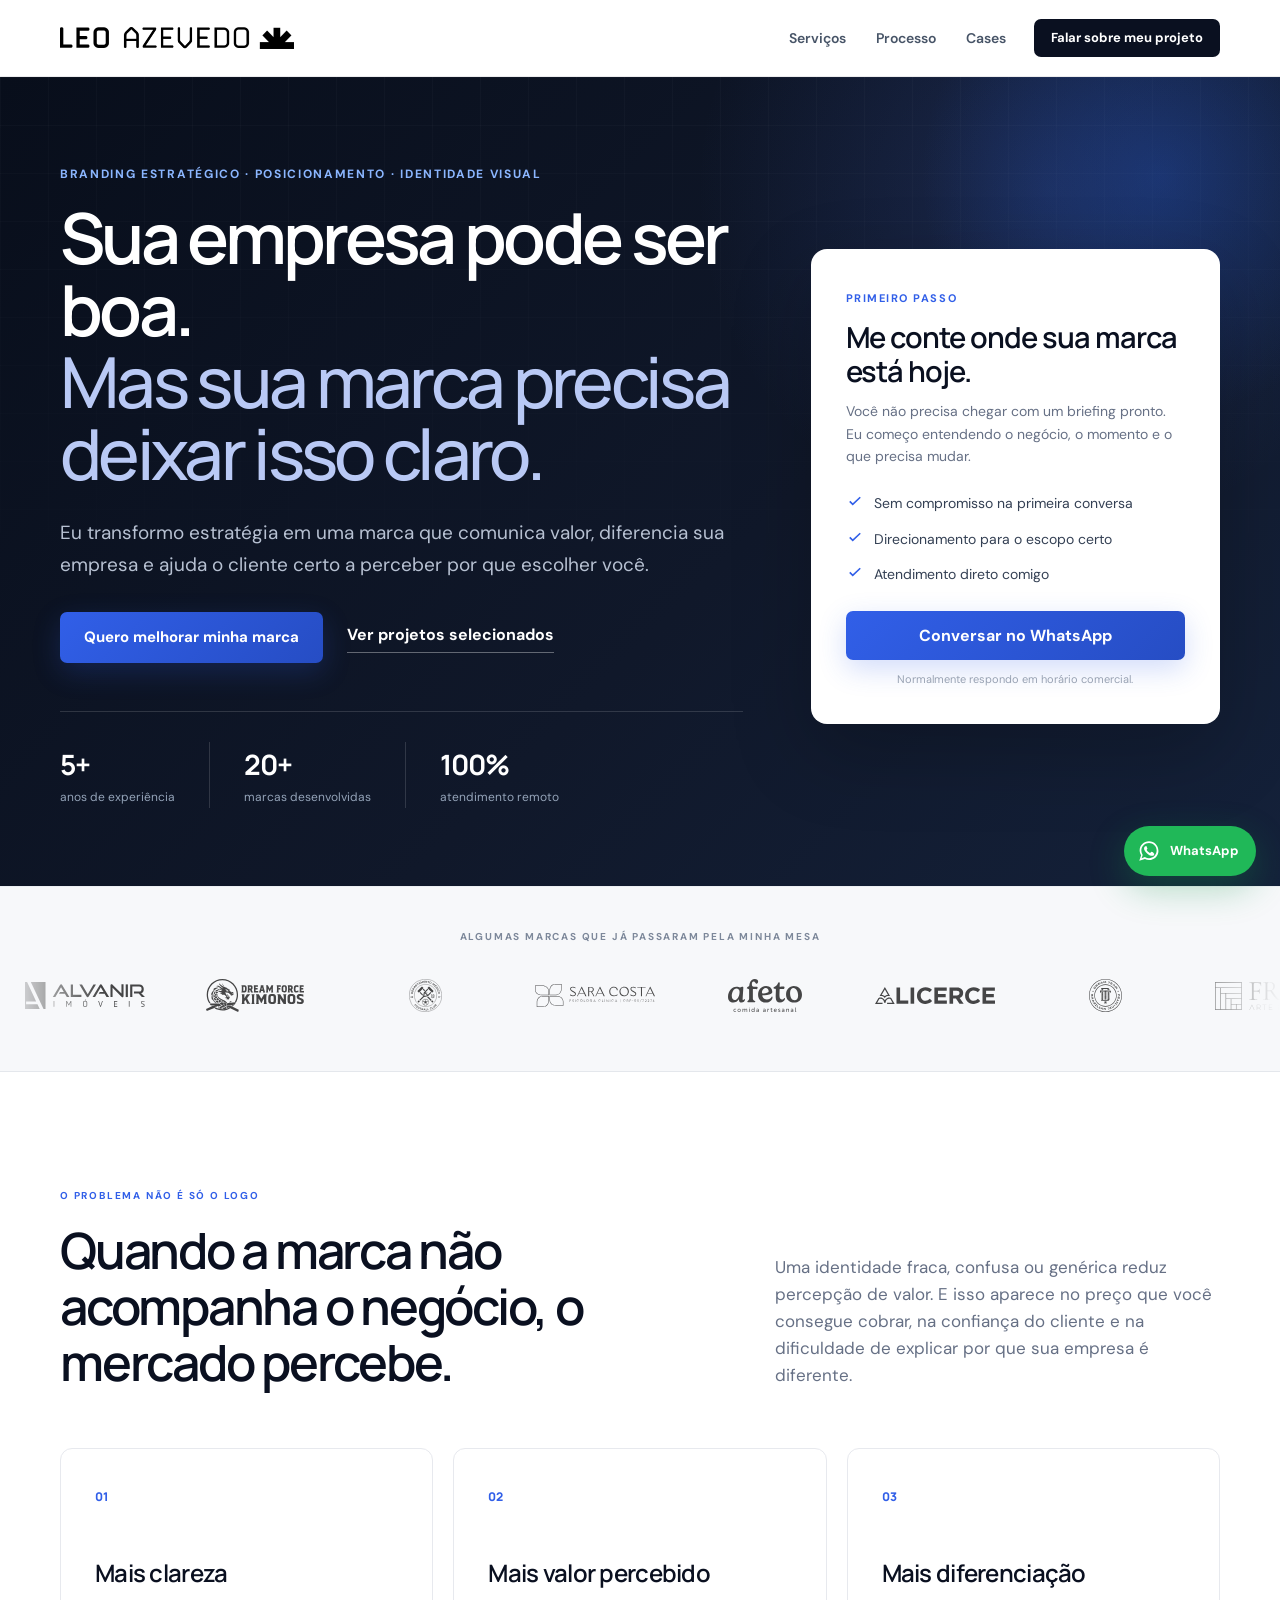
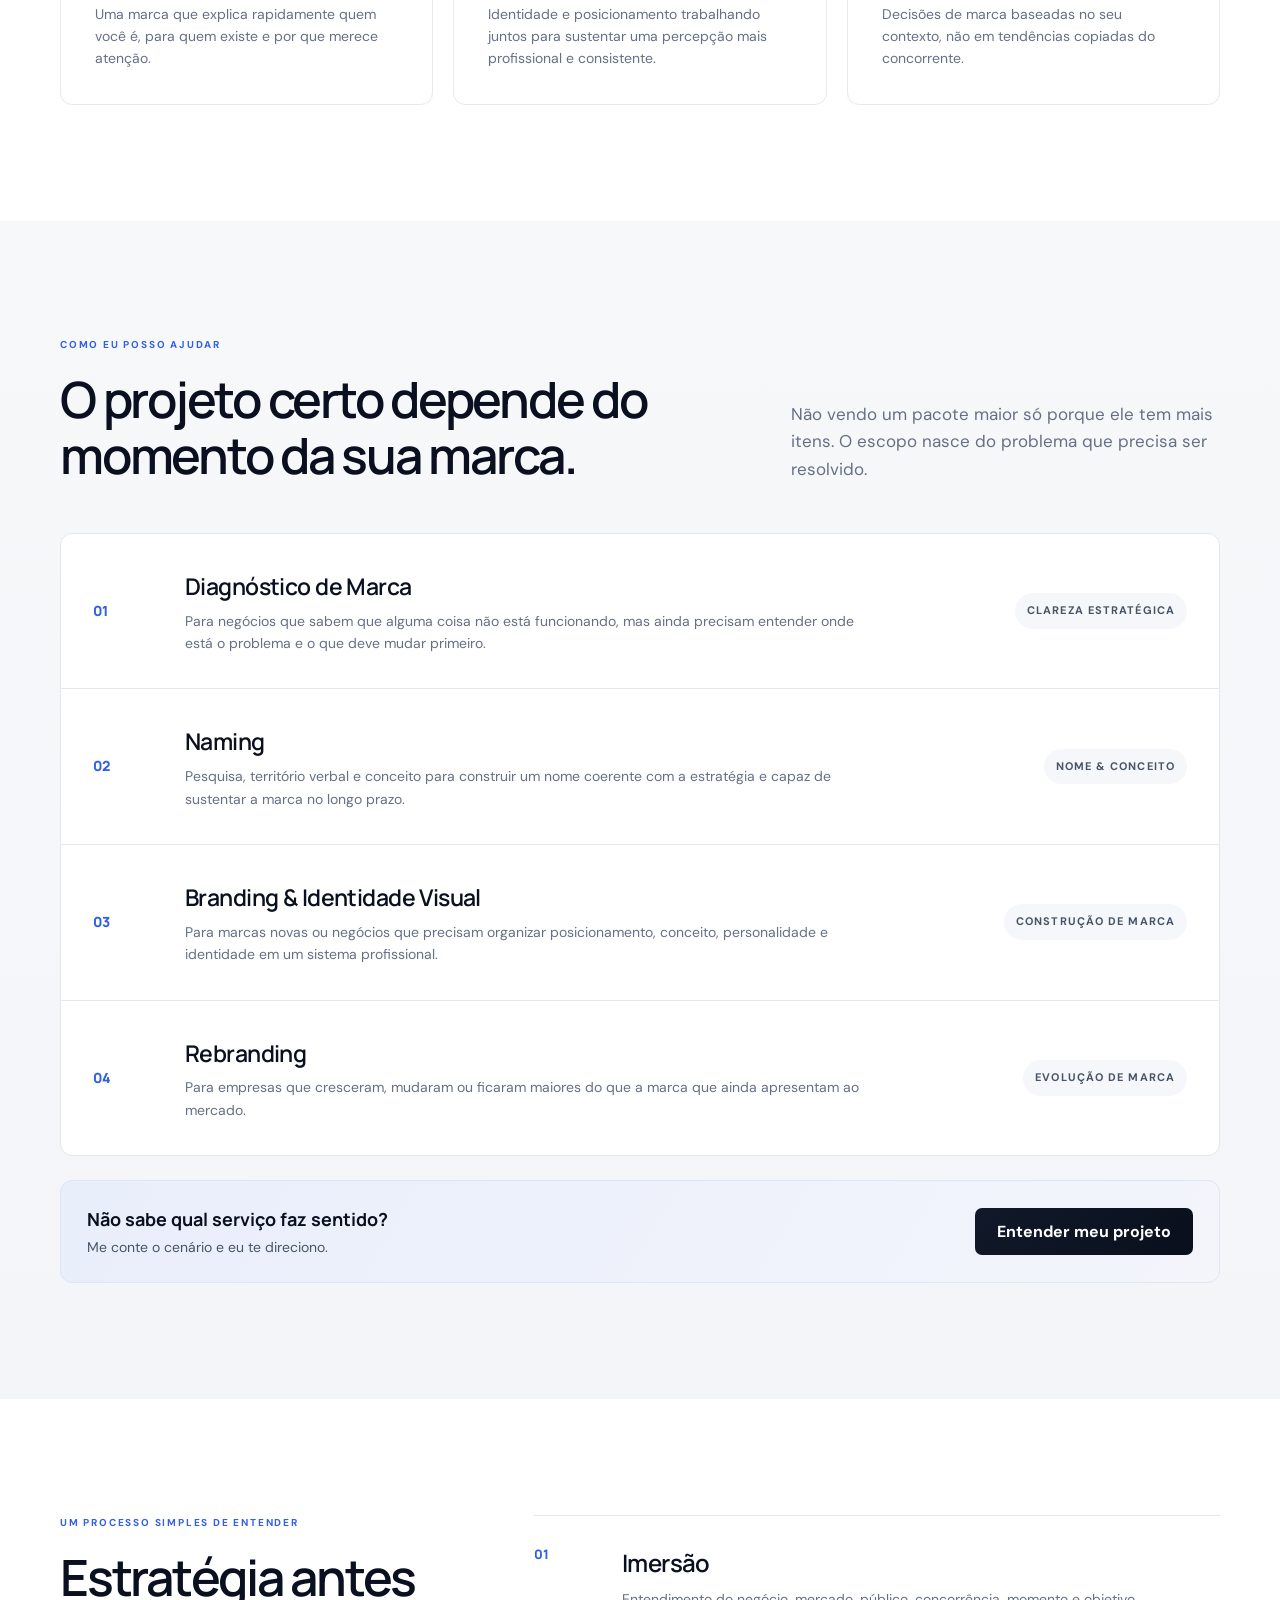
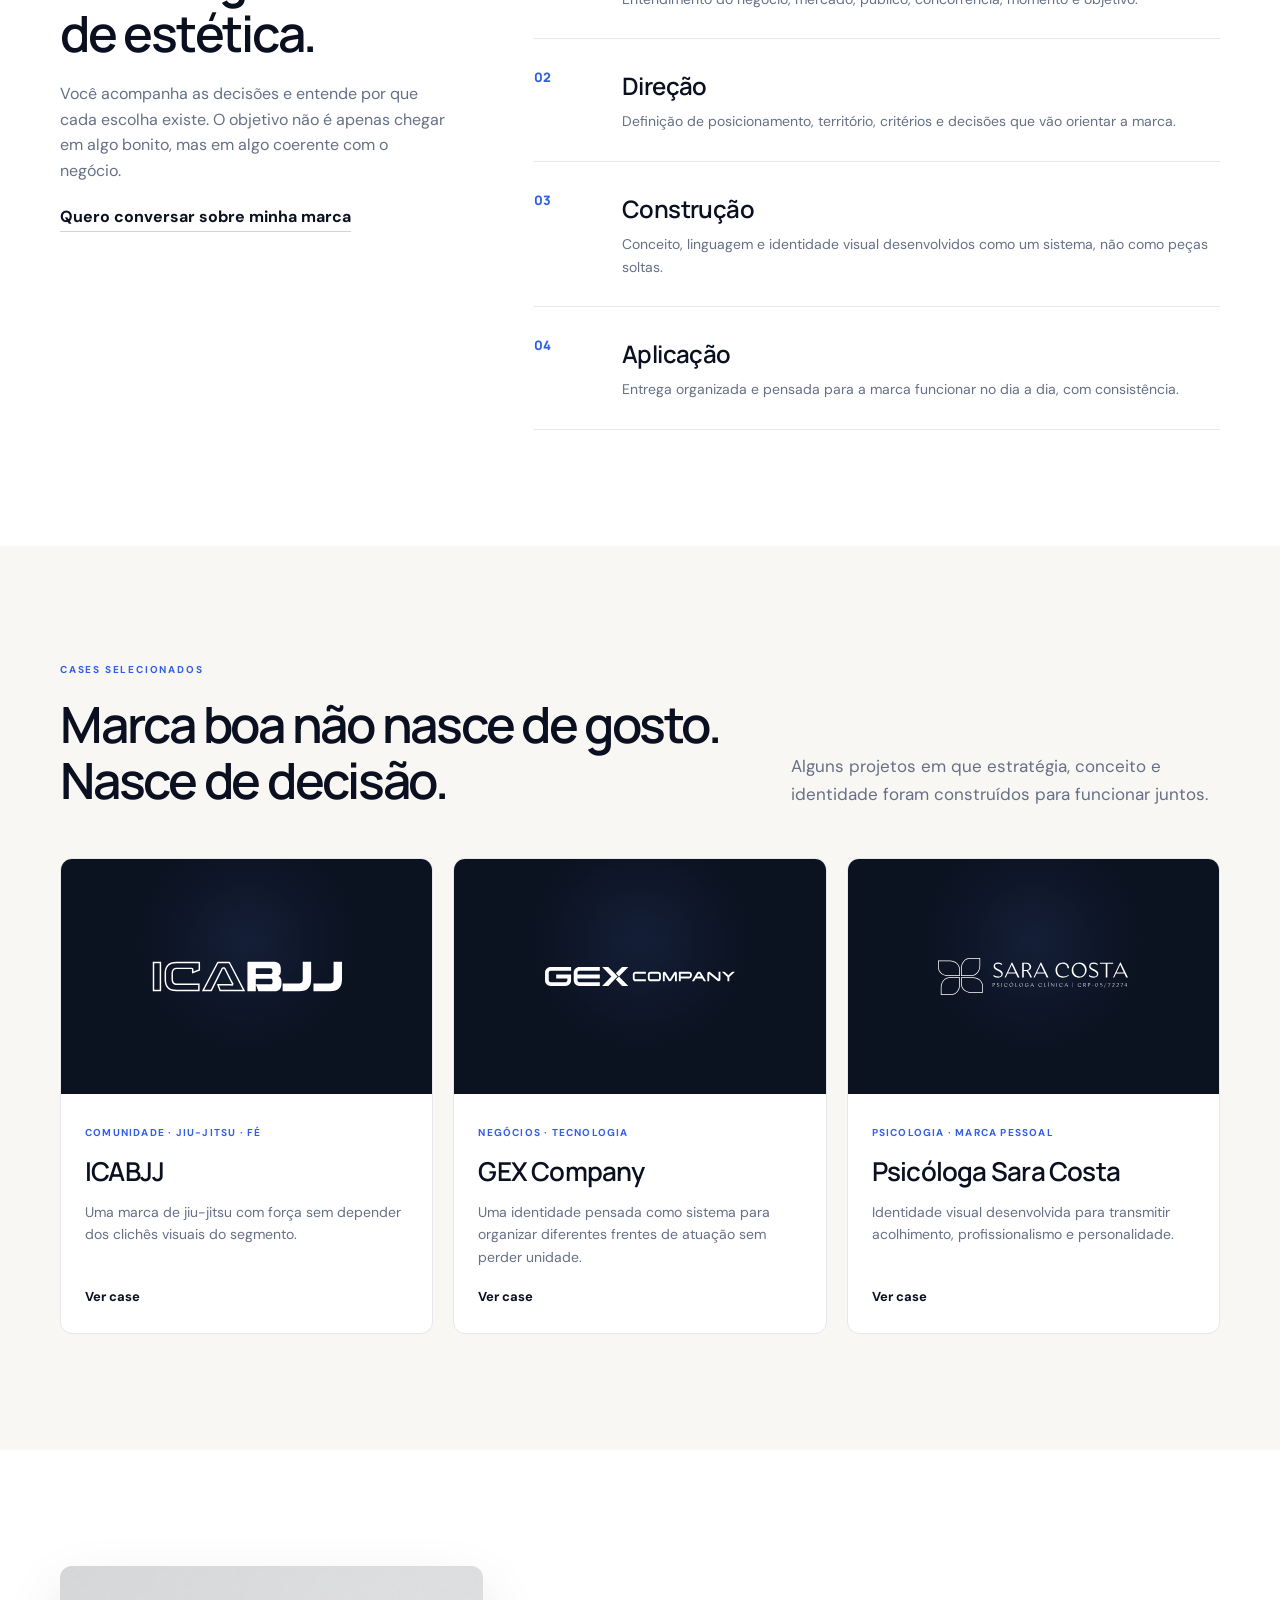
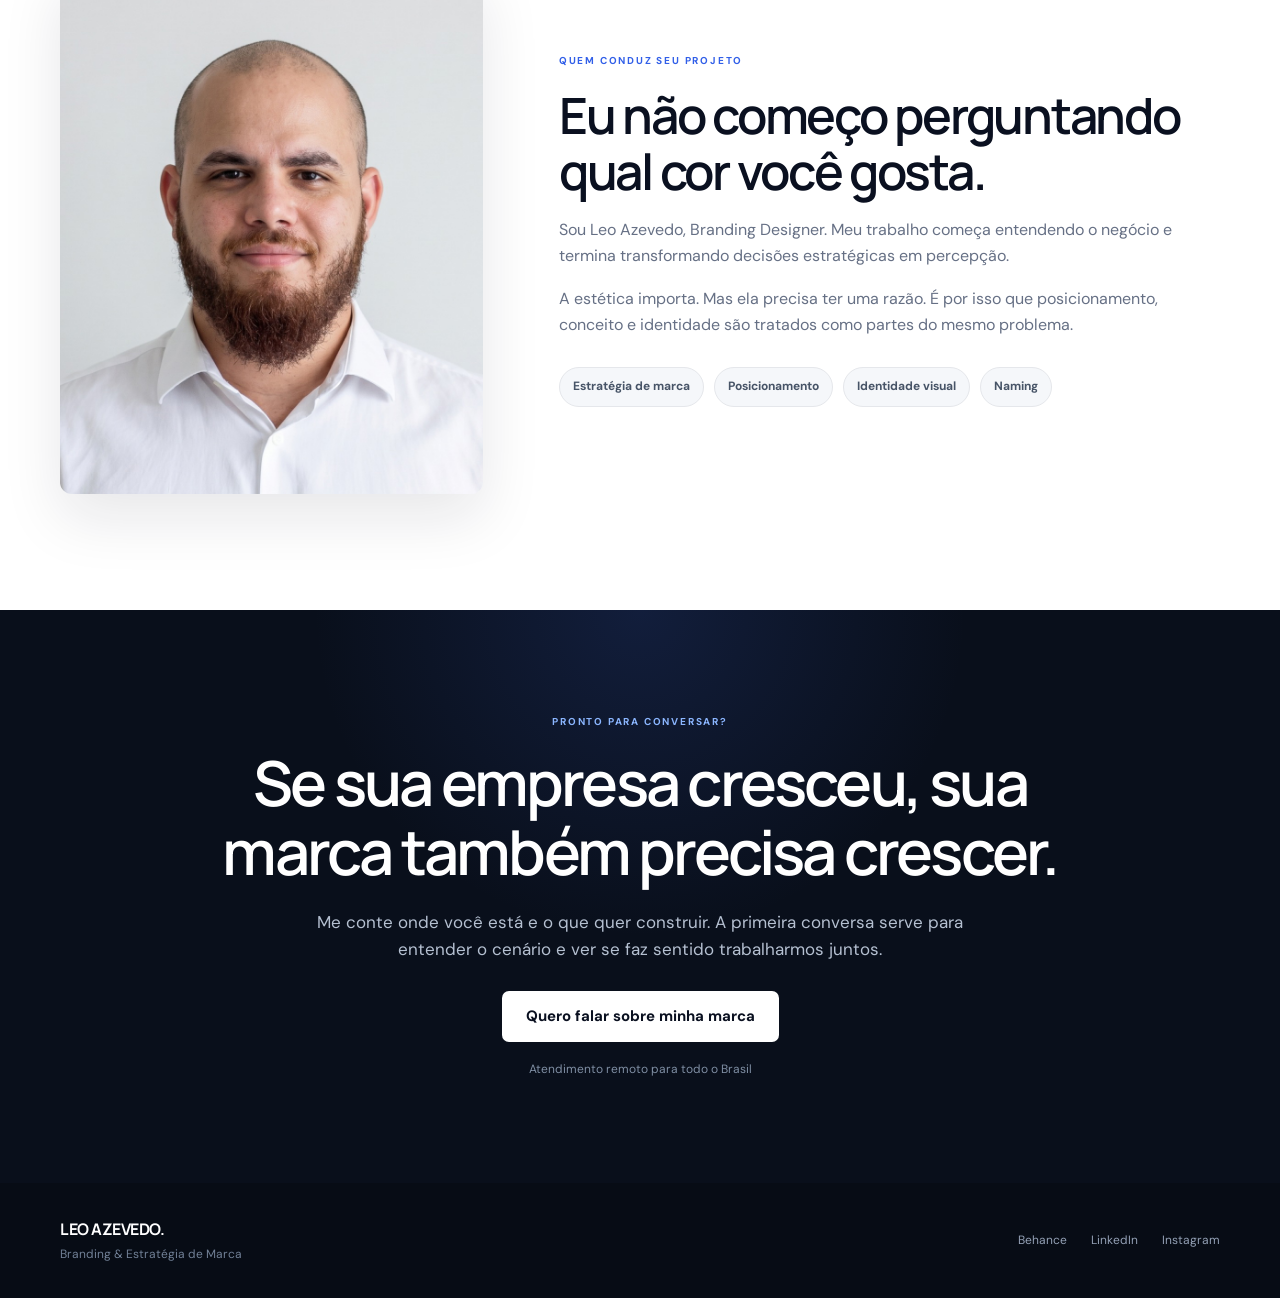
==== index.html @ f532d257 "Fix favicon markup and clean homepage head" ====
<!DOCTYPE html>
<html lang="pt-BR">
<head>
  <meta charset="UTF-8">
  <meta name="viewport" content="width=device-width,initial-scale=1">
  <title>Leo Azevedo | Branding &amp; Estratégia</title>
  <meta name="description" content="Estratégia de marca, posicionamento e identidade visual para negócios que precisam ser percebidos com mais clareza, valor e profissionalismo.">
  <meta name="robots" content="index,follow">
  <meta name="theme-color" content="#0b1220">
  <link rel="icon" type="image/png" href="/images/simbolo-leoazevedo.png">
  <link rel="apple-touch-icon" href="/images/simbolo-leoazevedo.png">
  <link rel="canonical" href="https://leoazevedo.design/">
  <meta property="og:title" content="Leo Azevedo | Branding estratégico">
  <meta property="og:description" content="Transforme posicionamento em uma marca clara, profissional e difícil de ignorar.">
  <meta property="og:url" content="https://leoazevedo.design/">
  <meta property="og:type" content="website">
  <meta property="og:locale" content="pt_BR">
  <meta property="og:image" content="https://leoazevedo.design/images/og-image.jpg">
  <meta name="twitter:card" content="summary_large_image">
  <link rel="preconnect" href="https://fonts.googleapis.com">
  <link rel="preconnect" href="https://fonts.gstatic.com" crossorigin>
  <link href="https://fonts.googleapis.com/css2?family=DM+Sans:wght@400;500;600;700&family=Manrope:wght@500;600;700;800&display=swap" rel="stylesheet">
  <link rel="stylesheet" href="/styles.css">
  <script type="application/ld+json">
  {"@context":"https://schema.org","@type":"Person","name":"Leo Azevedo","jobTitle":"Branding Designer","url":"https://leoazevedo.design","sameAs":["https://www.behance.net/leoodsgn","https://www.linkedin.com/in/leonardoazevedobarbosa/","https://instagram.com/leo.zvd"]}
  </script>
</head>
<body>
  <header class="site-header">
    <div class="container header-inner">
      <a class="brand-logo" href="#top" aria-label="Leo Azevedo, início"><img src="/images/logo-leoazevedo.png" alt="Leo Azevedo"></a>
      <nav aria-label="Navegação principal">
        <a href="#servicos">Serviços</a>
        <a href="#processo">Processo</a>
        <a href="#cases">Cases</a>
      </nav>
      <a class="btn btn-small js-whatsapp" href="#" data-cta="header">Falar sobre meu projeto</a>
    </div>
  </header>

  <main id="top">
    <section class="hero">
      <div class="container hero-grid">
        <div class="hero-copy">
          <div class="eyebrow">Branding estratégico · Posicionamento · Identidade visual</div>
          <h1>Sua empresa pode ser boa.<br><span>Mas sua marca precisa deixar isso claro.</span></h1>
          <p class="hero-lead">Eu transformo estratégia em uma marca que comunica valor, diferencia sua empresa e ajuda o cliente certo a perceber por que escolher você.</p>
          <div class="hero-actions">
            <a class="btn btn-primary btn-large js-whatsapp" href="#" data-cta="hero">Quero melhorar minha marca</a>
            <a class="text-link" href="#cases">Ver projetos selecionados</a>
          </div>
          <div class="hero-trust">
            <div><strong>5+</strong><span>anos de experiência</span></div>
            <div><strong>20+</strong><span>marcas desenvolvidas</span></div>
            <div><strong>100%</strong><span>atendimento remoto</span></div>
          </div>
        </div>

        <aside class="hero-card" aria-label="Como funciona o primeiro contato">
          <span class="hero-card-label">Primeiro passo</span>
          <h2>Me conte onde sua marca está hoje.</h2>
          <p>Você não precisa chegar com um briefing pronto. Eu começo entendendo o negócio, o momento e o que precisa mudar.</p>
          <ul class="check-list">
            <li><svg viewBox="0 0 24 24"><path d="M5 12.5l4 4L19 7"/></svg>Sem compromisso na primeira conversa</li>
            <li><svg viewBox="0 0 24 24"><path d="M5 12.5l4 4L19 7"/></svg>Direcionamento para o escopo certo</li>
            <li><svg viewBox="0 0 24 24"><path d="M5 12.5l4 4L19 7"/></svg>Atendimento direto comigo</li>
          </ul>
          <a class="btn btn-primary btn-block js-whatsapp" href="#" data-cta="hero-card">Conversar no WhatsApp</a>
          <small>Normalmente respondo em horário comercial.</small>
        </aside>
      </div>
    </section>

    <section class="brand-proof" aria-label="Marcas desenvolvidas">
      <div class="container">
        <p class="section-kicker center">Algumas marcas que já passaram pela minha mesa</p>
      </div>
      <div class="brand-marquee">
        <div class="brand-track"><div class="brand-item"><img src="/images/alvanir.svg" alt="Alvanir" loading="lazy"></div><div class="brand-item"><img src="/images/dfk.svg" alt="DFK" loading="lazy"></div><div class="brand-item"><img src="/images/dmfc.svg" alt="DMFC" loading="lazy"></div><div class="brand-item"><img src="/images/sara.svg" alt="Sara" loading="lazy"></div><div class="brand-item"><img src="/images/afeto.svg" alt="Afeto" loading="lazy"></div><div class="brand-item"><img src="/images/alicerce.svg" alt="Alicerce" loading="lazy"></div><div class="brand-item"><img src="/images/dtbjj.svg" alt="Dream Team BJJ" loading="lazy"></div><div class="brand-item"><img src="/images/frame.svg" alt="Frame" loading="lazy"></div><div class="brand-item"><img src="/images/gex.svg" alt="GEX" loading="lazy"></div><div class="brand-item"><img src="/images/ica25anos.svg" alt="ICA 25 anos" loading="lazy"></div><div class="brand-item"><img src="/images/icabjj.svg" alt="ICABJJ" loading="lazy"></div><div class="brand-item"><img src="/images/mce.svg" alt="MCE" loading="lazy"></div><div class="brand-item"><img src="/images/paceframe.svg" alt="Paceframe" loading="lazy"></div><div class="brand-item"><img src="/images/alvanir.svg" alt="Alvanir" loading="lazy"></div><div class="brand-item"><img src="/images/dfk.svg" alt="DFK" loading="lazy"></div><div class="brand-item"><img src="/images/dmfc.svg" alt="DMFC" loading="lazy"></div><div class="brand-item"><img src="/images/sara.svg" alt="Sara" loading="lazy"></div><div class="brand-item"><img src="/images/afeto.svg" alt="Afeto" loading="lazy"></div><div class="brand-item"><img src="/images/alicerce.svg" alt="Alicerce" loading="lazy"></div><div class="brand-item"><img src="/images/dtbjj.svg" alt="Dream Team BJJ" loading="lazy"></div><div class="brand-item"><img src="/images/frame.svg" alt="Frame" loading="lazy"></div><div class="brand-item"><img src="/images/gex.svg" alt="GEX" loading="lazy"></div><div class="brand-item"><img src="/images/ica25anos.svg" alt="ICA 25 anos" loading="lazy"></div><div class="brand-item"><img src="/images/icabjj.svg" alt="ICABJJ" loading="lazy"></div><div class="brand-item"><img src="/images/mce.svg" alt="MCE" loading="lazy"></div><div class="brand-item"><img src="/images/paceframe.svg" alt="Paceframe" loading="lazy"></div></div>
      </div>
    </section>

    <section class="section problem">
      <div class="container split-heading">
        <div>
          <span class="section-kicker">O problema não é só o logo</span>
          <h2>Quando a marca não acompanha o negócio, o mercado percebe.</h2>
        </div>
        <p>Uma identidade fraca, confusa ou genérica reduz percepção de valor. E isso aparece no preço que você consegue cobrar, na confiança do cliente e na dificuldade de explicar por que sua empresa é diferente.</p>
      </div>

      <div class="container benefit-grid">
        <article class="benefit-card">
          <span>01</span>
          <h3>Mais clareza</h3>
          <p>Uma marca que explica rapidamente quem você é, para quem existe e por que merece atenção.</p>
        </article>
        <article class="benefit-card">
          <span>02</span>
          <h3>Mais valor percebido</h3>
          <p>Identidade e posicionamento trabalhando juntos para sustentar uma percepção mais profissional e consistente.</p>
        </article>
        <article class="benefit-card">
          <span>03</span>
          <h3>Mais diferenciação</h3>
          <p>Decisões de marca baseadas no seu contexto, não em tendências copiadas do concorrente.</p>
        </article>
      </div>
    </section>

    <section class="section services" id="servicos">
      <div class="container">
        <span class="section-kicker">Como eu posso ajudar</span>
        <div class="section-heading-row">
          <h2>O projeto certo depende do momento da sua marca.</h2>
          <p>Não vendo um pacote maior só porque ele tem mais itens. O escopo nasce do problema que precisa ser resolvido.</p>
        </div>

        <div class="service-list">
          <article class="service">
            <div class="service-number">01</div>
            <div>
              <h3>Diagnóstico de Marca</h3>
              <p>Para negócios que sabem que alguma coisa não está funcionando, mas ainda precisam entender onde está o problema e o que deve mudar primeiro.</p>
            </div>
            <span class="service-tag">Clareza estratégica</span>
          </article>
          <article class="service">
            <div class="service-number">02</div>
            <div>
              <h3>Naming</h3>
              <p>Pesquisa, território verbal e conceito para construir um nome coerente com a estratégia e capaz de sustentar a marca no longo prazo.</p>
            </div>
            <span class="service-tag">Nome & conceito</span>
          </article>
          <article class="service">
            <div class="service-number">03</div>
            <div>
              <h3>Branding & Identidade Visual</h3>
              <p>Para marcas novas ou negócios que precisam organizar posicionamento, conceito, personalidade e identidade em um sistema profissional.</p>
            </div>
            <span class="service-tag">Construção de marca</span>
          </article>
          <article class="service">
            <div class="service-number">04</div>
            <div>
              <h3>Rebranding</h3>
              <p>Para empresas que cresceram, mudaram ou ficaram maiores do que a marca que ainda apresentam ao mercado.</p>
            </div>
            <span class="service-tag">Evolução de marca</span>
          </article>
        </div>

        <div class="inline-cta">
          <div><strong>Não sabe qual serviço faz sentido?</strong><span>Me conte o cenário e eu te direciono.</span></div>
          <a class="btn btn-dark js-whatsapp" href="#" data-cta="services">Entender meu projeto</a>
        </div>
      </div>
    </section>

    <section class="section process" id="processo">
      <div class="container process-layout">
        <div class="process-sticky">
          <span class="section-kicker">Um processo simples de entender</span>
          <h2>Estratégia antes de estética.</h2>
          <p>Você acompanha as decisões e entende por que cada escolha existe. O objetivo não é apenas chegar em algo bonito, mas em algo coerente com o negócio.</p>
          <a class="text-link dark-link js-whatsapp" href="#" data-cta="process">Quero conversar sobre minha marca</a>
        </div>
        <div class="steps">
          <article><span>01</span><div><h3>Imersão</h3><p>Entendimento do negócio, mercado, público, concorrência, momento e objetivo.</p></div></article>
          <article><span>02</span><div><h3>Direção</h3><p>Definição de posicionamento, território, critérios e decisões que vão orientar a marca.</p></div></article>
          <article><span>03</span><div><h3>Construção</h3><p>Conceito, linguagem e identidade visual desenvolvidos como um sistema, não como peças soltas.</p></div></article>
          <article><span>04</span><div><h3>Aplicação</h3><p>Entrega organizada e pensada para a marca funcionar no dia a dia, com consistência.</p></div></article>
        </div>
      </div>
    </section>

    <section class="section cases" id="cases">
      <div class="container">
        <span class="section-kicker">Cases selecionados</span>
        <div class="section-heading-row">
          <h2>Marca boa não nasce de gosto. Nasce de decisão.</h2>
          <p>Alguns projetos em que estratégia, conceito e identidade foram construídos para funcionar juntos.</p>
        </div>

        <div class="case-grid">
          <a href="https://www.behance.net/gallery/231082947/ICABJJ-Conceito-e-Identidade-Visual" target="_blank" rel="noopener noreferrer" class="case-card">
            <div class="case-visual"><img src="/images/icabjj.svg" alt="ICABJJ"></div>
            <div class="case-copy"><span>Comunidade · Jiu-jitsu · Fé</span><h3>ICABJJ</h3><p>Uma marca de jiu-jitsu com força sem depender dos clichês visuais do segmento.</p><strong>Ver case</strong></div>
          </a>
          <a href="https://www.behance.net/leoodsgn" target="_blank" rel="noopener noreferrer" class="case-card">
            <div class="case-visual"><img src="/images/gex.svg" alt="GEX Company"></div>
            <div class="case-copy"><span>Negócios · Tecnologia</span><h3>GEX Company</h3><p>Uma identidade pensada como sistema para organizar diferentes frentes de atuação sem perder unidade.</p><strong>Ver case</strong></div>
          </a>
          <a href="https://www.behance.net/gallery/175103223/Identidade-Visual-Psicologa-Sara-Costa" target="_blank" rel="noopener noreferrer" class="case-card">
            <div class="case-visual"><img src="/images/sara.svg" alt="Psicóloga Sara Costa"></div>
            <div class="case-copy"><span>Psicologia · Marca Pessoal</span><h3>Psicóloga Sara Costa</h3><p>Identidade visual desenvolvida para transmitir acolhimento, profissionalismo e personalidade.</p><strong>Ver case</strong></div>
          </a>
        </div>
      </div>
    </section>

    <section class="section about">
      <div class="container about-grid">
        <div class="about-photo"><img src="/images/perfil.jpg" alt="Leo Azevedo, Branding Designer" loading="lazy"></div>
        <div class="about-copy">
          <span class="section-kicker">Quem conduz seu projeto</span>
          <h2>Eu não começo perguntando qual cor você gosta.</h2>
          <p>Sou Leo Azevedo, Branding Designer. Meu trabalho começa entendendo o negócio e termina transformando decisões estratégicas em percepção.</p>
          <p>A estética importa. Mas ela precisa ter uma razão. É por isso que posicionamento, conceito e identidade são tratados como partes do mesmo problema.</p>
          <div class="about-points">
            <span>Estratégia de marca</span><span>Posicionamento</span><span>Identidade visual</span><span>Naming</span>
          </div>
        </div>
      </div>
    </section>

    <section class="final-cta" id="contato">
      <div class="container final-cta-inner">
        <span class="section-kicker light">Pronto para conversar?</span>
        <h2>Se sua empresa cresceu, sua marca também precisa crescer.</h2>
        <p>Me conte onde você está e o que quer construir. A primeira conversa serve para entender o cenário e ver se faz sentido trabalharmos juntos.</p>
        <a class="btn btn-white btn-large js-whatsapp" href="#" data-cta="final">Quero falar sobre minha marca</a>
        <div class="final-note">Atendimento remoto para todo o Brasil</div>
      </div>
    </section>
  </main>

  <a class="floating-whatsapp js-whatsapp" href="#" data-cta="floating" aria-label="Falar com Leo Azevedo no WhatsApp">
    <svg viewBox="0 0 32 32" aria-hidden="true"><path d="M16 3C9.1 3 3.5 8.4 3.5 15.1c0 2.4.7 4.7 2 6.6L3 29l7.6-2.4c1.7.9 3.6 1.4 5.5 1.4 6.9 0 12.5-5.4 12.5-12.1C28.5 8.4 22.9 3 16 3zm0 22.7c-1.8 0-3.5-.5-5-1.4l-.4-.2-4.5 1.4 1.5-4.3-.3-.4c-1-1.6-1.5-3.5-1.5-5.4C5.8 9.8 10.4 5.3 16 5.3c5.6 0 10.2 4.5 10.2 10.1 0 5.7-4.6 10.3-10.2 10.3zm5.6-7.7c-.3-.2-1.8-.9-2.1-1-.3-.1-.5-.2-.7.2-.2.3-.8 1-1 1.2-.2.2-.4.2-.7.1-1.8-.9-3-1.6-4.2-3.7-.3-.6.3-.6.9-1.9.1-.2.1-.4 0-.6-.1-.2-.7-1.7-1-2.3-.3-.6-.5-.5-.7-.5h-.6c-.2 0-.6.1-.9.4-.3.3-1.2 1.2-1.2 2.9 0 1.7 1.2 3.3 1.4 3.5.2.2 2.4 3.7 5.8 5.2 2.2.9 3.1 1 4.2.8.7-.1 1.8-.7 2-1.4.3-.7.3-1.3.2-1.4-.2-.3-.5-.4-.8-.5z"/></svg>
    <span>WhatsApp</span>
  </a>

  <div class="mobile-cta">
    <a class="btn btn-primary btn-block js-whatsapp" href="#" data-cta="mobile-sticky">Falar sobre meu projeto</a>
  </div>

  <footer>
    <div class="container footer-inner">
      <div><strong>LEO AZEVEDO.</strong><span>Branding & Estratégia de Marca</span></div>
      <div class="footer-links">
        <a href="https://www.behance.net/leoodsgn" target="_blank" rel="noopener noreferrer">Behance</a>
        <a href="https://www.linkedin.com/in/leonardoazevedobarbosa/" target="_blank" rel="noopener noreferrer">LinkedIn</a>
        <a href="https://instagram.com/leo.zvd" target="_blank" rel="noopener noreferrer">Instagram</a>
      </div>
    </div>
  </footer>

  <script src="/main.js" defer></script>
  <script>window.va=window.va||function(){(window.vaq=window.vaq||[]).push(arguments)}</script>
  <script defer src="/_vercel/insights/script.js"></script>
  <script defer src="/_vercel/speed-insights/script.js"></script>
</body>
</html>
---- styles.css ----
:root{
  --ink:#0b1220;--ink-2:#172033;--text:#1b2436;--muted:#667085;--line:#e5e7eb;
  --surface:#ffffff;--soft:#f6f8fb;--blue:#2563eb;--blue-dark:#1d4ed8;--cyan:#dbeafe;
  --green:#20b858;--cream:#fbfaf7;--radius:18px;--shadow:0 18px 60px rgba(11,18,32,.10);
  --sans:'DM Sans',Arial,sans-serif;--display:'Manrope',Arial,sans-serif
}
*{box-sizing:border-box;margin:0;padding:0}
html{scroll-behavior:smooth;scroll-padding-top:92px}
body{font-family:var(--sans);color:var(--text);background:var(--surface);font-size:16px;line-height:1.6;-webkit-font-smoothing:antialiased}
img{max-width:100%;display:block}
a{color:inherit}
.container{width:min(1160px,calc(100% - 40px));margin:auto}
.site-header{position:sticky;top:0;z-index:100;background:rgba(255,255,255,.92);backdrop-filter:blur(14px);border-bottom:1px solid rgba(229,231,235,.85)}
.header-inner{height:76px;display:flex;align-items:center;justify-content:space-between;gap:28px}
.wordmark{font-family:var(--display);font-weight:800;letter-spacing:-.035em;text-decoration:none;color:var(--ink);font-size:18px}
.wordmark span{color:var(--blue)}
nav{display:flex;gap:30px;margin-left:auto}
nav a{font-size:14px;font-weight:600;text-decoration:none;color:#475467}
nav a:hover{color:var(--ink)}
.btn{display:inline-flex;align-items:center;justify-content:center;border:0;border-radius:10px;text-decoration:none;font-family:var(--sans);font-weight:700;line-height:1.1;transition:transform .2s,background .2s,box-shadow .2s}
.btn:hover{transform:translateY(-1px)}
.btn-small{padding:12px 17px;background:var(--ink);color:white;font-size:13px}
.btn-primary{background:var(--blue);color:white;box-shadow:0 8px 24px rgba(37,99,235,.22)}
.btn-primary:hover{background:var(--blue-dark);box-shadow:0 10px 30px rgba(37,99,235,.3)}
.btn-dark{background:var(--ink);color:white;padding:15px 22px}
.btn-white{background:white;color:var(--ink)}
.btn-large{padding:17px 24px;font-size:15px}
.btn-block{width:100%;padding:16px 20px}
.hero{background:linear-gradient(130deg,#0b1220 0%,#111c32 72%,#102850 100%);color:white;padding:88px 0 78px;overflow:hidden;position:relative}
.hero:after{content:'';position:absolute;right:-140px;top:-160px;width:520px;height:520px;border-radius:50%;background:radial-gradient(circle,rgba(37,99,235,.28),transparent 65%);pointer-events:none}
.hero-grid{display:grid;grid-template-columns:minmax(0,1.25fr) minmax(320px,.75fr);gap:68px;align-items:center;position:relative;z-index:1}
.eyebrow,.section-kicker{display:block;font-size:12px;font-weight:700;letter-spacing:.14em;text-transform:uppercase;color:var(--blue);margin-bottom:18px}
.hero .eyebrow{color:#8bb6ff}
.hero h1{font-family:var(--display);font-size:clamp(46px,5.5vw,72px);line-height:1.02;letter-spacing:-.045em;max-width:780px}
.hero h1 span{color:#a9c7ff}
.hero-lead{font-size:19px;line-height:1.65;color:#cbd5e1;max-width:680px;margin:28px 0 32px}
.hero-actions{display:flex;align-items:center;gap:24px;flex-wrap:wrap}
.text-link{font-weight:700;text-decoration:none;border-bottom:1px solid rgba(255,255,255,.35);padding-bottom:4px}
.text-link:hover{border-color:currentColor}
.hero-trust{display:flex;gap:0;margin-top:48px;padding-top:30px;border-top:1px solid rgba(255,255,255,.14);max-width:700px}
.hero-trust div{padding-right:34px;margin-right:34px;border-right:1px solid rgba(255,255,255,.14)}
.hero-trust div:last-child{border:0;margin:0;padding:0}
.hero-trust strong{display:block;font-family:var(--display);font-size:28px;letter-spacing:-.04em}
.hero-trust span{display:block;font-size:12px;color:#94a3b8;margin-top:2px}
.hero-card{background:white;color:var(--text);border-radius:22px;padding:34px;box-shadow:0 28px 70px rgba(0,0,0,.24)}
.hero-card-label{font-size:11px;text-transform:uppercase;letter-spacing:.14em;color:var(--blue);font-weight:700}
.hero-card h2{font-family:var(--display);font-size:29px;line-height:1.15;letter-spacing:-.035em;color:var(--ink);margin:12px 0 12px}
.hero-card>p{font-size:14px;color:var(--muted)}
.check-list{list-style:none;margin:25px 0}
.check-list li{display:flex;gap:10px;align-items:flex-start;font-size:14px;margin:13px 0;color:#344054}
.check-list svg{width:18px;height:18px;flex:0 0 18px;fill:none;stroke:var(--blue);stroke-width:2.2}
.hero-card small{display:block;text-align:center;color:#98a2b3;font-size:11px;margin-top:11px}
.brand-proof{padding:38px 0 44px;border-bottom:1px solid var(--line);background:white;overflow:hidden}
.center{text-align:center;color:#98a2b3;margin-bottom:24px}
.brand-marquee{overflow:hidden;-webkit-mask-image:linear-gradient(to right,transparent,#000 8%,#000 92%,transparent);mask-image:linear-gradient(to right,transparent,#000 8%,#000 92%,transparent)}
.brand-track{display:flex;align-items:center;width:max-content;animation:marquee 46s linear infinite}
.brand-marquee:hover .brand-track{animation-play-state:paused}
.brand-item{width:170px;height:54px;display:flex;align-items:center;justify-content:center;padding:9px 25px;flex:0 0 auto}
.brand-item img{max-width:120px;max-height:33px;filter:grayscale(1);opacity:.55}
@keyframes marquee{to{transform:translateX(-50%)}}
.section{padding:104px 0}
.split-heading{display:grid;grid-template-columns:1fr .7fr;gap:80px;align-items:end}
h2{font-family:var(--display);font-size:clamp(35px,4vw,50px);line-height:1.12;letter-spacing:-.04em;color:var(--ink)}
.split-heading>p,.section-heading-row>p{color:var(--muted);font-size:17px}
.benefit-grid{display:grid;grid-template-columns:repeat(3,1fr);gap:20px;margin-top:58px}
.benefit-card{border:1px solid var(--line);border-radius:var(--radius);padding:30px;background:white}
.benefit-card>span{font-family:var(--display);font-size:12px;color:var(--blue);font-weight:800}
.benefit-card h3{font-family:var(--display);font-size:24px;color:var(--ink);margin:46px 0 10px;letter-spacing:-.03em}
.benefit-card p{font-size:14px;color:var(--muted)}
.services{background:var(--soft)}
.section-heading-row{display:grid;grid-template-columns:1fr .65fr;gap:70px;align-items:end;margin-bottom:50px}
.service-list{background:white;border:1px solid var(--line);border-radius:var(--radius);overflow:hidden}
.service{display:grid;grid-template-columns:64px 1fr auto;gap:28px;align-items:center;padding:30px 32px;border-bottom:1px solid var(--line)}
.service:last-child{border:0}
.service-number{font-family:var(--display);font-size:14px;font-weight:800;color:var(--blue)}
.service h3{font-family:var(--display);font-size:23px;letter-spacing:-.025em;color:var(--ink);margin-bottom:5px}
.service p{font-size:14px;color:var(--muted);max-width:690px}
.service-tag{font-size:11px;font-weight:700;text-transform:uppercase;letter-spacing:.1em;color:#475467;background:var(--soft);border-radius:999px;padding:9px 12px;white-space:nowrap}
.inline-cta{margin-top:24px;border-radius:var(--radius);padding:24px 26px;background:#dce8ff;display:flex;align-items:center;justify-content:space-between;gap:24px}
.inline-cta strong{display:block;font-family:var(--display);font-size:18px;color:var(--ink)}
.inline-cta span{display:block;color:#475467;font-size:14px;margin-top:2px}
.process{background:white}
.process-layout{display:grid;grid-template-columns:.72fr 1.28fr;gap:88px;align-items:start}
.process-sticky{position:sticky;top:116px}
.process-sticky>p{color:var(--muted);font-size:16px;margin:20px 0}
.dark-link{color:var(--ink);border-color:#cbd5e1}
.steps{border-top:1px solid var(--line)}
.steps article{display:grid;grid-template-columns:64px 1fr;gap:24px;padding:28px 0;border-bottom:1px solid var(--line)}
.steps article>span{font-family:var(--display);font-size:13px;color:var(--blue);font-weight:800}
.steps h3{font-family:var(--display);font-size:24px;color:var(--ink);letter-spacing:-.025em}
.steps p{color:var(--muted);font-size:14px;margin-top:5px}
.cases{background:var(--cream)}
.case-grid{display:grid;grid-template-columns:repeat(3,1fr);gap:20px}
.case-card{border:1px solid var(--line);background:white;border-radius:var(--radius);overflow:hidden;text-decoration:none;transition:transform .25s,box-shadow .25s}
.case-card:hover{transform:translateY(-4px);box-shadow:var(--shadow)}
.case-visual{height:235px;background:var(--ink);display:flex;align-items:center;justify-content:center;padding:44px}
.case-visual img{max-width:190px;max-height:80px;filter:brightness(0) invert(1)}
.case-copy{padding:24px}
.case-copy>span{font-size:10px;text-transform:uppercase;letter-spacing:.12em;color:var(--blue);font-weight:700}
.case-copy h3{font-family:var(--display);font-size:26px;color:var(--ink);margin:8px 0;letter-spacing:-.03em}
.case-copy p{font-size:14px;color:var(--muted);min-height:68px}
.case-copy strong{display:inline-block;margin-top:18px;font-size:13px;color:var(--ink)}
.about{background:white}
.about-grid{display:grid;grid-template-columns:.78fr 1.22fr;gap:76px;align-items:center}
.about-photo{border-radius:22px;overflow:hidden;aspect-ratio:4/5;background:var(--soft)}
.about-photo img{width:100%;height:100%;object-fit:cover;object-position:center top}
.about-copy>p{color:var(--muted);font-size:16px;margin-top:18px;max-width:650px}
.about-points{display:flex;gap:10px;flex-wrap:wrap;margin-top:30px}
.about-points span{font-size:12px;font-weight:700;color:#475467;background:var(--soft);border:1px solid var(--line);border-radius:999px;padding:9px 13px}
.final-cta{background:var(--ink);color:white;text-align:center;padding:104px 0}
.final-cta-inner{max-width:850px}
.light{color:#8bb6ff}
.final-cta h2{color:white;font-size:clamp(40px,5vw,62px)}
.final-cta p{max-width:680px;margin:22px auto 28px;color:#b5c0d1;font-size:17px}
.final-note{font-size:12px;color:#7f8ea3;margin-top:18px}
.floating-whatsapp{position:fixed;right:24px;bottom:24px;z-index:110;display:flex;align-items:center;gap:9px;background:var(--green);color:white;border-radius:999px;padding:13px 17px 13px 13px;text-decoration:none;box-shadow:0 12px 36px rgba(20,150,75,.32);font-weight:700;font-size:13px}
.floating-whatsapp svg{width:24px;height:24px;fill:white}
.mobile-cta{display:none}
footer{background:#080d17;color:white;padding:34px 0}
.footer-inner{display:flex;align-items:center;justify-content:space-between;gap:30px}
.footer-inner strong{display:block;font-family:var(--display);letter-spacing:-.03em}
.footer-inner span{display:block;color:#718096;font-size:12px;margin-top:2px}
.footer-links{display:flex;gap:24px}
.footer-links a{font-size:12px;color:#93a0b5;text-decoration:none}
.footer-links a:hover{color:white}
a:focus-visible{outline:3px solid #60a5fa;outline-offset:4px}
@media(max-width:960px){
  .header-inner nav{display:none}
  .hero{padding:70px 0}
  .hero-grid{grid-template-columns:1fr;gap:42px}
  .hero-copy{max-width:780px}
  .hero-card{max-width:620px}
  .split-heading,.section-heading-row,.process-layout,.about-grid{grid-template-columns:1fr;gap:30px}
  .process-sticky{position:static}
  .benefit-grid,.case-grid{grid-template-columns:1fr 1fr}
  .case-card:last-child{grid-column:1/-1}
  .case-copy p{min-height:0}
}
@media(max-width:640px){
  html{scroll-padding-top:72px}
  .container{width:min(100% - 28px,1160px)}
  .header-inner{height:66px}
  .header-inner>.btn{display:none}
  .wordmark{font-size:17px}
  .hero{padding:54px 0 46px}
  .hero h1{font-size:clamp(40px,12vw,55px)}
  .hero-lead{font-size:17px;margin:22px 0 26px}
  .hero-actions{align-items:flex-start;flex-direction:column;gap:16px}
  .hero-actions .btn{width:100%}
  .hero-trust{display:grid;grid-template-columns:repeat(3,1fr);margin-top:35px;padding-top:24px}
  .hero-trust div{padding:0 10px;margin:0;border-right:1px solid rgba(255,255,255,.14)}
  .hero-trust div:first-child{padding-left:0}
  .hero-trust div:last-child{padding-right:0}
  .hero-trust strong{font-size:23px}
  .hero-trust span{font-size:10px}
  .hero-card{padding:26px;border-radius:17px}
  .hero-card h2{font-size:25px}
  .brand-proof{padding:31px 0 36px}
  .brand-item{width:145px}
  .section{padding:72px 0}
  .split-heading>p,.section-heading-row>p{font-size:15px}
  h2{font-size:36px}
  .benefit-grid,.case-grid{grid-template-columns:1fr;gap:14px;margin-top:38px}
  .case-card:last-child{grid-column:auto}
  .benefit-card h3{margin-top:32px}
  .service{grid-template-columns:38px 1fr;gap:13px;padding:24px 20px}
  .service-tag{grid-column:2;font-size:10px;width:max-content}
  .inline-cta{align-items:flex-start;flex-direction:column}
  .inline-cta .btn{width:100%}
  .steps article{grid-template-columns:42px 1fr}
  .case-visual{height:190px}
  .about-grid{gap:34px}
  .about-photo{max-width:390px}
  .final-cta{padding:76px 0 105px}
  .floating-whatsapp{right:14px;bottom:78px;width:52px;height:52px;padding:0;justify-content:center}
  .floating-whatsapp span{display:none}
  .mobile-cta{display:block;position:fixed;left:0;right:0;bottom:0;z-index:109;background:white;padding:10px 14px calc(10px + env(safe-area-inset-bottom));border-top:1px solid var(--line);box-shadow:0 -8px 25px rgba(11,18,32,.07)}
  footer{padding-bottom:95px}
  .footer-inner{align-items:flex-start;flex-direction:column}
}
@media(prefers-reduced-motion:reduce){
  html{scroll-behavior:auto}
  .brand-track{animation:none}
  *,*:before,*:after{transition-duration:.01ms!important;animation-duration:.01ms!important;animation-iteration-count:1!important}
}
/* Case pages */
.project-page{background:var(--cream)}
.project-hero{padding:82px 0 58px;background:#fff;border-bottom:1px solid var(--line)}
.project-back{display:inline-flex;gap:8px;font-size:13px;font-weight:700;color:var(--muted);text-decoration:none;margin-bottom:38px}
.project-hero-grid{display:grid;grid-template-columns:1.05fr .95fr;gap:70px;align-items:end}
.project-eyebrow{font-size:12px;font-weight:700;text-transform:uppercase;letter-spacing:.14em;color:var(--blue);margin-bottom:16px}
.project-title{font-family:var(--display);font-size:clamp(52px,7vw,84px);line-height:.95;letter-spacing:-.05em;color:var(--ink)}
.project-lead{font-size:18px;color:var(--muted);max-width:560px;line-height:1.7}
.project-meta{display:grid;grid-template-columns:repeat(3,1fr);gap:1px;background:var(--line);border-bottom:1px solid var(--line)}
.project-meta>div{background:#fff;padding:24px 30px}
.project-meta span{display:block;font-size:10px;letter-spacing:.12em;text-transform:uppercase;color:#98a2b3;font-weight:700}
.project-meta strong{display:block;font-family:var(--display);font-size:19px;color:var(--ink);margin-top:4px}
.project-stage{min-height:420px;background:var(--ink);display:flex;align-items:center;justify-content:center;padding:70px 30px}
.project-stage img{max-width:min(420px,70vw);max-height:170px;filter:brightness(0) invert(1)}
.project-section{padding:88px 0;background:#fff;border-bottom:1px solid var(--line)}
.project-section.soft{background:var(--soft)}
.project-section-grid{display:grid;grid-template-columns:.62fr 1.38fr;gap:80px;align-items:start}
.project-section h2{font-size:clamp(34px,4vw,48px)}
.project-body{max-width:720px}.project-body>p{font-size:17px;line-height:1.8;color:var(--muted)}
.project-principles{display:grid;grid-template-columns:repeat(3,1fr);gap:14px;margin-top:34px}
.project-principle{background:#fff;border:1px solid var(--line);border-radius:14px;padding:22px}
.project-principle strong{display:block;font-family:var(--display);font-size:19px;color:var(--ink);margin-bottom:6px}
.project-principle span{font-size:13px;color:var(--muted);line-height:1.6}
.project-cta{background:var(--ink);color:#fff;padding:82px 0}
.project-cta-grid{display:flex;align-items:center;justify-content:space-between;gap:50px}
.project-cta h2{color:#fff;max-width:700px}.project-cta p{color:#a8b3c6;max-width:580px;margin-top:14px}
.project-next{padding:30px 0;background:#fff;border-bottom:1px solid var(--line)}
.project-next-inner{display:flex;align-items:center;justify-content:space-between;gap:20px}
.project-next span{font-size:11px;text-transform:uppercase;letter-spacing:.12em;color:#98a2b3;font-weight:700}
.project-next a{text-decoration:none;font-family:var(--display);font-size:22px;font-weight:700;color:var(--ink)}
@media(max-width:800px){
.project-hero{padding:58px 0 42px}.project-hero-grid,.project-section-grid{grid-template-columns:1fr;gap:28px}
.project-meta{grid-template-columns:1fr}.project-stage{min-height:290px;padding:50px 24px}.project-section{padding:64px 0}
.project-principles{grid-template-columns:1fr}.project-cta{padding:64px 0 100px}.project-cta-grid{align-items:flex-start;flex-direction:column;gap:28px}
.project-next-inner{align-items:flex-start;flex-direction:column}
}
/* Elegant tech refinement */
:root{
  --ink:#0a1020;
  --ink-2:#151d31;
  --soft:#f5f7fa;
  --blue:#315fe8;
  --blue-dark:#2449bc;
  --cream:#f8f7f3;
  --radius:14px;
}
.brand-logo{display:flex;align-items:center;text-decoration:none}
.brand-logo img{height:22px;width:auto;display:block;filter:brightness(0)}
.site-header{background:rgba(255,255,255,.88);border-bottom-color:rgba(15,23,42,.08)}
.hero{background:
radial-gradient(circle at 82% 14%,rgba(67,101,205,.22),transparent 28%),
linear-gradient(135deg,#080e1b 0%,#10182a 58%,#14213a 100%)}
.hero:before{content:'';position:absolute;inset:0;background-image:linear-gradient(rgba(255,255,255,.025) 1px,transparent 1px),linear-gradient(90deg,rgba(255,255,255,.025) 1px,transparent 1px);background-size:48px 48px;mask-image:linear-gradient(to bottom,#000,transparent 75%);pointer-events:none}
.hero h1{font-weight:600;letter-spacing:-.052em}
.hero h1 span{font-weight:500;color:#b9c9f5}
.hero-lead{font-weight:400;color:#b7c1d2}
.hero-card{border:1px solid rgba(255,255,255,.18);box-shadow:0 28px 80px rgba(0,0,0,.22);border-radius:16px}
.btn{border-radius:7px}
.btn-primary{background:linear-gradient(135deg,#315fe8,#264dc4);box-shadow:0 9px 28px rgba(49,95,232,.22)}
.btn-dark{background:linear-gradient(135deg,#11192a,#090f1c)}
.brand-proof{padding-top:42px;padding-bottom:48px}
.brand-item img{opacity:.62}
.section{padding-top:116px;padding-bottom:116px}
.section-kicker{letter-spacing:.18em;font-size:10px}
h2{font-weight:600;letter-spacing:-.045em}
.benefit-card{border-color:#e7e9ee;border-radius:12px;padding:34px}
.benefit-card h3{font-weight:600}
.services{background:linear-gradient(180deg,#f7f8fa,#f3f5f8)}
.service-list{border-radius:12px}
.service{padding-top:34px;padding-bottom:34px}
.service h3{font-weight:600}
.inline-cta{background:linear-gradient(120deg,#e9eefb,#f3f5fb);border:1px solid #dfe5f3;border-radius:12px}
.process{position:relative}

.steps h3{font-weight:600}
.cases{background:#f8f7f4}
.case-card{border-radius:12px}
.case-visual{background:
radial-gradient(circle at 50% 35%,rgba(73,105,196,.14),transparent 45%),
#0b1220}
.case-copy h3{font-weight:600}
.about-photo{border-radius:12px;box-shadow:0 24px 60px rgba(15,23,42,.10)}
.about-copy h2{font-weight:600}
.final-cta{background:
radial-gradient(circle at 50% 0,rgba(54,89,190,.20),transparent 38%),
#090f1b}
.final-cta h2{font-weight:600}
footer{background:#070c15}
.project-title{font-weight:600}
.project-stage{background:radial-gradient(circle at center,rgba(66,96,184,.16),transparent 35%),#0a1020}
@media(max-width:640px){
 .brand-logo img{height:19px}
 .section{padding-top:78px;padding-bottom:78px}
 
 .hero h1{font-weight:600}
}
/* Contrast and logo fix */
.brand-logo{
  display:flex;
  align-items:center;
  text-decoration:none;
  background:transparent;
  border-radius:0;
  overflow:visible;
}
.brand-logo img{
  height:22px;
  width:auto;
  display:block;
  filter:none;
  mix-blend-mode:normal;
}
.brand-proof{
  background:#f7f8fa;
  border-top:1px solid #eceff3;
  border-bottom:1px solid #e4e7ec;
}
.brand-proof .section-kicker{
  color:#7d889a;
}
.brand-item img{
  filter:brightness(0) saturate(100%);
  opacity:.72;
}
.brand-item img:hover{
  opacity:.95;
}
@media(max-width:640px){
  .brand-logo img{height:19px}
}
/* More visual Behance cases */
.visual-case-grid{
  display:grid;
  grid-template-columns:repeat(2,minmax(0,1fr));
  gap:18px;
}
.visual-case{
  display:flex;
  flex-direction:column;
  text-decoration:none;
  background:#fff;
  border:1px solid var(--line);
  border-radius:12px;
  overflow:hidden;
  transition:transform .25s ease,box-shadow .25s ease,border-color .25s ease;
}
.visual-case:hover{
  transform:translateY(-4px);
  box-shadow:0 22px 60px rgba(15,23,42,.12);
  border-color:#d6dbe4;
}
.visual-case--wide{grid-column:span 2}
.visual-case-image{
  position:relative;
  overflow:hidden;
  background:#e9edf3;
  aspect-ratio:16/10;
}
.visual-case--wide .visual-case-image{aspect-ratio:16/7}
.visual-case-image img{
  width:100%;
  height:100%;
  object-fit:cover;
  object-position:center;
  transition:transform .55s ease;
}
.visual-case:hover .visual-case-image img{transform:scale(1.025)}
.visual-case-info{
  display:flex;
  align-items:flex-end;
  justify-content:space-between;
  gap:24px;
  padding:23px 24px 25px;
}
.visual-case-info span{
  display:block;
  font-size:10px;
  font-weight:700;
  letter-spacing:.12em;
  text-transform:uppercase;
  color:var(--blue);
  margin-bottom:5px;
}
.visual-case-info h3{
  font-family:var(--display);
  font-size:25px;
  line-height:1.15;
  letter-spacing:-.035em;
  color:var(--ink);
  font-weight:600;
}
.visual-case-info strong{
  font-size:12px;
  white-space:nowrap;
  color:#475467;
}
.cases-footer-cta{
  display:flex;
  justify-content:center;
  margin-top:34px;
}
@media(max-width:720px){
  .visual-case-grid{grid-template-columns:1fr}
  .visual-case--wide{grid-column:auto}
  .visual-case-image,.visual-case--wide .visual-case-image{aspect-ratio:4/3}
  .visual-case-info{align-items:flex-start;flex-direction:column;gap:10px}
}
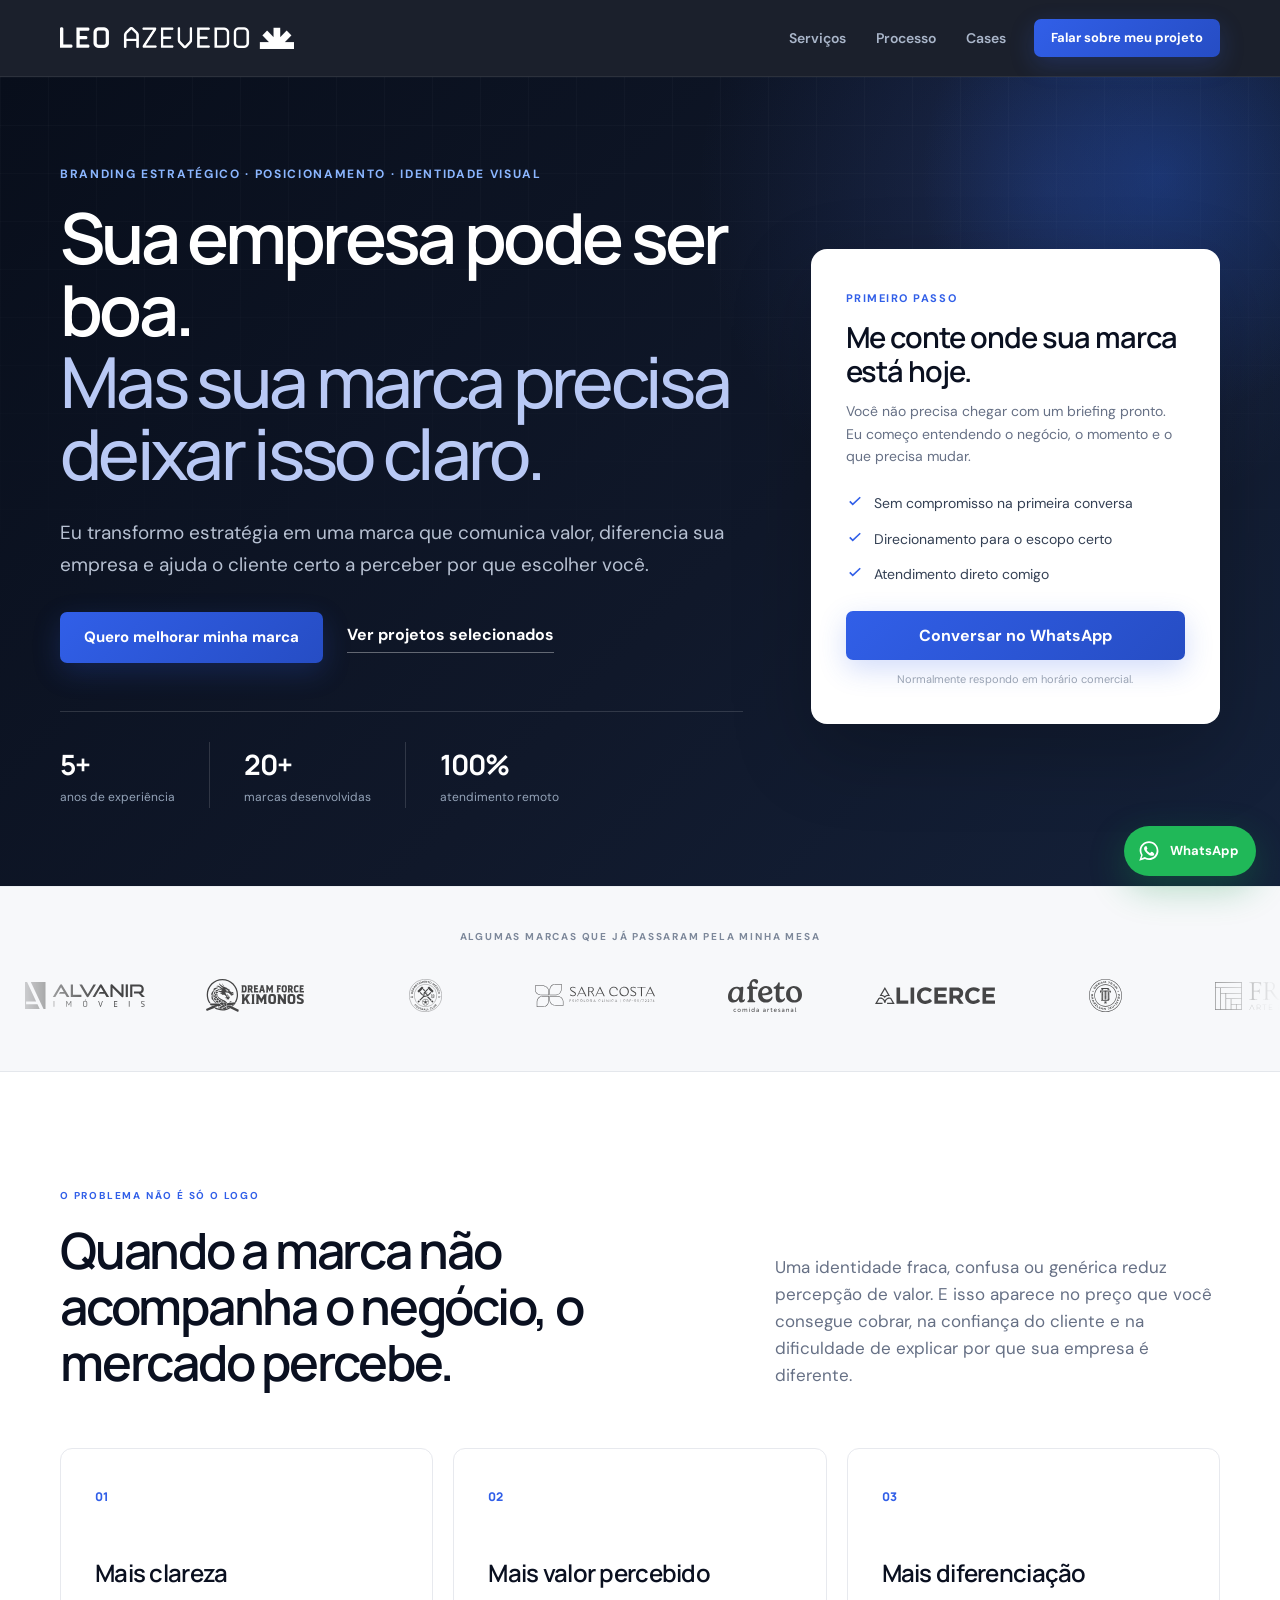
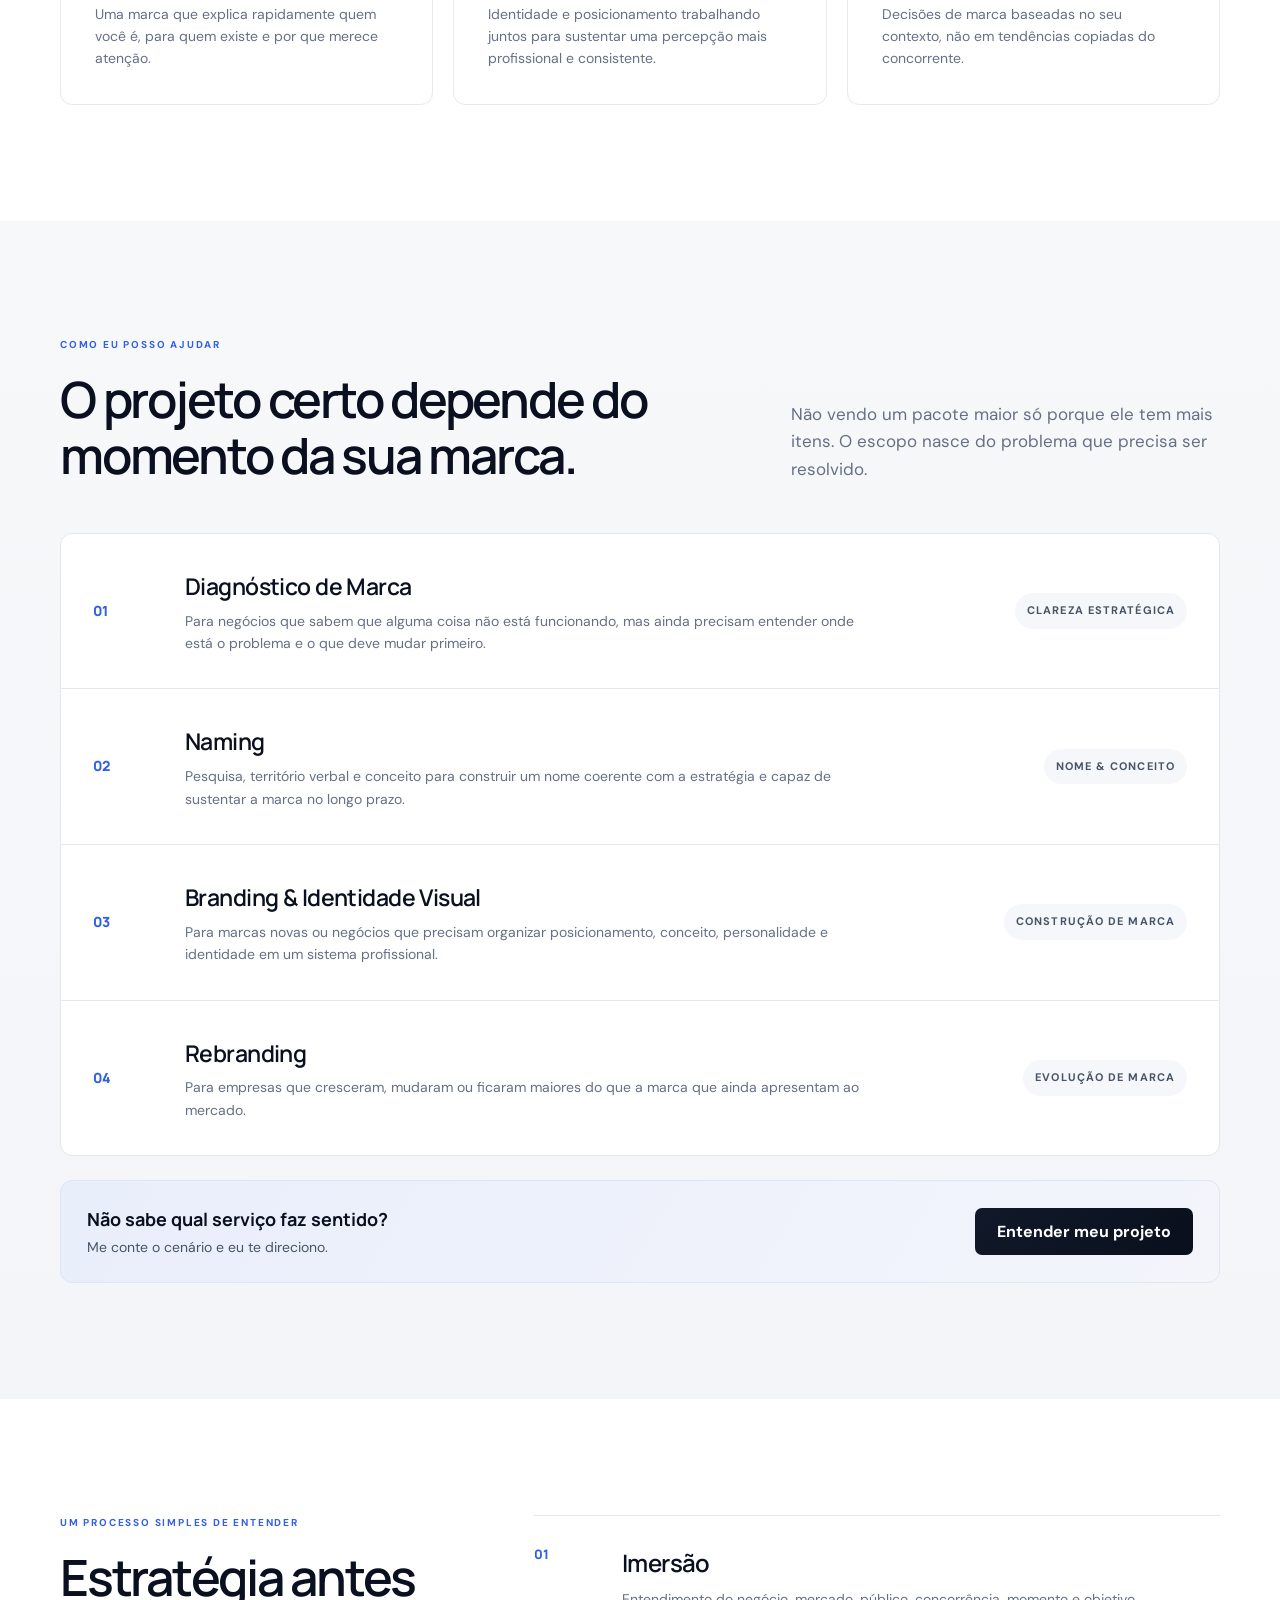
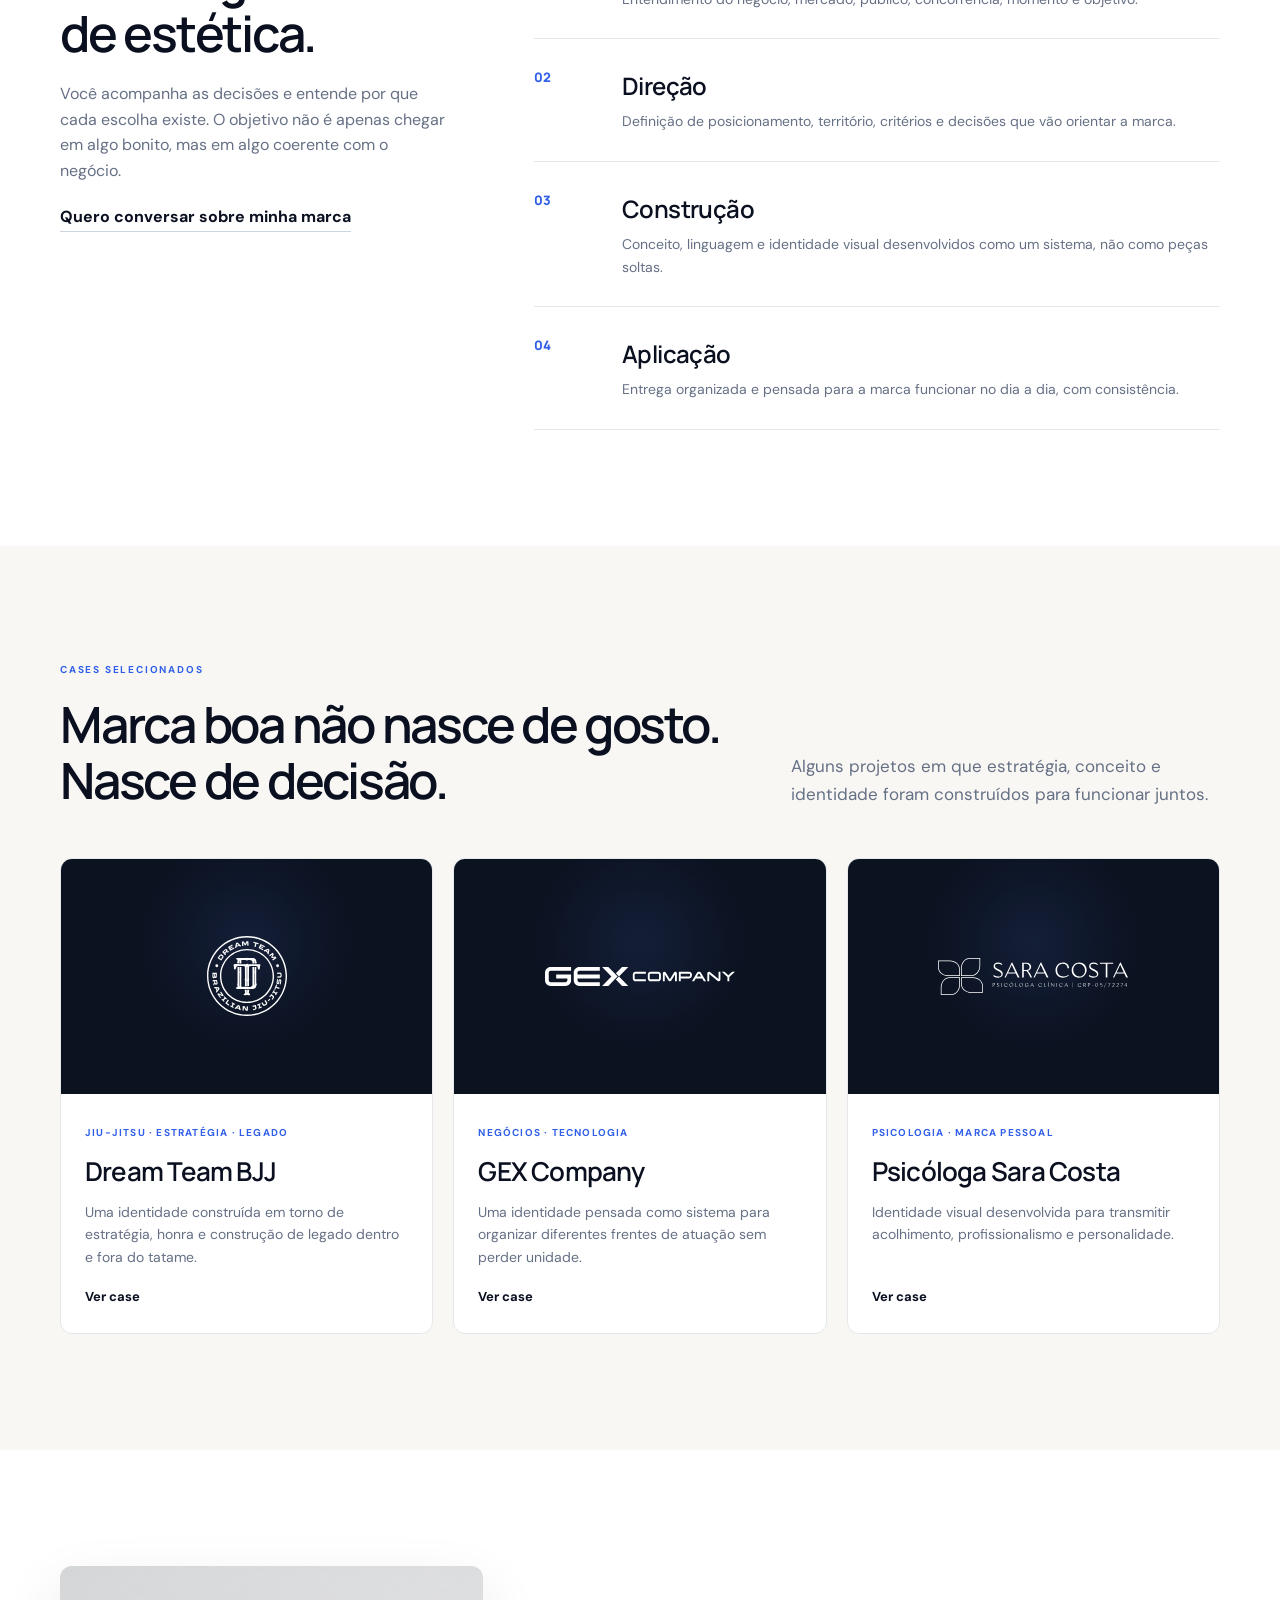
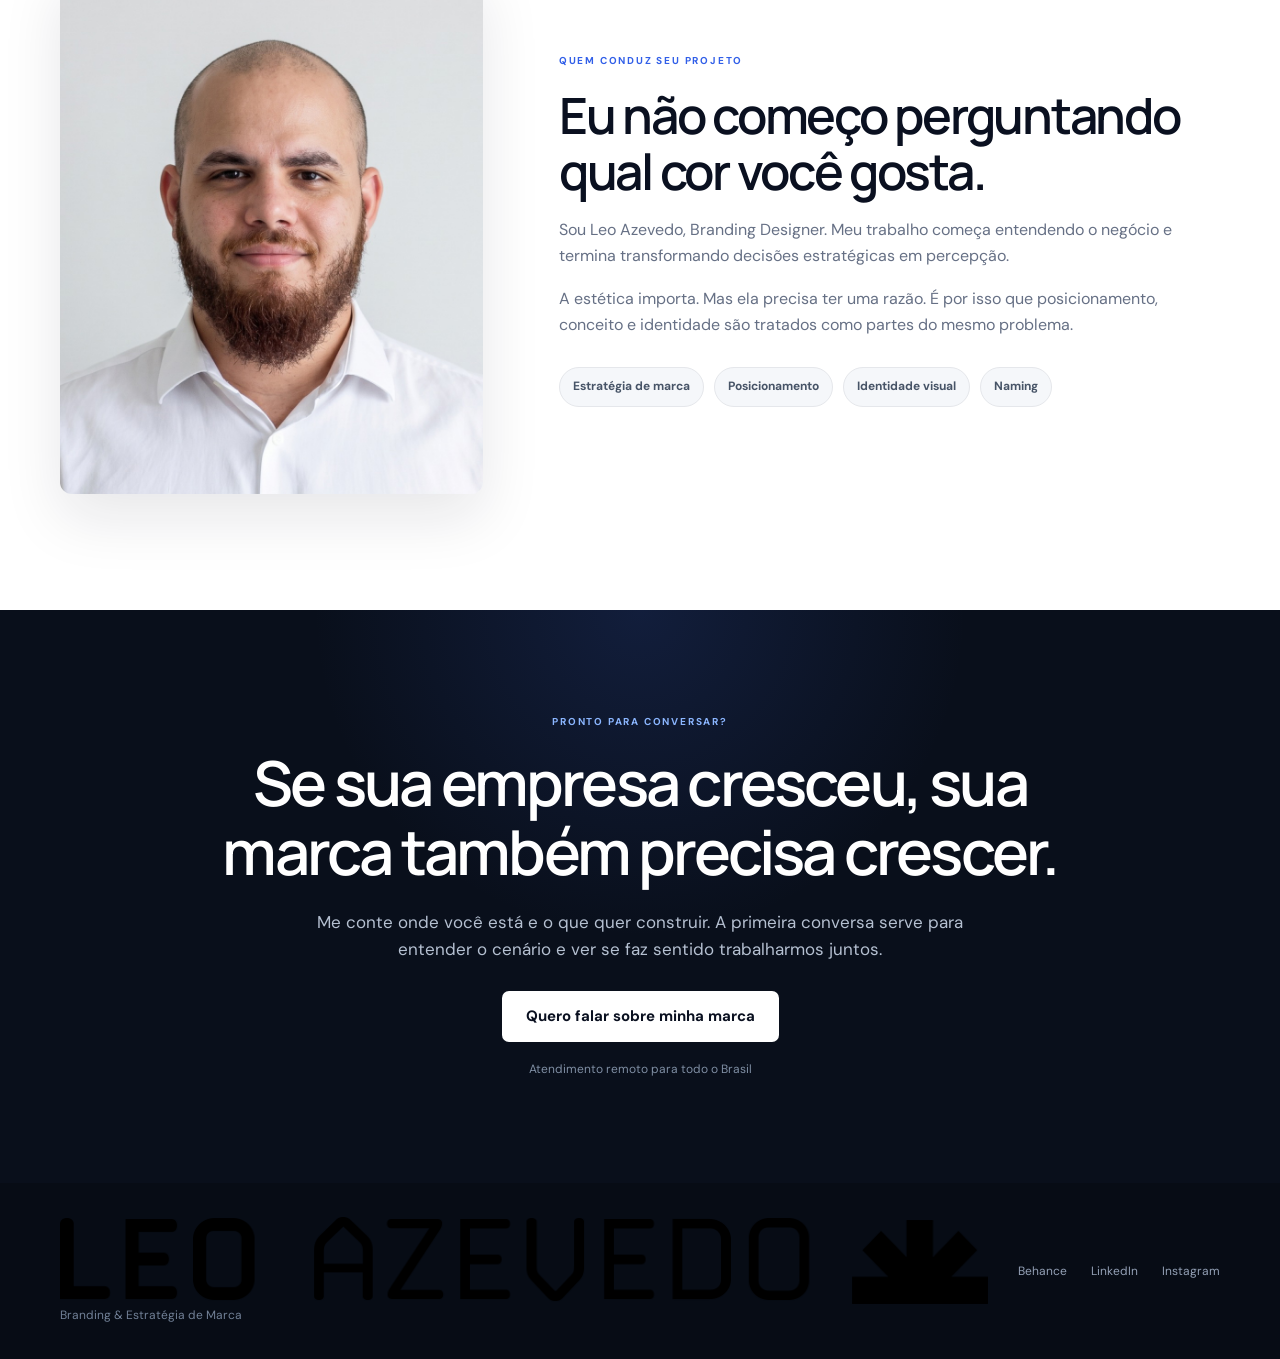
==== commit 3e746042: "Use logo in footer and feature Dream Team BJJ case" ====
--- a/index.html
+++ b/index.html
@@ -7,8 +7,7 @@
   <meta name="description" content="Estratégia de marca, posicionamento e identidade visual para negócios que precisam ser percebidos com mais clareza, valor e profissionalismo.">
   <meta name="robots" content="index,follow">
   <meta name="theme-color" content="#0b1220">
-  <link rel="icon" type="image/png" href="/images/simbolo-leoazevedo.png">
-  <link rel="apple-touch-icon" href="/images/simbolo-leoazevedo.png">
+  <link rel="icon" type="image/png" href="/images/simbolo-leoazevedo.png?v=2">
   <link rel="canonical" href="https://leoazevedo.design/">
   <meta property="og:title" content="Leo Azevedo | Branding estratégico">
   <meta property="og:description" content="Transforme posicionamento em uma marca clara, profissional e difícil de ignorar.">
@@ -184,9 +183,9 @@
         </div>
 
         <div class="case-grid">
-          <a href="https://www.behance.net/gallery/231082947/ICABJJ-Conceito-e-Identidade-Visual" target="_blank" rel="noopener noreferrer" class="case-card">
-            <div class="case-visual"><img src="/images/icabjj.svg" alt="ICABJJ"></div>
-            <div class="case-copy"><span>Comunidade · Jiu-jitsu · Fé</span><h3>ICABJJ</h3><p>Uma marca de jiu-jitsu com força sem depender dos clichês visuais do segmento.</p><strong>Ver case</strong></div>
+          <a href="https://www.behance.net/leoodsgn" target="_blank" rel="noopener noreferrer" class="case-card">
+            <div class="case-visual"><img src="/images/dtbjj.svg" alt="Dream Team BJJ"></div>
+            <div class="case-copy"><span>Jiu-jitsu · Estratégia · Legado</span><h3>Dream Team BJJ</h3><p>Uma identidade construída em torno de estratégia, honra e construção de legado dentro e fora do tatame.</p><strong>Ver case</strong></div>
           </a>
           <a href="https://www.behance.net/leoodsgn" target="_blank" rel="noopener noreferrer" class="case-card">
             <div class="case-visual"><img src="/images/gex.svg" alt="GEX Company"></div>
@@ -237,7 +236,7 @@
 
   <footer>
     <div class="container footer-inner">
-      <div><strong>LEO AZEVEDO.</strong><span>Branding & Estratégia de Marca</span></div>
+      <div class="footer-brand"><img src="/images/logo-leoazevedo.png" alt="Leo Azevedo"><span>Branding & Estratégia de Marca</span></div>
       <div class="footer-links">
         <a href="https://www.behance.net/leoodsgn" target="_blank" rel="noopener noreferrer">Behance</a>
         <a href="https://www.linkedin.com/in/leonardoazevedobarbosa/" target="_blank" rel="noopener noreferrer">LinkedIn</a>
--- a/styles.css
+++ b/styles.css
@@ -313,80 +313,34 @@
 @media(max-width:640px){
   .brand-logo img{height:19px}
 }
-/* More visual Behance cases */
-.visual-case-grid{
-  display:grid;
-  grid-template-columns:repeat(2,minmax(0,1fr));
-  gap:18px;
-}
-.visual-case{
-  display:flex;
-  flex-direction:column;
-  text-decoration:none;
-  background:#fff;
-  border:1px solid var(--line);
-  border-radius:12px;
-  overflow:hidden;
-  transition:transform .25s ease,box-shadow .25s ease,border-color .25s ease;
-}
-.visual-case:hover{
-  transform:translateY(-4px);
-  box-shadow:0 22px 60px rgba(15,23,42,.12);
-  border-color:#d6dbe4;
-}
-.visual-case--wide{grid-column:span 2}
-.visual-case-image{
-  position:relative;
-  overflow:hidden;
-  background:#e9edf3;
-  aspect-ratio:16/10;
-}
-.visual-case--wide .visual-case-image{aspect-ratio:16/7}
-.visual-case-image img{
-  width:100%;
-  height:100%;
-  object-fit:cover;
-  object-position:center;
-  transition:transform .55s ease;
-}
-.visual-case:hover .visual-case-image img{transform:scale(1.025)}
-.visual-case-info{
-  display:flex;
-  align-items:flex-end;
-  justify-content:space-between;
-  gap:24px;
-  padding:23px 24px 25px;
-}
-.visual-case-info span{
-  display:block;
-  font-size:10px;
-  font-weight:700;
-  letter-spacing:.12em;
-  text-transform:uppercase;
-  color:var(--blue);
-  margin-bottom:5px;
-}
-.visual-case-info h3{
-  font-family:var(--display);
-  font-size:25px;
-  line-height:1.15;
-  letter-spacing:-.035em;
-  color:var(--ink);
-  font-weight:600;
-}
-.visual-case-info strong{
-  font-size:12px;
-  white-space:nowrap;
-  color:#475467;
-}
-.cases-footer-cta{
-  display:flex;
-  justify-content:center;
-  margin-top:34px;
-}
-@media(max-width:720px){
-  .visual-case-grid{grid-template-columns:1fr}
-  .visual-case--wide{grid-column:auto}
-  .visual-case-image,.visual-case--wide .visual-case-image{aspect-ratio:4/3}
-  .visual-case-info{align-items:flex-start;flex-direction:column;gap:10px}
+
+/* Integrate header with hero */
+.site-header{
+  background:rgba(8,14,27,.92);
+  border-bottom:1px solid rgba(255,255,255,.08);
+  box-shadow:none;
+  -webkit-backdrop-filter:blur(16px);
+  backdrop-filter:blur(16px);
+}
+.site-header .brand-logo img{
+  filter:invert(1);
+}
+.site-header nav a{
+  color:#aab6ca;
+}
+.site-header nav a:hover{
+  color:#fff;
+}
+.site-header .btn-small{
+  background:linear-gradient(135deg,#315fe8,#264dc4);
+  color:#fff;
+  box-shadow:0 8px 24px rgba(49,95,232,.22);
+}
+.site-header .btn-small:hover{
+  background:linear-gradient(135deg,#3a69f0,#2b54d0);
+}
+@media(max-width:640px){
+  .site-header{
+    background:rgba(8,14,27,.96);
+  }
 }
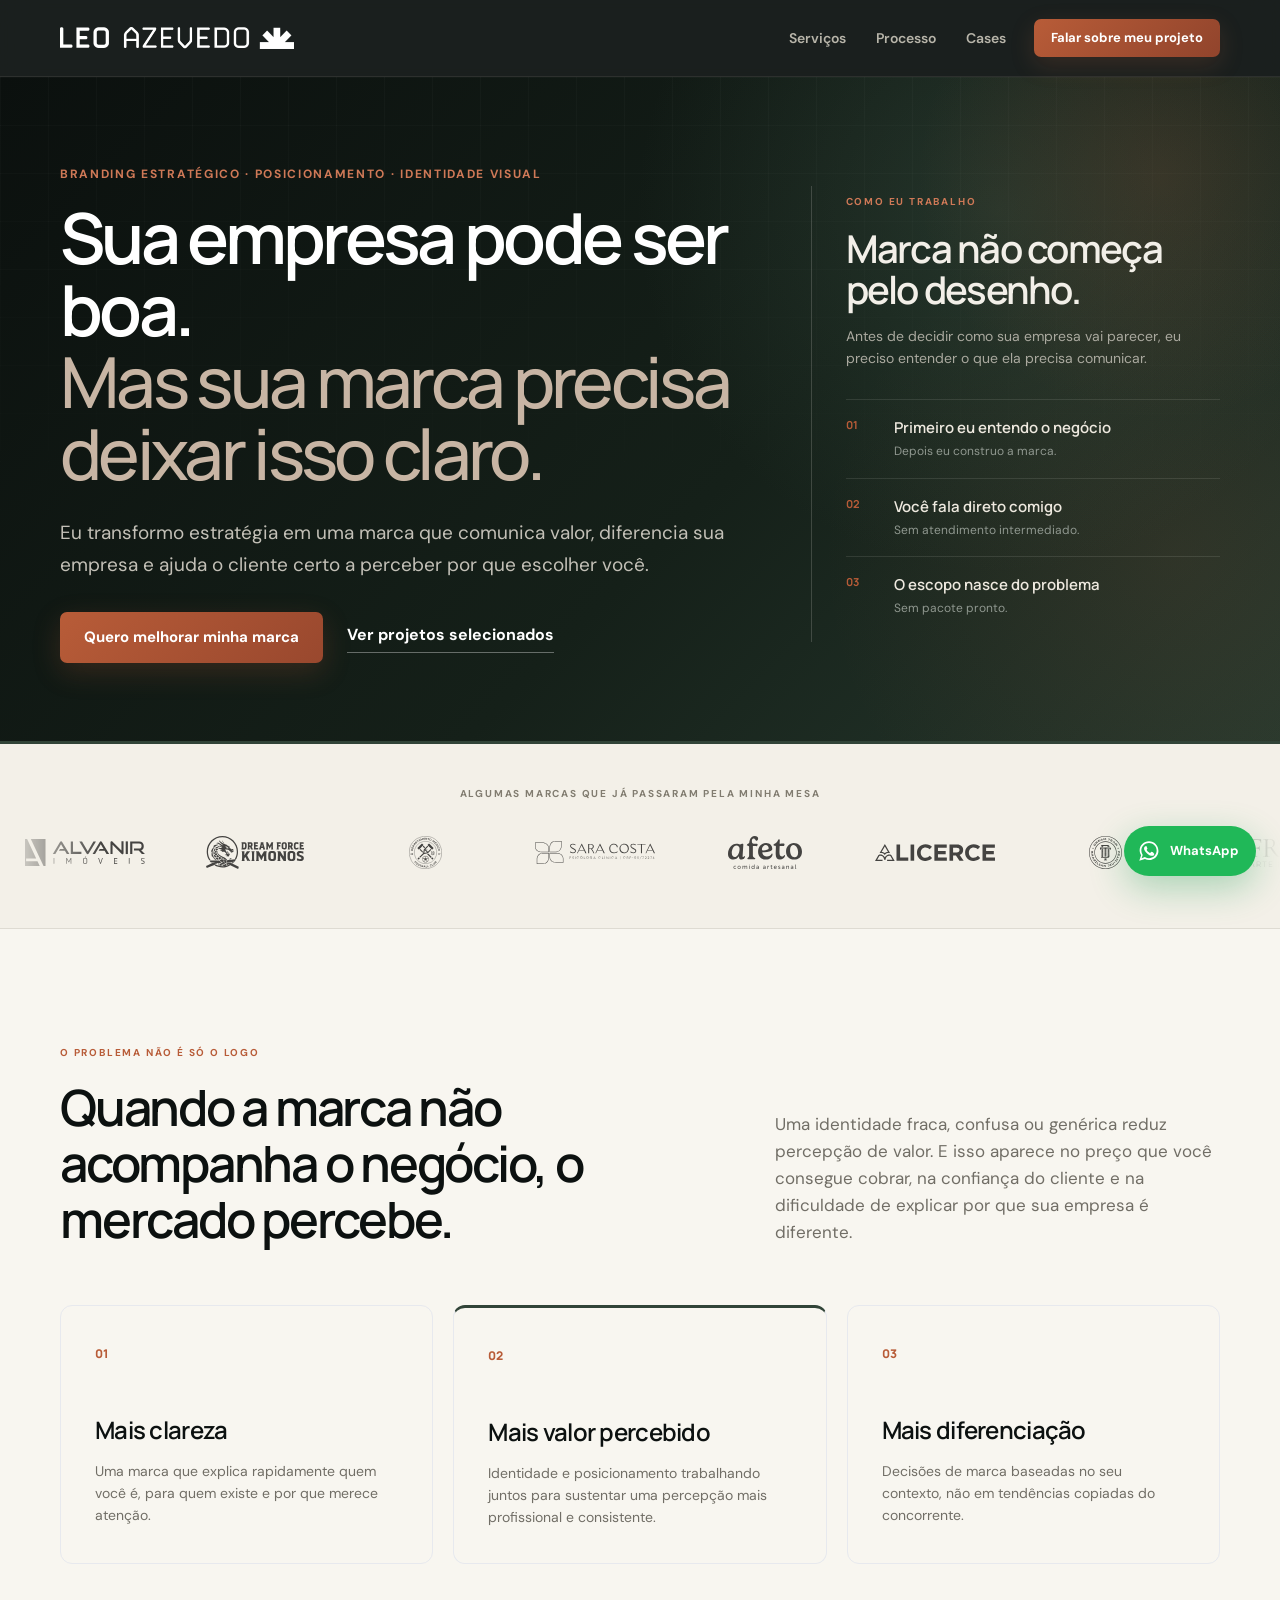
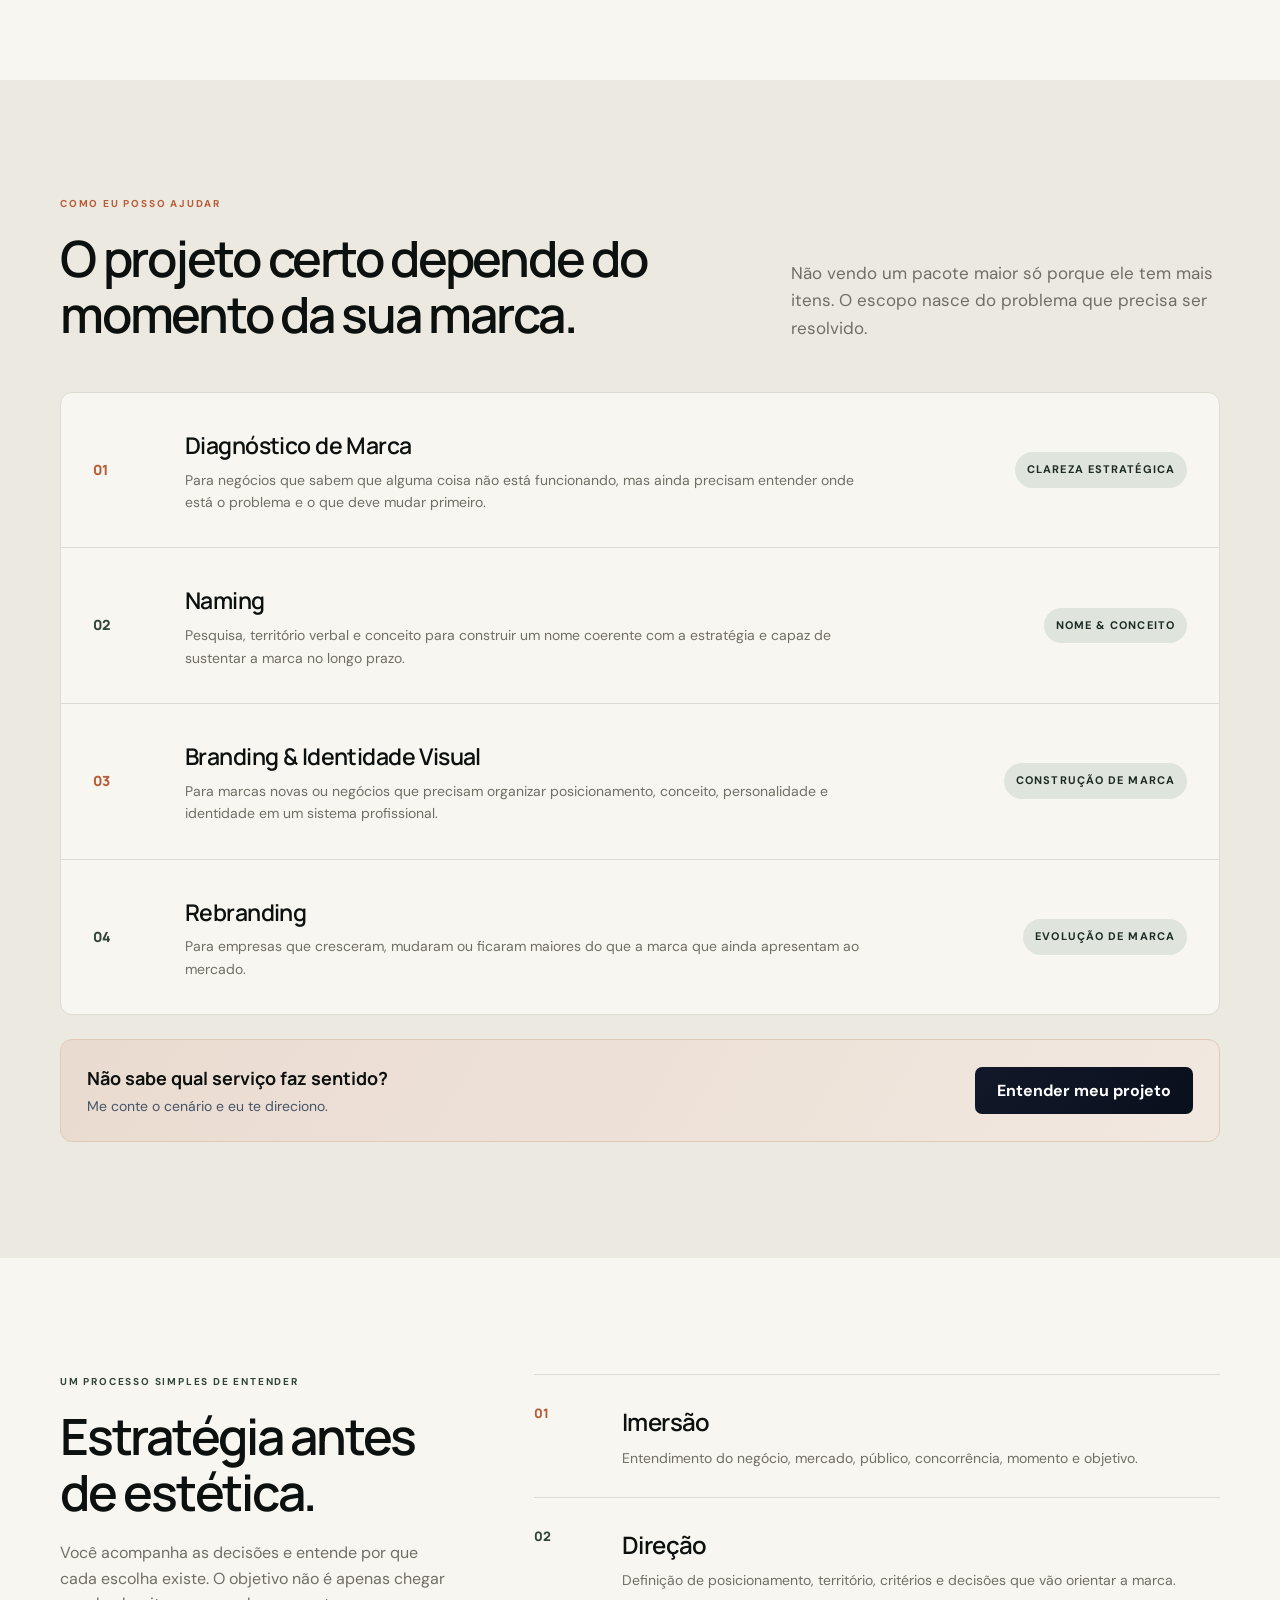
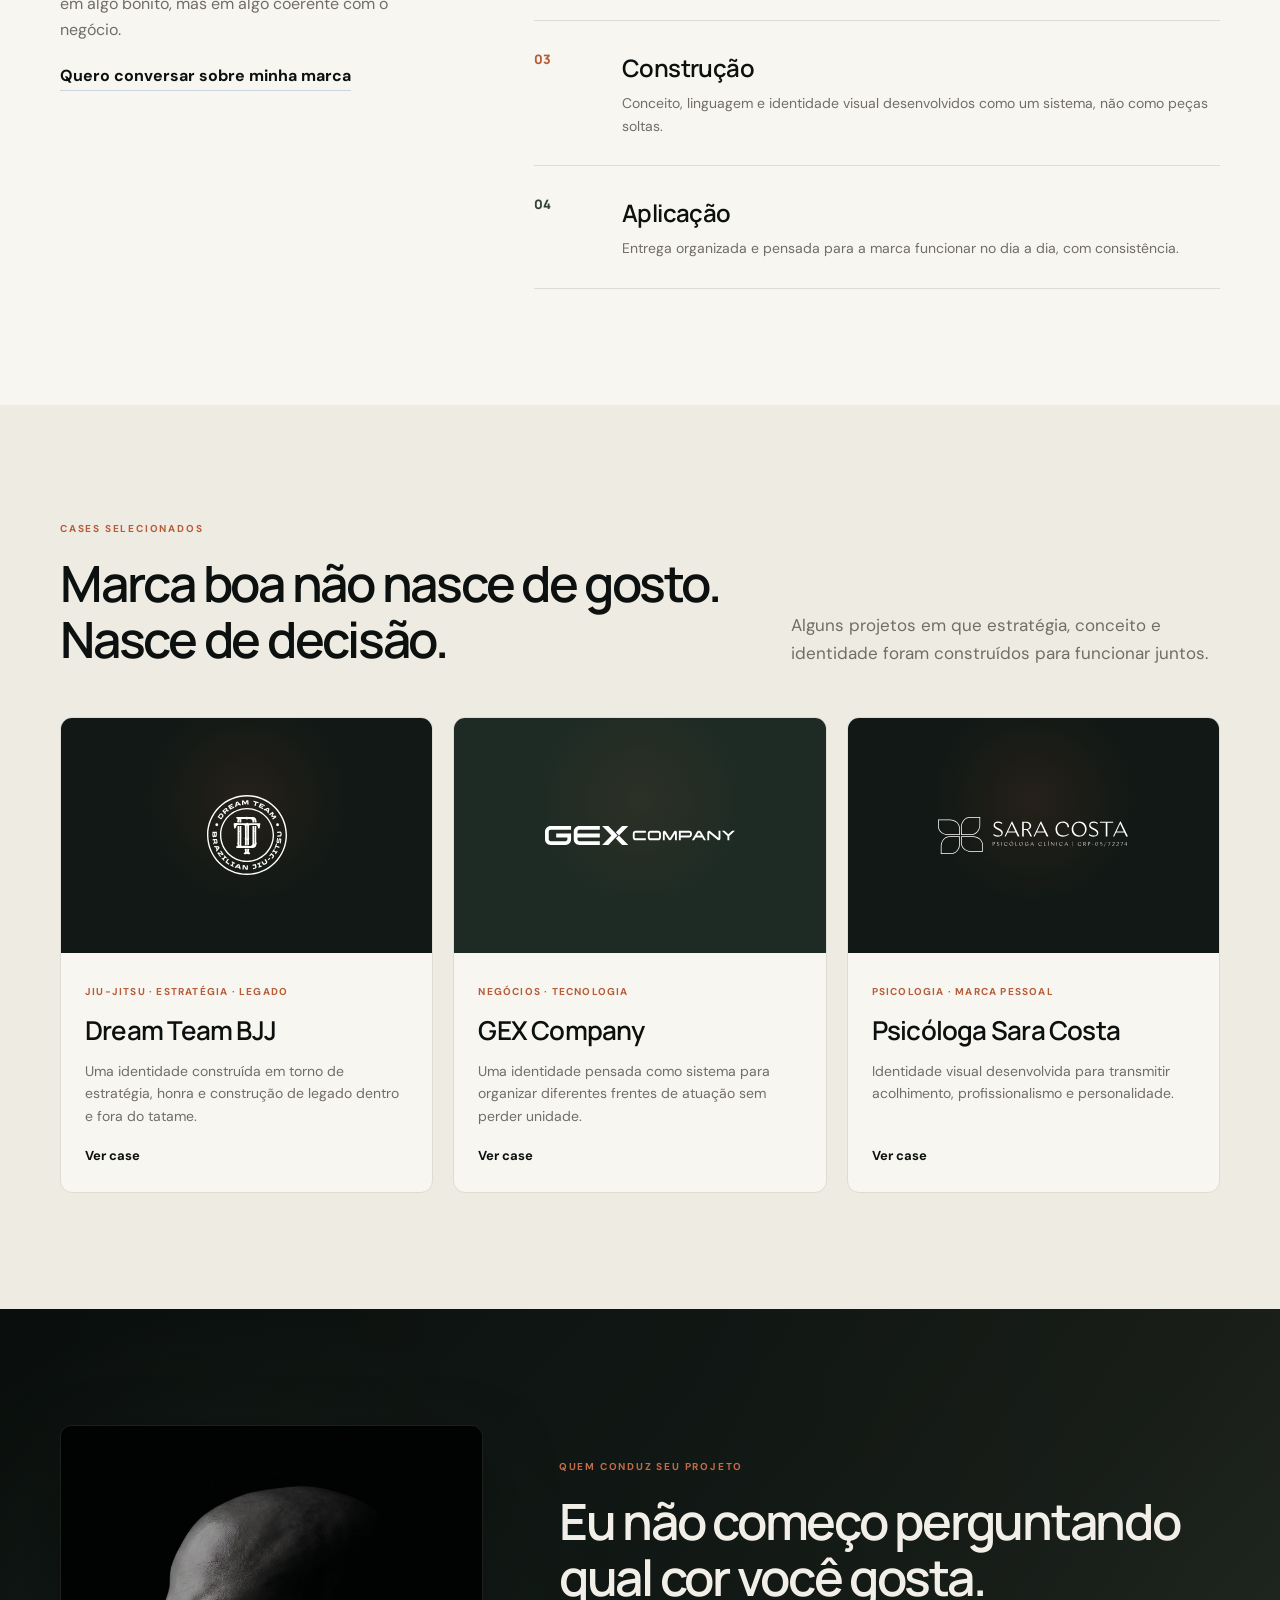
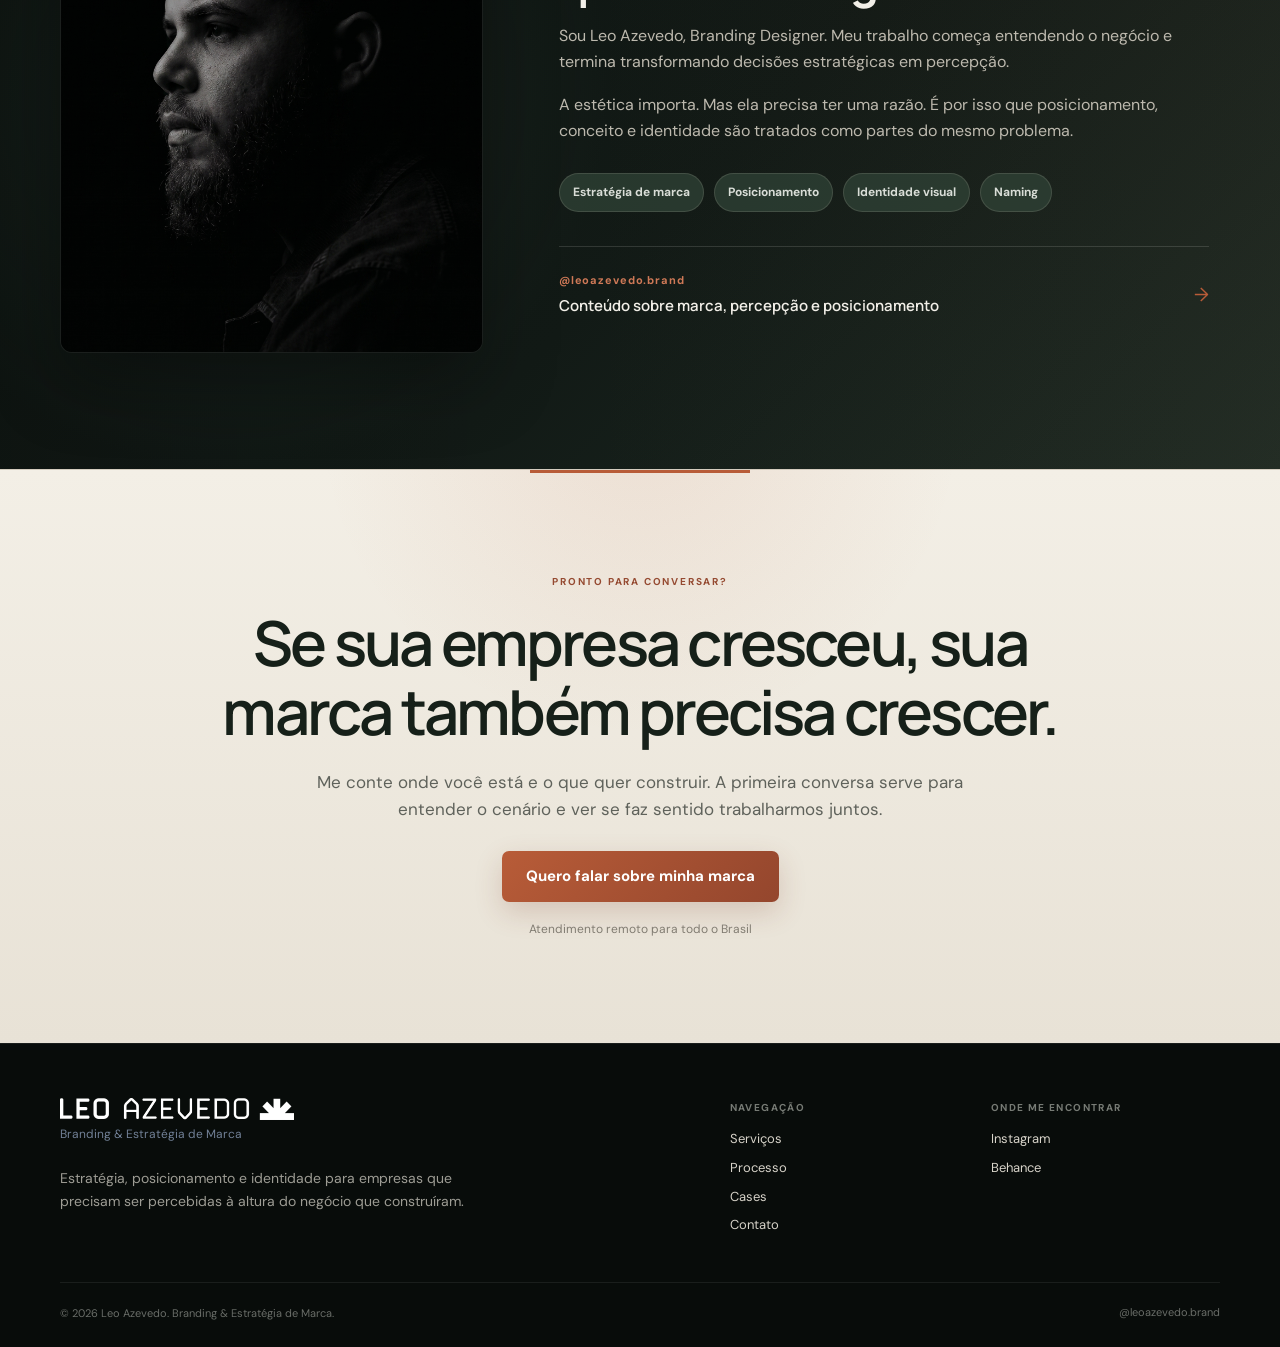
==== commit 7e5c629a: "Refine hero, Instagram presence and footer" ====
--- a/index.html
+++ b/index.html
@@ -20,8 +20,43 @@
   <link rel="preconnect" href="https://fonts.gstatic.com" crossorigin>
   <link href="https://fonts.googleapis.com/css2?family=DM+Sans:wght@400;500;600;700&family=Manrope:wght@500;600;700;800&display=swap" rel="stylesheet">
   <link rel="stylesheet" href="/styles.css">
+  <style>
+    .hero-principles{position:relative;padding:8px 0 8px 34px;border-left:1px solid rgba(242,239,232,.18);color:#f2efe8}
+    .hero-principles-label{display:block;margin-bottom:18px;font-size:10px;font-weight:700;letter-spacing:.18em;text-transform:uppercase;color:#cf7957}
+    .hero-principles h2{max-width:390px;margin:0 0 14px;font-size:clamp(28px,3vw,39px);line-height:1.08;color:#f2efe8}
+    .hero-principles>p{max-width:390px;margin-bottom:30px;color:#aaa99f;font-size:14px}
+    .hero-principle{display:grid;grid-template-columns:34px 1fr;gap:14px;padding:16px 0;border-top:1px solid rgba(242,239,232,.11)}
+    .hero-principle>span{font-family:var(--display);font-size:11px;font-weight:700;color:#b85c38}
+    .hero-principle strong{display:block;font-family:var(--display);font-size:15px;font-weight:600;color:#eee9df}
+    .hero-principle small{display:block;margin-top:2px;font-size:12px;color:#8f978f}
+    .instagram-bridge{display:flex;align-items:center;justify-content:space-between;gap:24px;max-width:650px;margin-top:34px;padding-top:25px;border-top:1px solid rgba(242,239,232,.14);text-decoration:none}
+    .instagram-bridge span{display:block;margin:0 0 3px;color:#cf7957;font-size:11px;font-weight:700;letter-spacing:.08em}
+    .instagram-bridge strong{font-family:var(--display);font-size:15px;font-weight:600;color:#f2efe8}
+    .instagram-bridge b{font-size:19px;font-weight:400;color:#b85c38;transition:transform .2s}
+    .instagram-bridge:hover b{transform:translateX(4px)}
+    footer{padding:54px 0 24px!important;border-top:1px solid rgba(242,239,232,.08)}
+    .footer-inner{display:block!important}
+    .footer-top{display:grid;grid-template-columns:1.1fr .9fr;gap:70px;padding-bottom:38px}
+    .footer-brand img{height:22px!important}
+    .footer-brand>p{max-width:430px;margin-top:18px;color:#9d9c94;font-size:14px;line-height:1.65}
+    .footer-nav{display:grid;grid-template-columns:1fr 1fr;gap:32px}
+    .footer-column>span{display:block;margin-bottom:13px;color:#777b75!important;font-size:10px!important;font-weight:700;letter-spacing:.14em;text-transform:uppercase}
+    .footer-column a{display:block;width:max-content;margin:8px 0;color:#d7d3c9;font-size:13px;text-decoration:none}
+    .footer-column a:hover{color:#d47a4a}
+    .footer-bottom{display:flex;align-items:center;justify-content:space-between;gap:24px;padding-top:20px;border-top:1px solid rgba(242,239,232,.08)}
+    .footer-bottom span,.footer-bottom a{color:#696d68;font-size:11px;text-decoration:none}
+    .footer-bottom a:hover{color:#d47a4a}
+    @media(max-width:960px){.hero-principles{max-width:620px}.footer-top{grid-template-columns:1fr;gap:36px}}
+    @media(max-width:640px){
+      .hero-principles{padding:4px 0 0;border-left:0;border-top:1px solid rgba(242,239,232,.15);padding-top:28px}
+      .instagram-bridge{align-items:flex-start}
+      .footer-nav{grid-template-columns:1fr 1fr}
+      .footer-bottom{align-items:flex-start;flex-direction:column;gap:8px}
+      footer{padding-top:44px!important}
+    }
+  </style>
   <script type="application/ld+json">
-  {"@context":"https://schema.org","@type":"Person","name":"Leo Azevedo","jobTitle":"Branding Designer","url":"https://leoazevedo.design","sameAs":["https://www.behance.net/leoodsgn","https://www.linkedin.com/in/leonardoazevedobarbosa/","https://instagram.com/leo.zvd"]}
+  {"@context":"https://schema.org","@type":"Person","name":"Leo Azevedo","jobTitle":"Branding Designer","url":"https://leoazevedo.design","sameAs":["https://www.behance.net/leoodsgn","https://instagram.com/leoazevedo.brand"]}
   </script>
 </head>
 <body>
@@ -48,24 +83,15 @@
             <a class="btn btn-primary btn-large js-whatsapp" href="#" data-cta="hero">Quero melhorar minha marca</a>
             <a class="text-link" href="#cases">Ver projetos selecionados</a>
           </div>
-          <div class="hero-trust">
-            <div><strong>5+</strong><span>anos de experiência</span></div>
-            <div><strong>20+</strong><span>marcas desenvolvidas</span></div>
-            <div><strong>100%</strong><span>atendimento remoto</span></div>
-          </div>
-        </div>
-
-        <aside class="hero-card" aria-label="Como funciona o primeiro contato">
-          <span class="hero-card-label">Primeiro passo</span>
-          <h2>Me conte onde sua marca está hoje.</h2>
-          <p>Você não precisa chegar com um briefing pronto. Eu começo entendendo o negócio, o momento e o que precisa mudar.</p>
-          <ul class="check-list">
-            <li><svg viewBox="0 0 24 24"><path d="M5 12.5l4 4L19 7"/></svg>Sem compromisso na primeira conversa</li>
-            <li><svg viewBox="0 0 24 24"><path d="M5 12.5l4 4L19 7"/></svg>Direcionamento para o escopo certo</li>
-            <li><svg viewBox="0 0 24 24"><path d="M5 12.5l4 4L19 7"/></svg>Atendimento direto comigo</li>
-          </ul>
-          <a class="btn btn-primary btn-block js-whatsapp" href="#" data-cta="hero-card">Conversar no WhatsApp</a>
-          <small>Normalmente respondo em horário comercial.</small>
+        </div>
+
+        <aside class="hero-principles" aria-label="Como eu trabalho">
+          <span class="hero-principles-label">Como eu trabalho</span>
+          <h2>Marca não começa pelo desenho.</h2>
+          <p>Antes de decidir como sua empresa vai parecer, eu preciso entender o que ela precisa comunicar.</p>
+          <div class="hero-principle"><span>01</span><div><strong>Primeiro eu entendo o negócio</strong><small>Depois eu construo a marca.</small></div></div>
+          <div class="hero-principle"><span>02</span><div><strong>Você fala direto comigo</strong><small>Sem atendimento intermediado.</small></div></div>
+          <div class="hero-principle"><span>03</span><div><strong>O escopo nasce do problema</strong><small>Sem pacote pronto.</small></div></div>
         </aside>
       </div>
     </section>
@@ -210,6 +236,9 @@
           <div class="about-points">
             <span>Estratégia de marca</span><span>Posicionamento</span><span>Identidade visual</span><span>Naming</span>
           </div>
+          <a class="instagram-bridge" href="https://instagram.com/leoazevedo.brand" target="_blank" rel="noopener noreferrer" aria-label="Acompanhar Leo Azevedo no Instagram">
+            <div><span>@leoazevedo.brand</span><strong>Conteúdo sobre marca, percepção e posicionamento</strong></div><b>→</b>
+          </a>
         </div>
       </div>
     </section>
@@ -236,11 +265,30 @@
 
   <footer>
     <div class="container footer-inner">
-      <div class="footer-brand"><img src="/images/logo-leoazevedo.png" alt="Leo Azevedo"><span>Branding & Estratégia de Marca</span></div>
-      <div class="footer-links">
-        <a href="https://www.behance.net/leoodsgn" target="_blank" rel="noopener noreferrer">Behance</a>
-        <a href="https://www.linkedin.com/in/leonardoazevedobarbosa/" target="_blank" rel="noopener noreferrer">LinkedIn</a>
-        <a href="https://instagram.com/leo.zvd" target="_blank" rel="noopener noreferrer">Instagram</a>
+      <div class="footer-top">
+        <div class="footer-brand">
+          <img src="/images/logo-leoazevedo.png" alt="Leo Azevedo">
+          <span>Branding & Estratégia de Marca</span>
+          <p>Estratégia, posicionamento e identidade para empresas que precisam ser percebidas à altura do negócio que construíram.</p>
+        </div>
+        <div class="footer-nav">
+          <div class="footer-column">
+            <span>Navegação</span>
+            <a href="#servicos">Serviços</a>
+            <a href="#processo">Processo</a>
+            <a href="#cases">Cases</a>
+            <a href="#contato">Contato</a>
+          </div>
+          <div class="footer-column">
+            <span>Onde me encontrar</span>
+            <a href="https://instagram.com/leoazevedo.brand" target="_blank" rel="noopener noreferrer">Instagram</a>
+            <a href="https://www.behance.net/leoodsgn" target="_blank" rel="noopener noreferrer">Behance</a>
+          </div>
+        </div>
+      </div>
+      <div class="footer-bottom">
+        <span>© 2026 Leo Azevedo. Branding & Estratégia de Marca.</span>
+        <a href="https://instagram.com/leoazevedo.brand" target="_blank" rel="noopener noreferrer">@leoazevedo.brand</a>
       </div>
     </div>
   </footer>
--- a/styles.css
+++ b/styles.css
@@ -343,4 +343,125 @@
   .site-header{
     background:rgba(8,14,27,.96);
   }
-}+}
+.footer-brand{display:flex;flex-direction:column;align-items:flex-start;gap:5px}
+.footer-brand img{height:20px;width:auto;filter:invert(1);display:block}
+.footer-brand span{display:block;color:#718096;font-size:12px;margin-top:0}
+@media(max-width:640px){.footer-brand img{height:18px}}
+
+/* Heritage tech palette: charcoal, forest and burnt copper */
+:root{
+  --ink:#0c1110;
+  --ink-2:#18201c;
+  --text:#202521;
+  --muted:#716e66;
+  --line:#dedbd2;
+  --surface:#f8f6f0;
+  --soft:#efede6;
+  --blue:#b85c38;
+  --blue-dark:#96462c;
+  --cyan:#ead9cc;
+  --cream:#f3f0e8;
+  --shadow:0 18px 60px rgba(25,31,27,.11);
+}
+body{background:var(--surface)}
+.site-header{
+  background:rgba(12,17,16,.94);
+  border-bottom-color:rgba(218,208,190,.10);
+}
+.site-header nav a{color:#b8b5aa}
+.site-header nav a:hover{color:#f6f2e8}
+.site-header .btn-small{
+  background:linear-gradient(135deg,#b85c38,#91442c);
+  box-shadow:0 8px 24px rgba(184,92,56,.18);
+}
+.site-header .btn-small:hover{background:linear-gradient(135deg,#c66843,#a14d31)}
+.hero{
+  background:
+    radial-gradient(circle at 82% 18%,rgba(86,105,78,.20),transparent 30%),
+    linear-gradient(135deg,#0b100e 0%,#131b17 58%,#202a23 100%);
+}
+.hero:after{
+  background:radial-gradient(circle,rgba(184,92,56,.16),transparent 66%);
+}
+.hero h1 span{color:#c8b5a4}
+.hero .eyebrow{color:#cf7957}
+.hero-lead{color:#c3c0b7}
+.hero-card{background:#f5f1e8}
+.hero-card-label{color:#b85c38}
+.check-list svg{stroke:#b85c38}
+.btn-primary{
+  background:linear-gradient(135deg,#b85c38,#99482e);
+  box-shadow:0 9px 28px rgba(184,92,56,.22);
+}
+.btn-primary:hover{
+  background:linear-gradient(135deg,#c46743,#a14c31);
+  box-shadow:0 11px 30px rgba(184,92,56,.27);
+}
+.brand-proof{background:#f3f0e8;border-color:#dedbd2}
+.brand-proof .section-kicker,.center{color:#817c70}
+.services{background:#ece9e1}
+.service-list,.benefit-card,.case-card{background:#f8f6f0}
+.inline-cta{
+  background:linear-gradient(120deg,#eadbd0,#f1e8df);
+  border-color:#dfc9b9;
+}
+.process{background:#f8f6f0}
+.cases{background:#eeebe3}
+.case-visual{
+  background:
+    radial-gradient(circle at 50% 35%,rgba(184,92,56,.12),transparent 44%),
+    #111815;
+}
+.about{background:#f8f6f0}
+.about-points span{background:#ece9e1}
+.final-cta{
+  background:
+    radial-gradient(circle at 50% 0,rgba(184,92,56,.14),transparent 38%),
+    #0b100e;
+}
+.light{color:#cf7957}
+.final-cta p{color:#bbb8af}
+.final-note{color:#77786f}
+footer{background:#080c0a}
+a:focus-visible{outline-color:#c66b48}
+.mobile-cta{background:#f8f6f0}
+
+/* Forest green accents layered into the heritage palette */
+:root{
+  --forest:#314438;
+  --forest-deep:#1d2b24;
+  --forest-soft:#dfe4dc;
+}
+.hero{
+  background:
+    radial-gradient(circle at 78% 20%,rgba(73,101,83,.30),transparent 32%),
+    radial-gradient(circle at 92% 72%,rgba(184,92,56,.10),transparent 28%),
+    linear-gradient(135deg,#0b100e 0%,#152019 58%,#26382d 100%);
+}
+.hero-trust strong{color:#e7e2d6}
+.hero-trust span{color:#9da99f}
+.hero-card{border:1px solid rgba(49,68,56,.12)}
+.brand-proof{border-top:3px solid var(--forest)}
+.benefit-card:nth-child(2){border-top:3px solid var(--forest)}
+.service:nth-child(even) .service-number{color:var(--forest)}
+.service-tag{background:var(--forest-soft);color:var(--forest-deep)}
+.process .section-kicker{color:var(--forest)}
+.steps article:nth-child(even)>span{color:var(--forest)}
+.case-card:nth-child(2) .case-visual{
+  background:
+    radial-gradient(circle at 50% 35%,rgba(184,92,56,.10),transparent 44%),
+    #1d2b24;
+}
+.about-points span{
+  background:#e2e5df;
+  border-color:#d1d7cf;
+  color:#314438;
+}
+.final-cta{
+  background:
+    radial-gradient(circle at 18% 15%,rgba(62,86,70,.32),transparent 31%),
+    radial-gradient(circle at 82% 5%,rgba(184,92,56,.13),transparent 28%),
+    #0b100e;
+}
+.footer-links a:hover{color:#d2a38e}
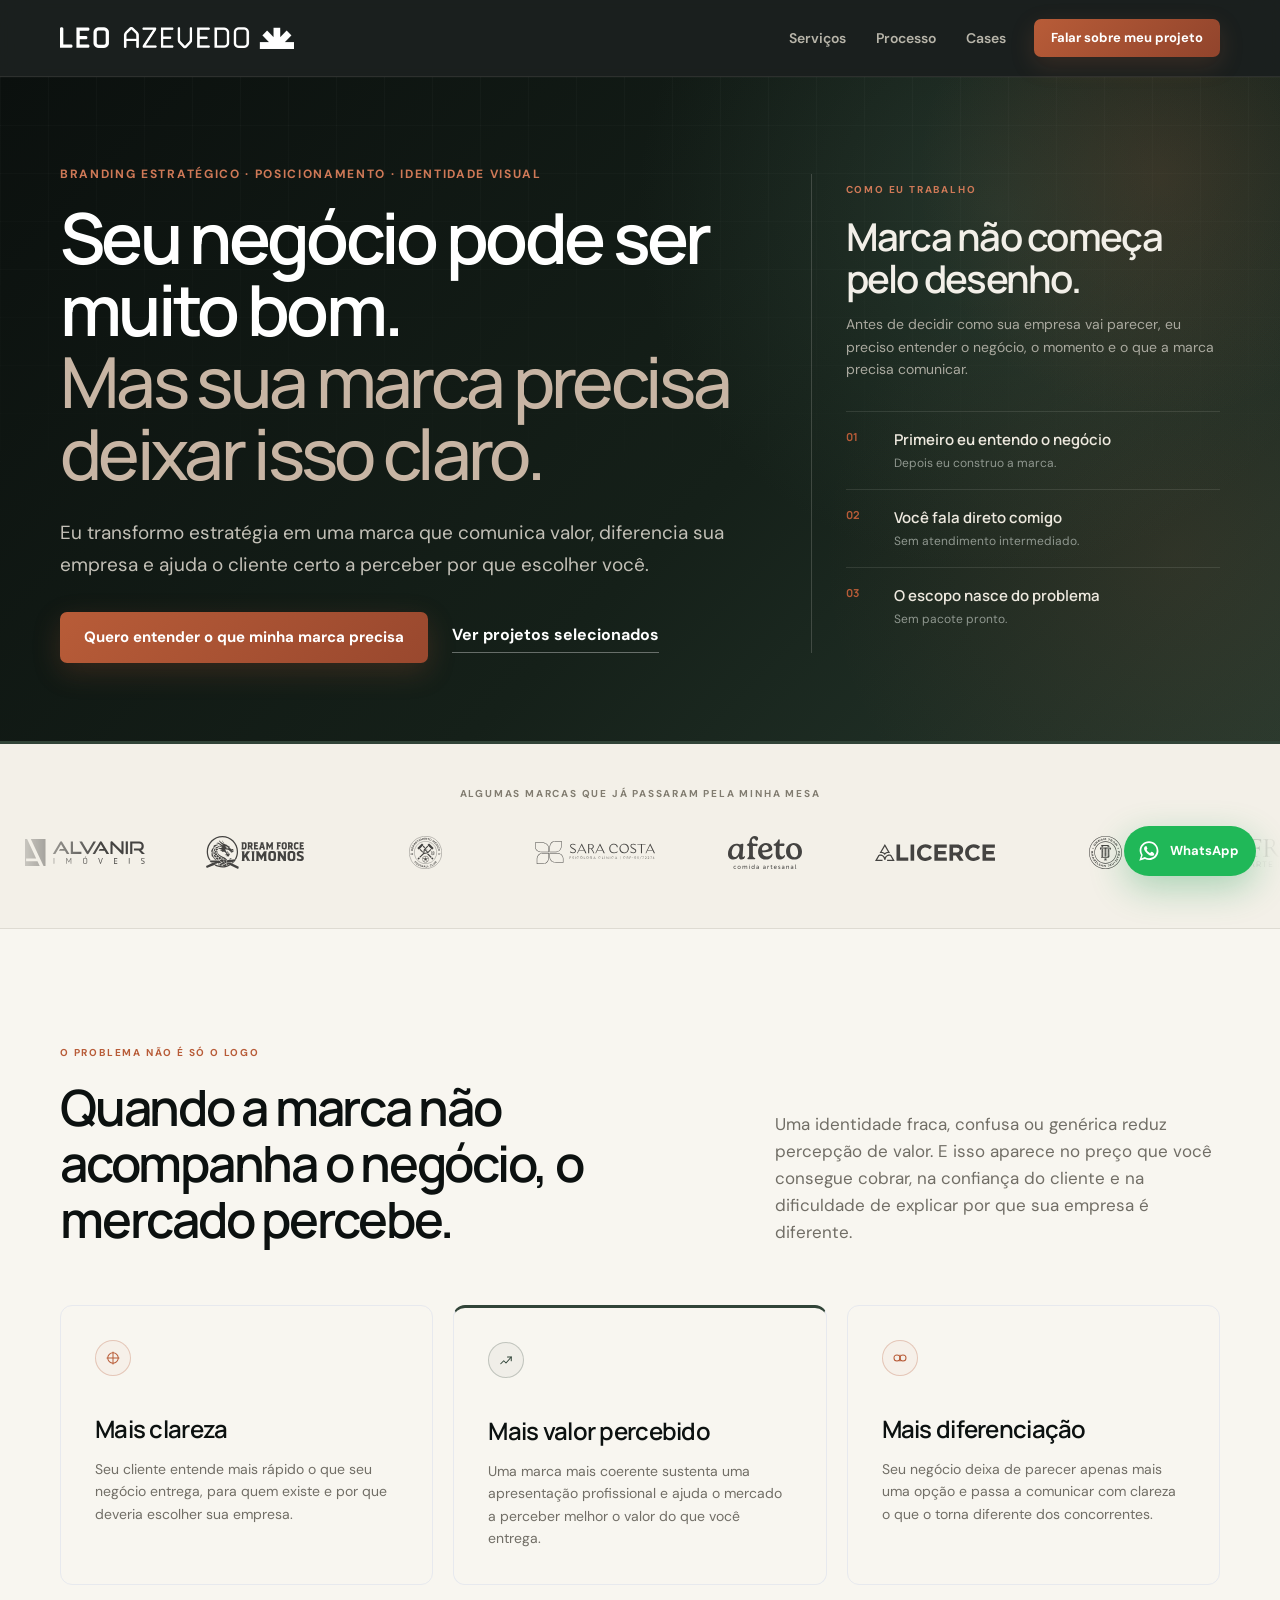
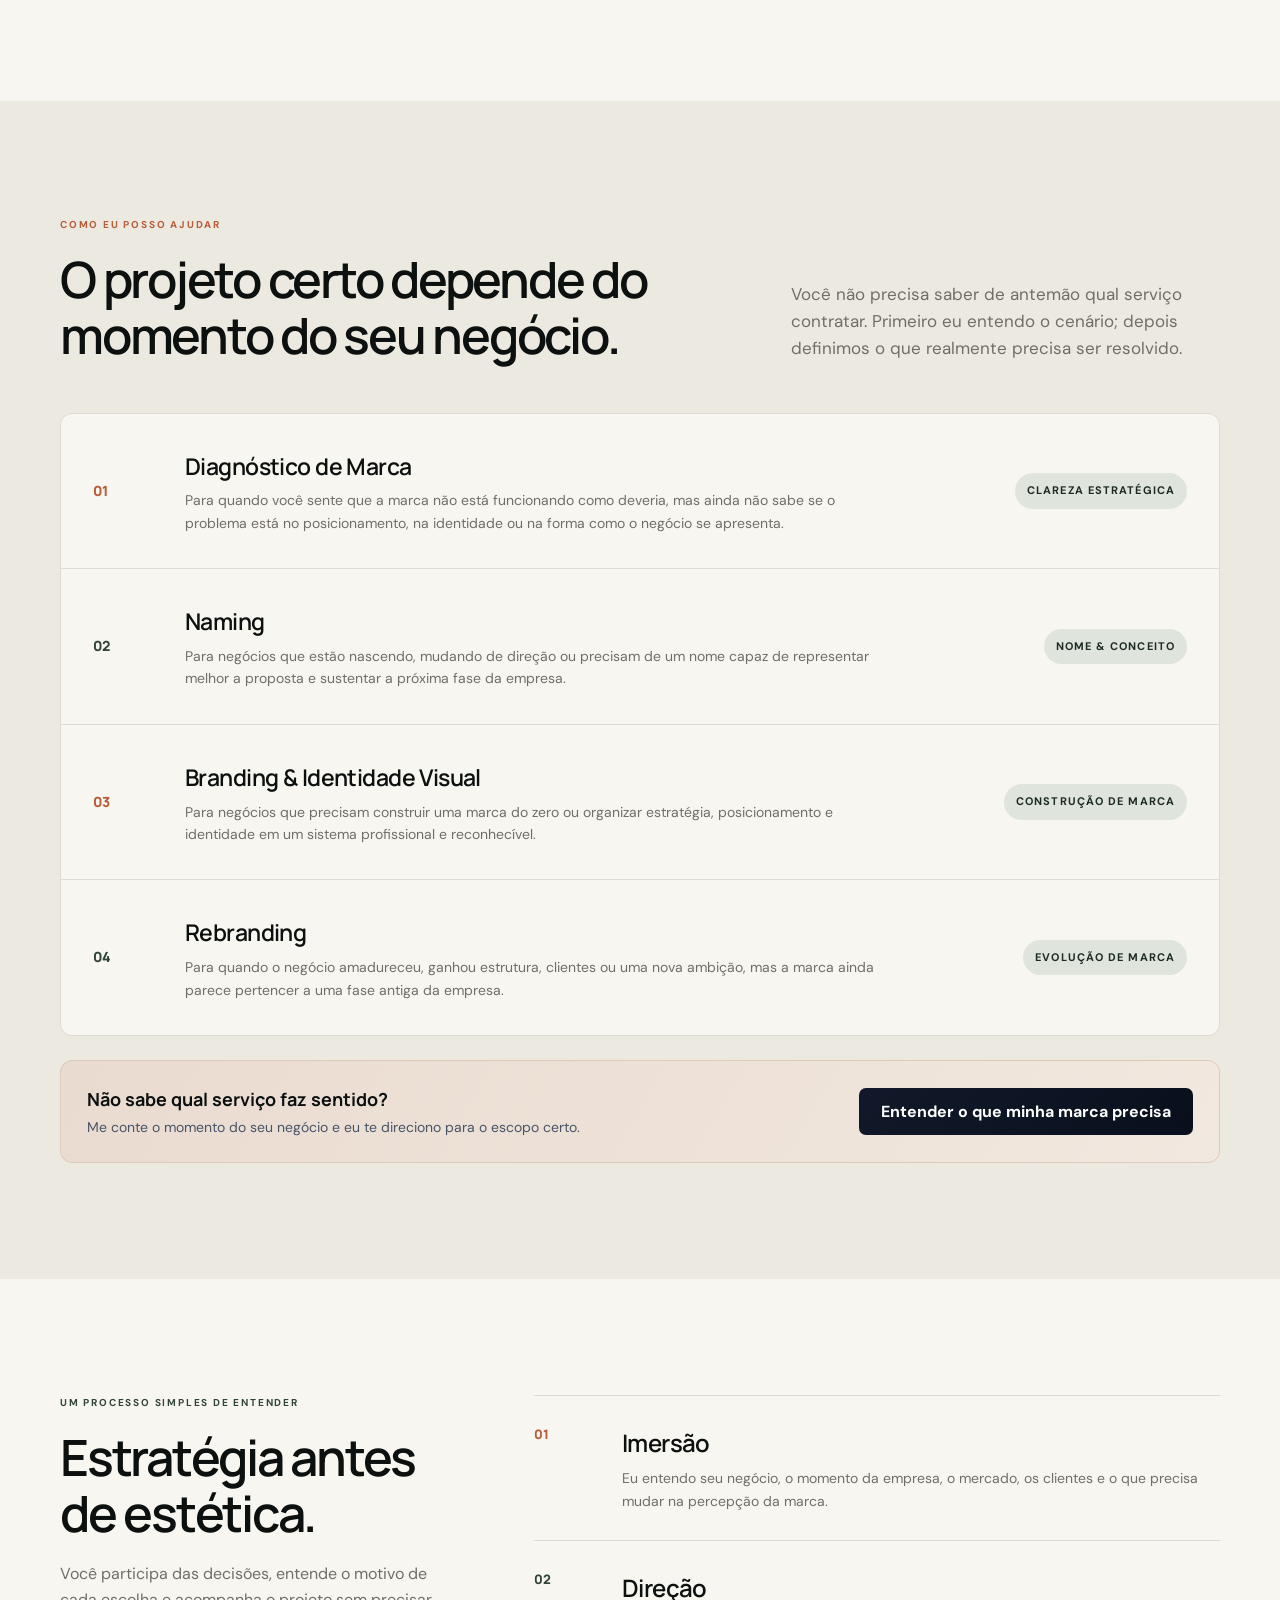
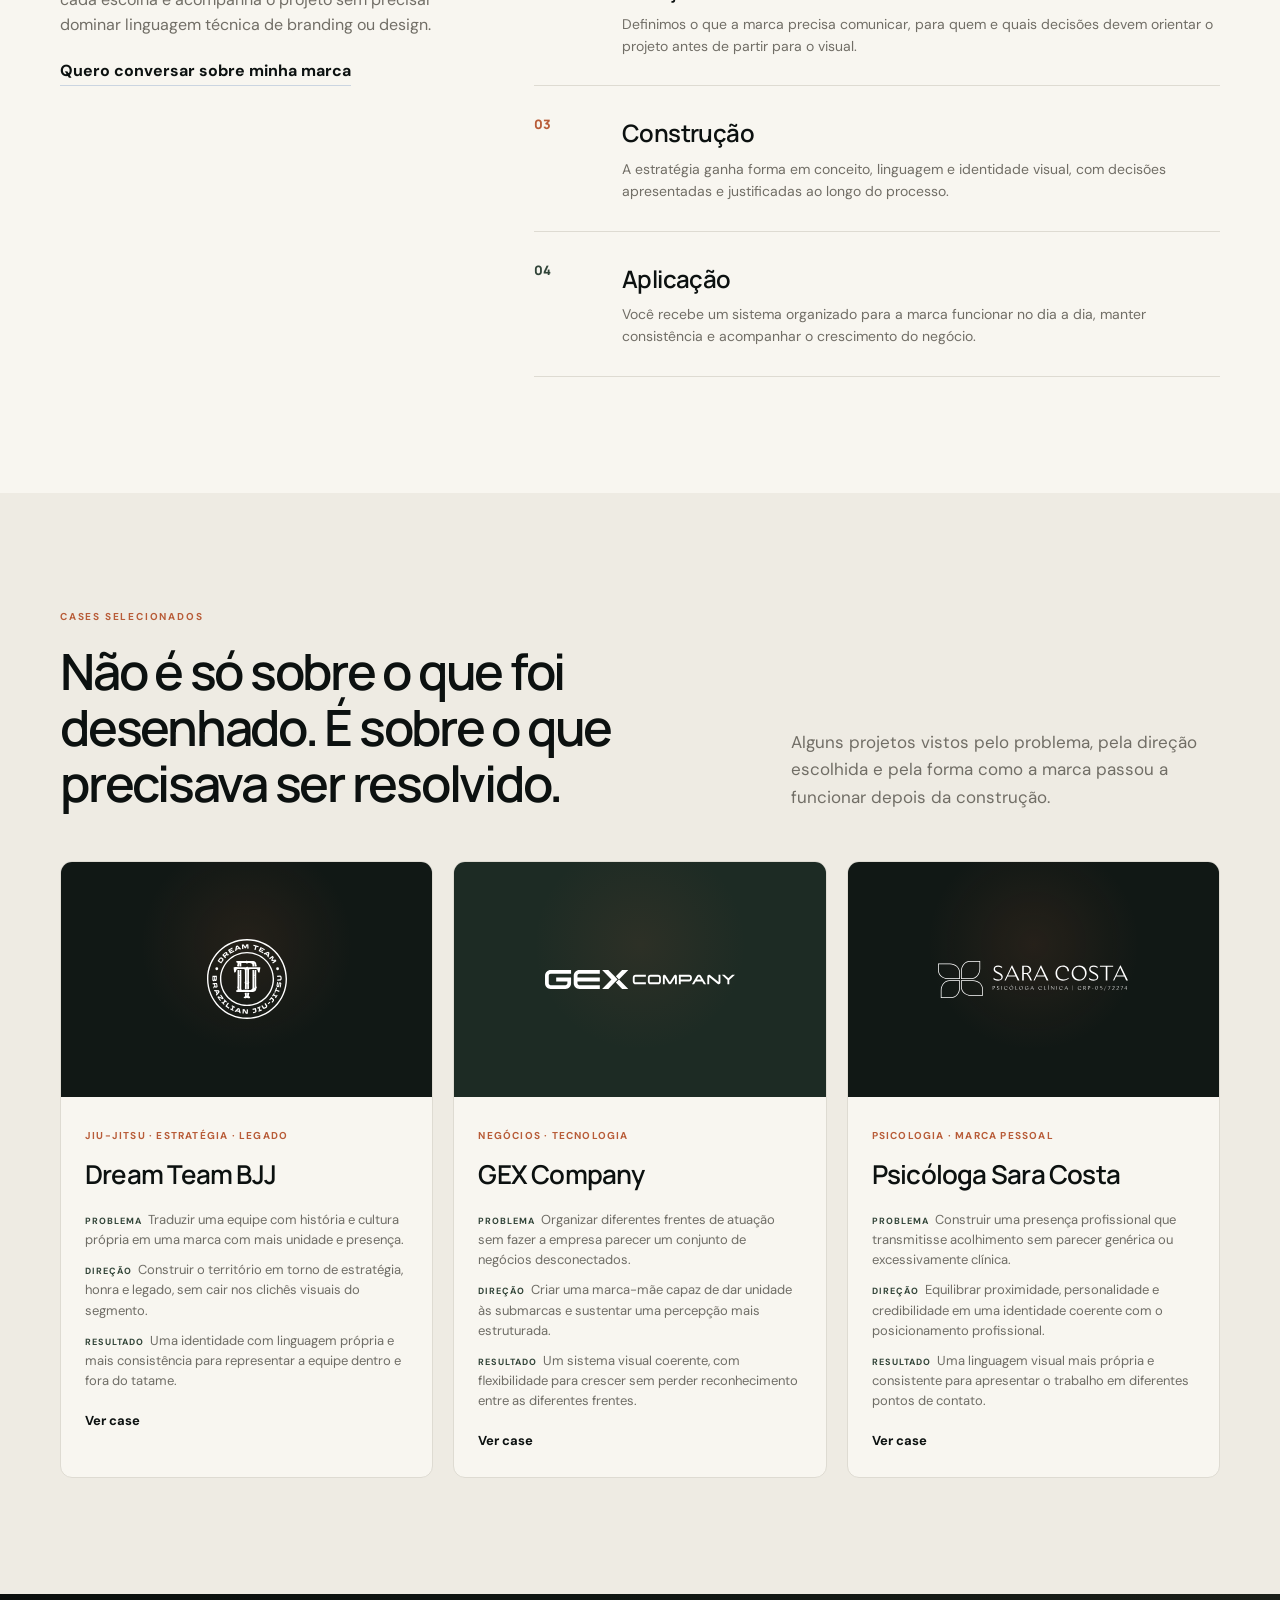
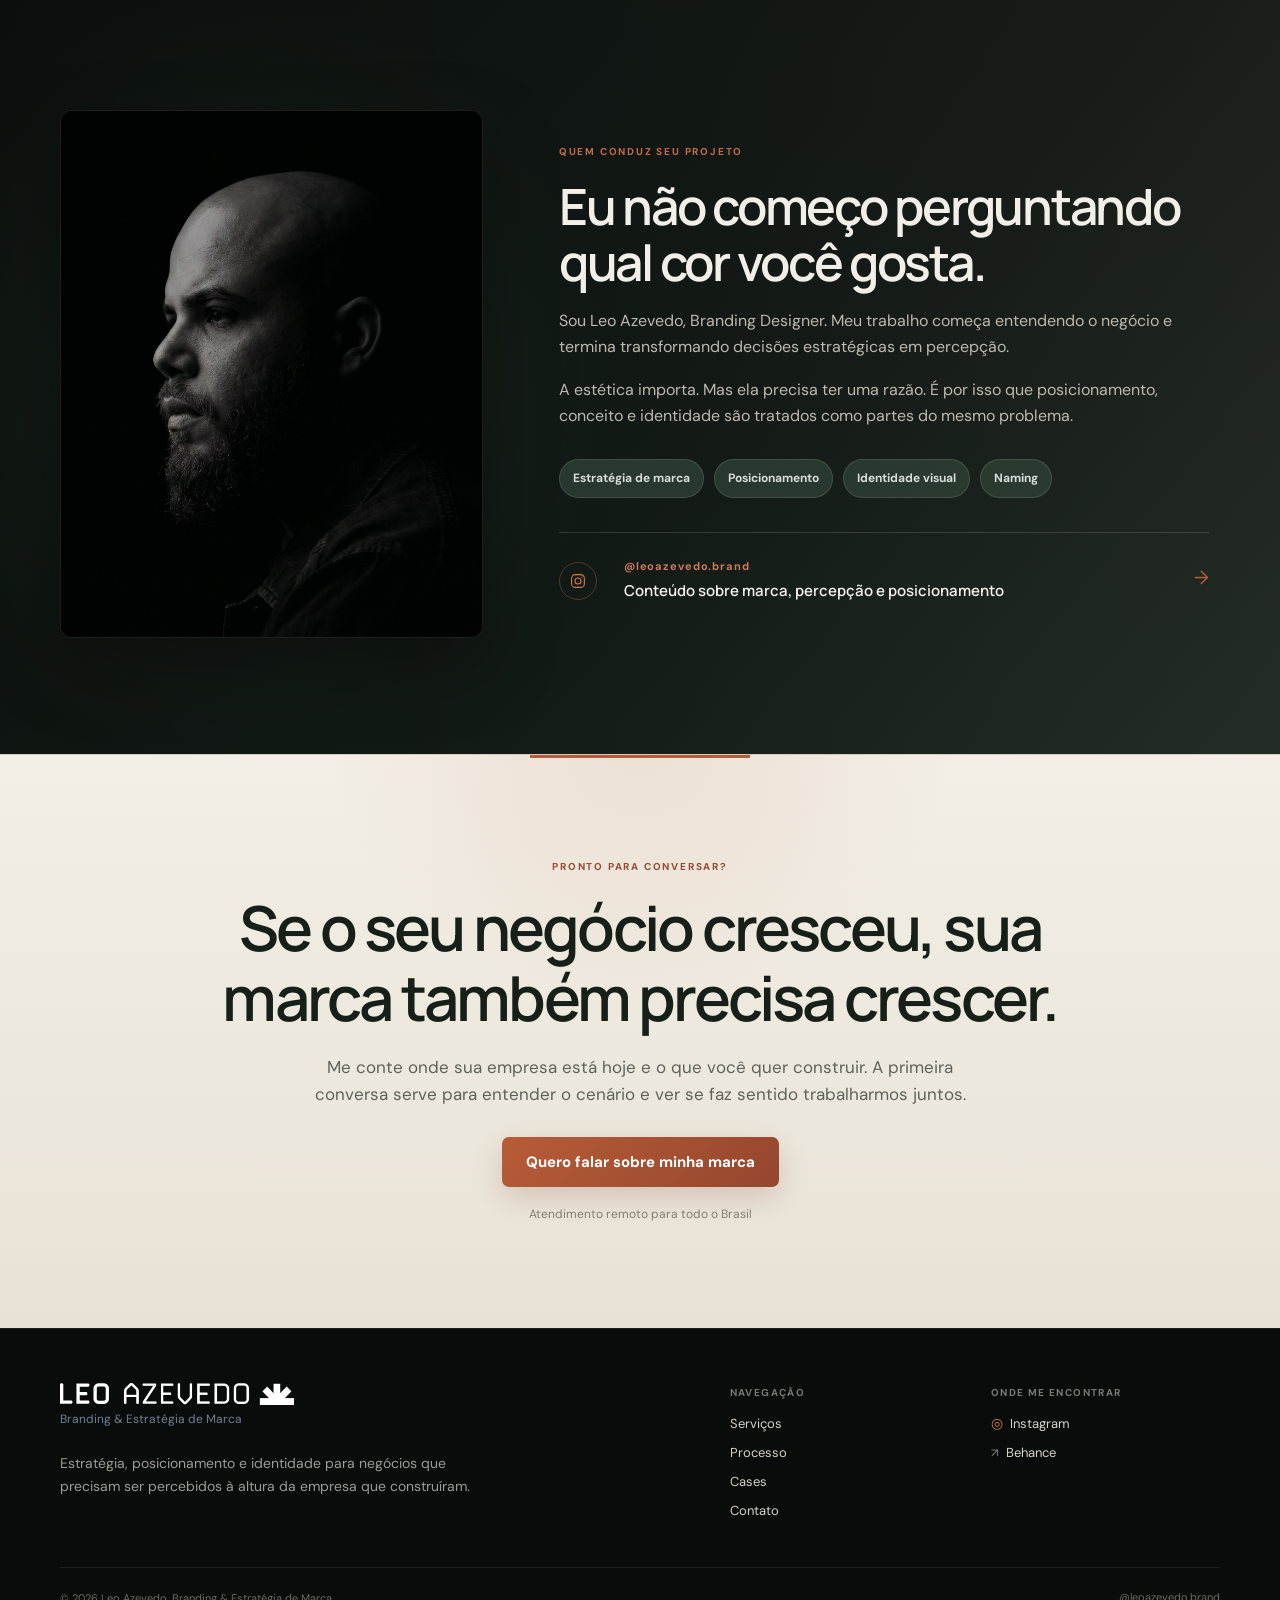
==== commit afac34f3: "Refina copy estrategica, servicos, processo e cases" ====
--- a/index.html
+++ b/index.html
@@ -34,6 +34,10 @@
     .instagram-bridge strong{font-family:var(--display);font-size:15px;font-weight:600;color:#f2efe8}
     .instagram-bridge b{font-size:19px;font-weight:400;color:#b85c38;transition:transform .2s}
     .instagram-bridge:hover b{transform:translateX(4px)}
+    .case-story{display:grid;gap:10px;margin-top:14px}
+    .case-story p{min-height:0!important;margin:0;color:#6f6d66!important;font-size:13px!important;line-height:1.55}
+    .case-story b{display:inline-block;margin-right:6px;color:#314438;font-size:9px;letter-spacing:.11em;text-transform:uppercase}
+    .case-copy>strong{margin-top:20px!important}
     footer{padding:54px 0 24px!important;border-top:1px solid rgba(242,239,232,.08)}
     .footer-inner{display:block!important}
     .footer-top{display:grid;grid-template-columns:1.1fr .9fr;gap:70px;padding-bottom:38px}
@@ -77,10 +81,10 @@
       <div class="container hero-grid">
         <div class="hero-copy">
           <div class="eyebrow">Branding estratégico · Posicionamento · Identidade visual</div>
-          <h1>Sua empresa pode ser boa.<br><span>Mas sua marca precisa deixar isso claro.</span></h1>
+          <h1>Seu negócio pode ser muito bom.<br><span>Mas sua marca precisa deixar isso claro.</span></h1>
           <p class="hero-lead">Eu transformo estratégia em uma marca que comunica valor, diferencia sua empresa e ajuda o cliente certo a perceber por que escolher você.</p>
           <div class="hero-actions">
-            <a class="btn btn-primary btn-large js-whatsapp" href="#" data-cta="hero">Quero melhorar minha marca</a>
+            <a class="btn btn-primary btn-large js-whatsapp" href="#" data-cta="hero">Quero entender o que minha marca precisa</a>
             <a class="text-link" href="#cases">Ver projetos selecionados</a>
           </div>
         </div>
@@ -88,7 +92,7 @@
         <aside class="hero-principles" aria-label="Como eu trabalho">
           <span class="hero-principles-label">Como eu trabalho</span>
           <h2>Marca não começa pelo desenho.</h2>
-          <p>Antes de decidir como sua empresa vai parecer, eu preciso entender o que ela precisa comunicar.</p>
+          <p>Antes de decidir como sua empresa vai parecer, eu preciso entender o negócio, o momento e o que a marca precisa comunicar.</p>
           <div class="hero-principle"><span>01</span><div><strong>Primeiro eu entendo o negócio</strong><small>Depois eu construo a marca.</small></div></div>
           <div class="hero-principle"><span>02</span><div><strong>Você fala direto comigo</strong><small>Sem atendimento intermediado.</small></div></div>
           <div class="hero-principle"><span>03</span><div><strong>O escopo nasce do problema</strong><small>Sem pacote pronto.</small></div></div>
@@ -118,17 +122,17 @@
         <article class="benefit-card">
           <span>01</span>
           <h3>Mais clareza</h3>
-          <p>Uma marca que explica rapidamente quem você é, para quem existe e por que merece atenção.</p>
+          <p>Seu cliente entende mais rápido o que seu negócio entrega, para quem existe e por que deveria escolher sua empresa.</p>
         </article>
         <article class="benefit-card">
           <span>02</span>
           <h3>Mais valor percebido</h3>
-          <p>Identidade e posicionamento trabalhando juntos para sustentar uma percepção mais profissional e consistente.</p>
+          <p>Uma marca mais coerente sustenta uma apresentação profissional e ajuda o mercado a perceber melhor o valor do que você entrega.</p>
         </article>
         <article class="benefit-card">
           <span>03</span>
           <h3>Mais diferenciação</h3>
-          <p>Decisões de marca baseadas no seu contexto, não em tendências copiadas do concorrente.</p>
+          <p>Seu negócio deixa de parecer apenas mais uma opção e passa a comunicar com clareza o que o torna diferente dos concorrentes.</p>
         </article>
       </div>
     </section>
@@ -137,8 +141,8 @@
       <div class="container">
         <span class="section-kicker">Como eu posso ajudar</span>
         <div class="section-heading-row">
-          <h2>O projeto certo depende do momento da sua marca.</h2>
-          <p>Não vendo um pacote maior só porque ele tem mais itens. O escopo nasce do problema que precisa ser resolvido.</p>
+          <h2>O projeto certo depende do momento do seu negócio.</h2>
+          <p>Você não precisa saber de antemão qual serviço contratar. Primeiro eu entendo o cenário; depois definimos o que realmente precisa ser resolvido.</p>
         </div>
 
         <div class="service-list">
@@ -146,7 +150,7 @@
             <div class="service-number">01</div>
             <div>
               <h3>Diagnóstico de Marca</h3>
-              <p>Para negócios que sabem que alguma coisa não está funcionando, mas ainda precisam entender onde está o problema e o que deve mudar primeiro.</p>
+              <p>Para quando você sente que a marca não está funcionando como deveria, mas ainda não sabe se o problema está no posicionamento, na identidade ou na forma como o negócio se apresenta.</p>
             </div>
             <span class="service-tag">Clareza estratégica</span>
           </article>
@@ -154,7 +158,7 @@
             <div class="service-number">02</div>
             <div>
               <h3>Naming</h3>
-              <p>Pesquisa, território verbal e conceito para construir um nome coerente com a estratégia e capaz de sustentar a marca no longo prazo.</p>
+              <p>Para negócios que estão nascendo, mudando de direção ou precisam de um nome capaz de representar melhor a proposta e sustentar a próxima fase da empresa.</p>
             </div>
             <span class="service-tag">Nome & conceito</span>
           </article>
@@ -162,7 +166,7 @@
             <div class="service-number">03</div>
             <div>
               <h3>Branding & Identidade Visual</h3>
-              <p>Para marcas novas ou negócios que precisam organizar posicionamento, conceito, personalidade e identidade em um sistema profissional.</p>
+              <p>Para negócios que precisam construir uma marca do zero ou organizar estratégia, posicionamento e identidade em um sistema profissional e reconhecível.</p>
             </div>
             <span class="service-tag">Construção de marca</span>
           </article>
@@ -170,15 +174,15 @@
             <div class="service-number">04</div>
             <div>
               <h3>Rebranding</h3>
-              <p>Para empresas que cresceram, mudaram ou ficaram maiores do que a marca que ainda apresentam ao mercado.</p>
+              <p>Para quando o negócio amadureceu, ganhou estrutura, clientes ou uma nova ambição, mas a marca ainda parece pertencer a uma fase antiga da empresa.</p>
             </div>
             <span class="service-tag">Evolução de marca</span>
           </article>
         </div>
 
         <div class="inline-cta">
-          <div><strong>Não sabe qual serviço faz sentido?</strong><span>Me conte o cenário e eu te direciono.</span></div>
-          <a class="btn btn-dark js-whatsapp" href="#" data-cta="services">Entender meu projeto</a>
+          <div><strong>Não sabe qual serviço faz sentido?</strong><span>Me conte o momento do seu negócio e eu te direciono para o escopo certo.</span></div>
+          <a class="btn btn-dark js-whatsapp" href="#" data-cta="services">Entender o que minha marca precisa</a>
         </div>
       </div>
     </section>
@@ -188,14 +192,14 @@
         <div class="process-sticky">
           <span class="section-kicker">Um processo simples de entender</span>
           <h2>Estratégia antes de estética.</h2>
-          <p>Você acompanha as decisões e entende por que cada escolha existe. O objetivo não é apenas chegar em algo bonito, mas em algo coerente com o negócio.</p>
+          <p>Você participa das decisões, entende o motivo de cada escolha e acompanha o projeto sem precisar dominar linguagem técnica de branding ou design.</p>
           <a class="text-link dark-link js-whatsapp" href="#" data-cta="process">Quero conversar sobre minha marca</a>
         </div>
         <div class="steps">
-          <article><span>01</span><div><h3>Imersão</h3><p>Entendimento do negócio, mercado, público, concorrência, momento e objetivo.</p></div></article>
-          <article><span>02</span><div><h3>Direção</h3><p>Definição de posicionamento, território, critérios e decisões que vão orientar a marca.</p></div></article>
-          <article><span>03</span><div><h3>Construção</h3><p>Conceito, linguagem e identidade visual desenvolvidos como um sistema, não como peças soltas.</p></div></article>
-          <article><span>04</span><div><h3>Aplicação</h3><p>Entrega organizada e pensada para a marca funcionar no dia a dia, com consistência.</p></div></article>
+          <article><span>01</span><div><h3>Imersão</h3><p>Eu entendo seu negócio, o momento da empresa, o mercado, os clientes e o que precisa mudar na percepção da marca.</p></div></article>
+          <article><span>02</span><div><h3>Direção</h3><p>Definimos o que a marca precisa comunicar, para quem e quais decisões devem orientar o projeto antes de partir para o visual.</p></div></article>
+          <article><span>03</span><div><h3>Construção</h3><p>A estratégia ganha forma em conceito, linguagem e identidade visual, com decisões apresentadas e justificadas ao longo do processo.</p></div></article>
+          <article><span>04</span><div><h3>Aplicação</h3><p>Você recebe um sistema organizado para a marca funcionar no dia a dia, manter consistência e acompanhar o crescimento do negócio.</p></div></article>
         </div>
       </div>
     </section>
@@ -204,22 +208,49 @@
       <div class="container">
         <span class="section-kicker">Cases selecionados</span>
         <div class="section-heading-row">
-          <h2>Marca boa não nasce de gosto. Nasce de decisão.</h2>
-          <p>Alguns projetos em que estratégia, conceito e identidade foram construídos para funcionar juntos.</p>
+          <h2>Não é só sobre o que foi desenhado. É sobre o que precisava ser resolvido.</h2>
+          <p>Alguns projetos vistos pelo problema, pela direção escolhida e pela forma como a marca passou a funcionar depois da construção.</p>
         </div>
 
         <div class="case-grid">
           <a href="https://www.behance.net/leoodsgn" target="_blank" rel="noopener noreferrer" class="case-card">
             <div class="case-visual"><img src="/images/dtbjj.svg" alt="Dream Team BJJ"></div>
-            <div class="case-copy"><span>Jiu-jitsu · Estratégia · Legado</span><h3>Dream Team BJJ</h3><p>Uma identidade construída em torno de estratégia, honra e construção de legado dentro e fora do tatame.</p><strong>Ver case</strong></div>
+            <div class="case-copy">
+              <span>Jiu-jitsu · Estratégia · Legado</span>
+              <h3>Dream Team BJJ</h3>
+              <div class="case-story">
+                <p><b>Problema</b>Traduzir uma equipe com história e cultura própria em uma marca com mais unidade e presença.</p>
+                <p><b>Direção</b>Construir o território em torno de estratégia, honra e legado, sem cair nos clichês visuais do segmento.</p>
+                <p><b>Resultado</b>Uma identidade com linguagem própria e mais consistência para representar a equipe dentro e fora do tatame.</p>
+              </div>
+              <strong>Ver case</strong>
+            </div>
           </a>
           <a href="https://www.behance.net/leoodsgn" target="_blank" rel="noopener noreferrer" class="case-card">
             <div class="case-visual"><img src="/images/gex.svg" alt="GEX Company"></div>
-            <div class="case-copy"><span>Negócios · Tecnologia</span><h3>GEX Company</h3><p>Uma identidade pensada como sistema para organizar diferentes frentes de atuação sem perder unidade.</p><strong>Ver case</strong></div>
+            <div class="case-copy">
+              <span>Negócios · Tecnologia</span>
+              <h3>GEX Company</h3>
+              <div class="case-story">
+                <p><b>Problema</b>Organizar diferentes frentes de atuação sem fazer a empresa parecer um conjunto de negócios desconectados.</p>
+                <p><b>Direção</b>Criar uma marca-mãe capaz de dar unidade às submarcas e sustentar uma percepção mais estruturada.</p>
+                <p><b>Resultado</b>Um sistema visual coerente, com flexibilidade para crescer sem perder reconhecimento entre as diferentes frentes.</p>
+              </div>
+              <strong>Ver case</strong>
+            </div>
           </a>
           <a href="https://www.behance.net/gallery/175103223/Identidade-Visual-Psicologa-Sara-Costa" target="_blank" rel="noopener noreferrer" class="case-card">
             <div class="case-visual"><img src="/images/sara.svg" alt="Psicóloga Sara Costa"></div>
-            <div class="case-copy"><span>Psicologia · Marca Pessoal</span><h3>Psicóloga Sara Costa</h3><p>Identidade visual desenvolvida para transmitir acolhimento, profissionalismo e personalidade.</p><strong>Ver case</strong></div>
+            <div class="case-copy">
+              <span>Psicologia · Marca Pessoal</span>
+              <h3>Psicóloga Sara Costa</h3>
+              <div class="case-story">
+                <p><b>Problema</b>Construir uma presença profissional que transmitisse acolhimento sem parecer genérica ou excessivamente clínica.</p>
+                <p><b>Direção</b>Equilibrar proximidade, personalidade e credibilidade em uma identidade coerente com o posicionamento profissional.</p>
+                <p><b>Resultado</b>Uma linguagem visual mais própria e consistente para apresentar o trabalho em diferentes pontos de contato.</p>
+              </div>
+              <strong>Ver case</strong>
+            </div>
           </a>
         </div>
       </div>
@@ -246,8 +277,8 @@
     <section class="final-cta" id="contato">
       <div class="container final-cta-inner">
         <span class="section-kicker light">Pronto para conversar?</span>
-        <h2>Se sua empresa cresceu, sua marca também precisa crescer.</h2>
-        <p>Me conte onde você está e o que quer construir. A primeira conversa serve para entender o cenário e ver se faz sentido trabalharmos juntos.</p>
+        <h2>Se o seu negócio cresceu, sua marca também precisa crescer.</h2>
+        <p>Me conte onde sua empresa está hoje e o que você quer construir. A primeira conversa serve para entender o cenário e ver se faz sentido trabalharmos juntos.</p>
         <a class="btn btn-white btn-large js-whatsapp" href="#" data-cta="final">Quero falar sobre minha marca</a>
         <div class="final-note">Atendimento remoto para todo o Brasil</div>
       </div>
@@ -269,7 +300,7 @@
         <div class="footer-brand">
           <img src="/images/logo-leoazevedo.png" alt="Leo Azevedo">
           <span>Branding & Estratégia de Marca</span>
-          <p>Estratégia, posicionamento e identidade para empresas que precisam ser percebidas à altura do negócio que construíram.</p>
+          <p>Estratégia, posicionamento e identidade para negócios que precisam ser percebidos à altura da empresa que construíram.</p>
         </div>
         <div class="footer-nav">
           <div class="footer-column">
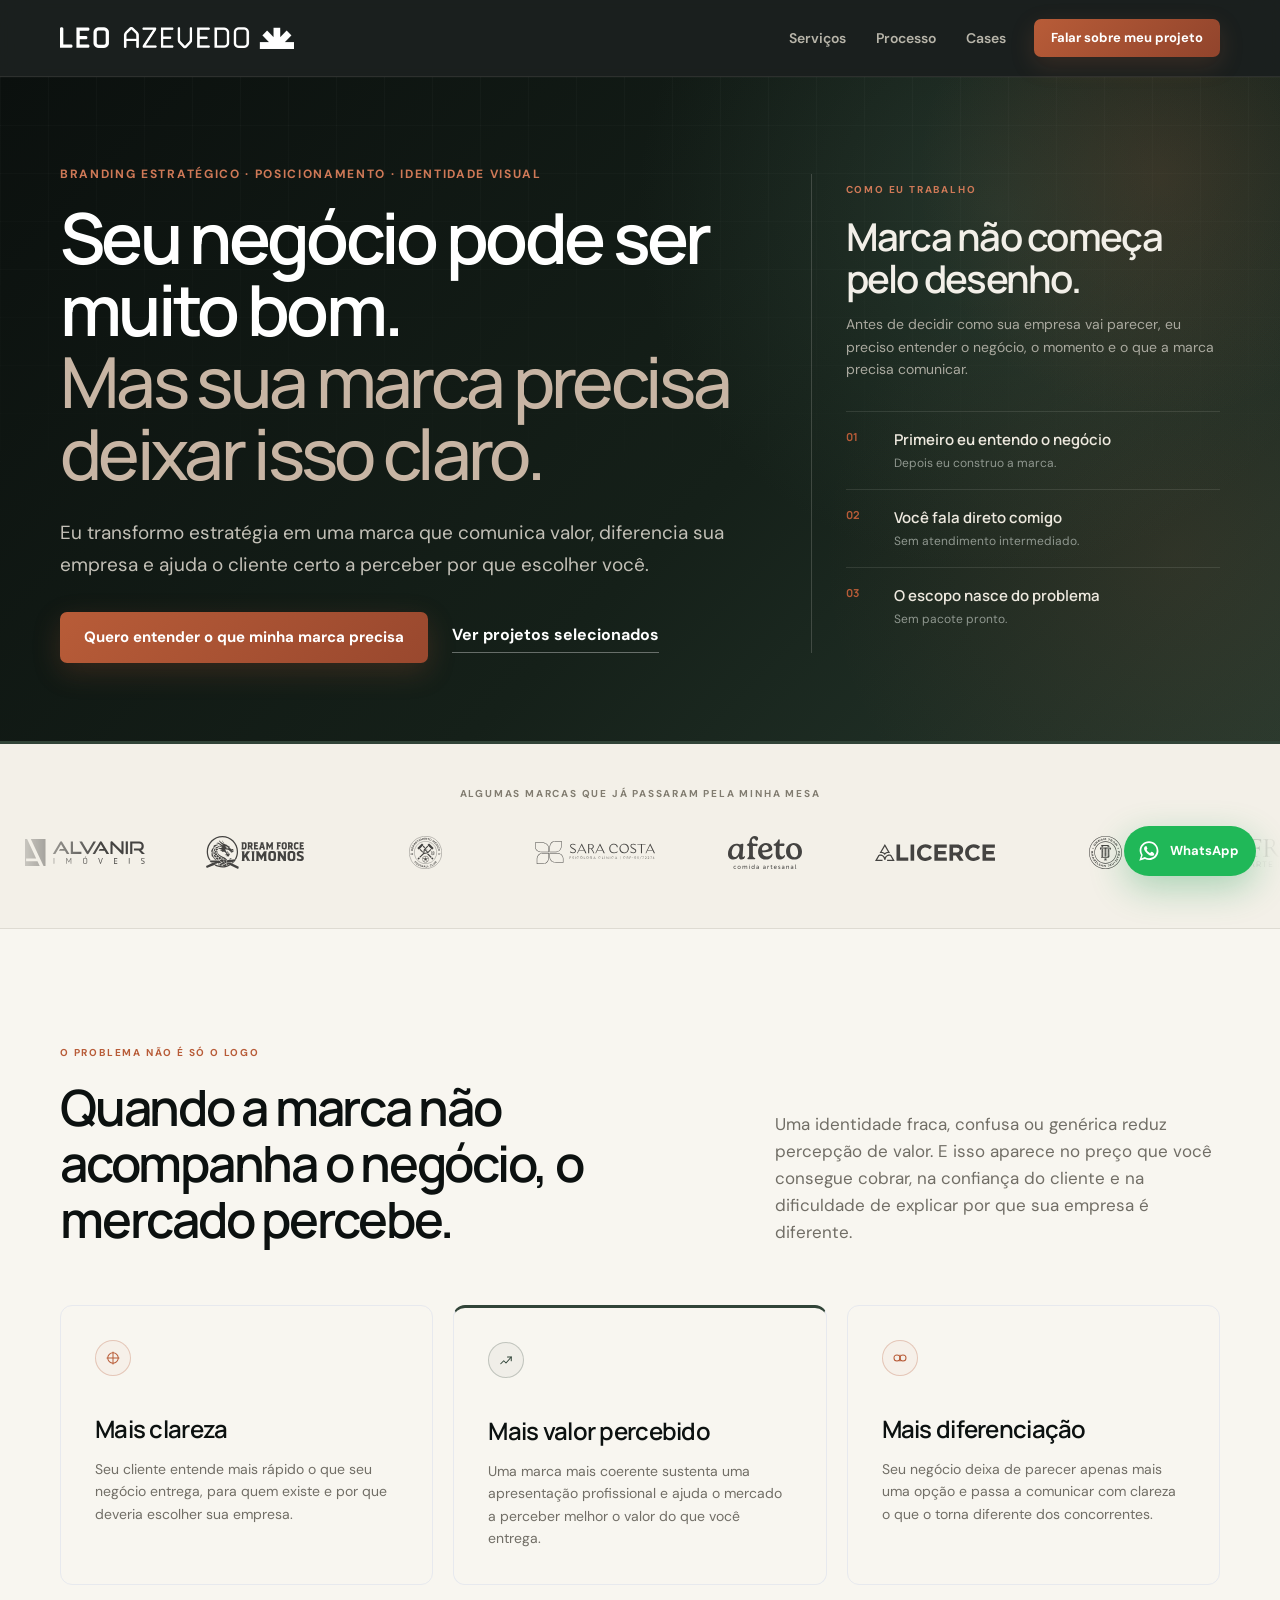
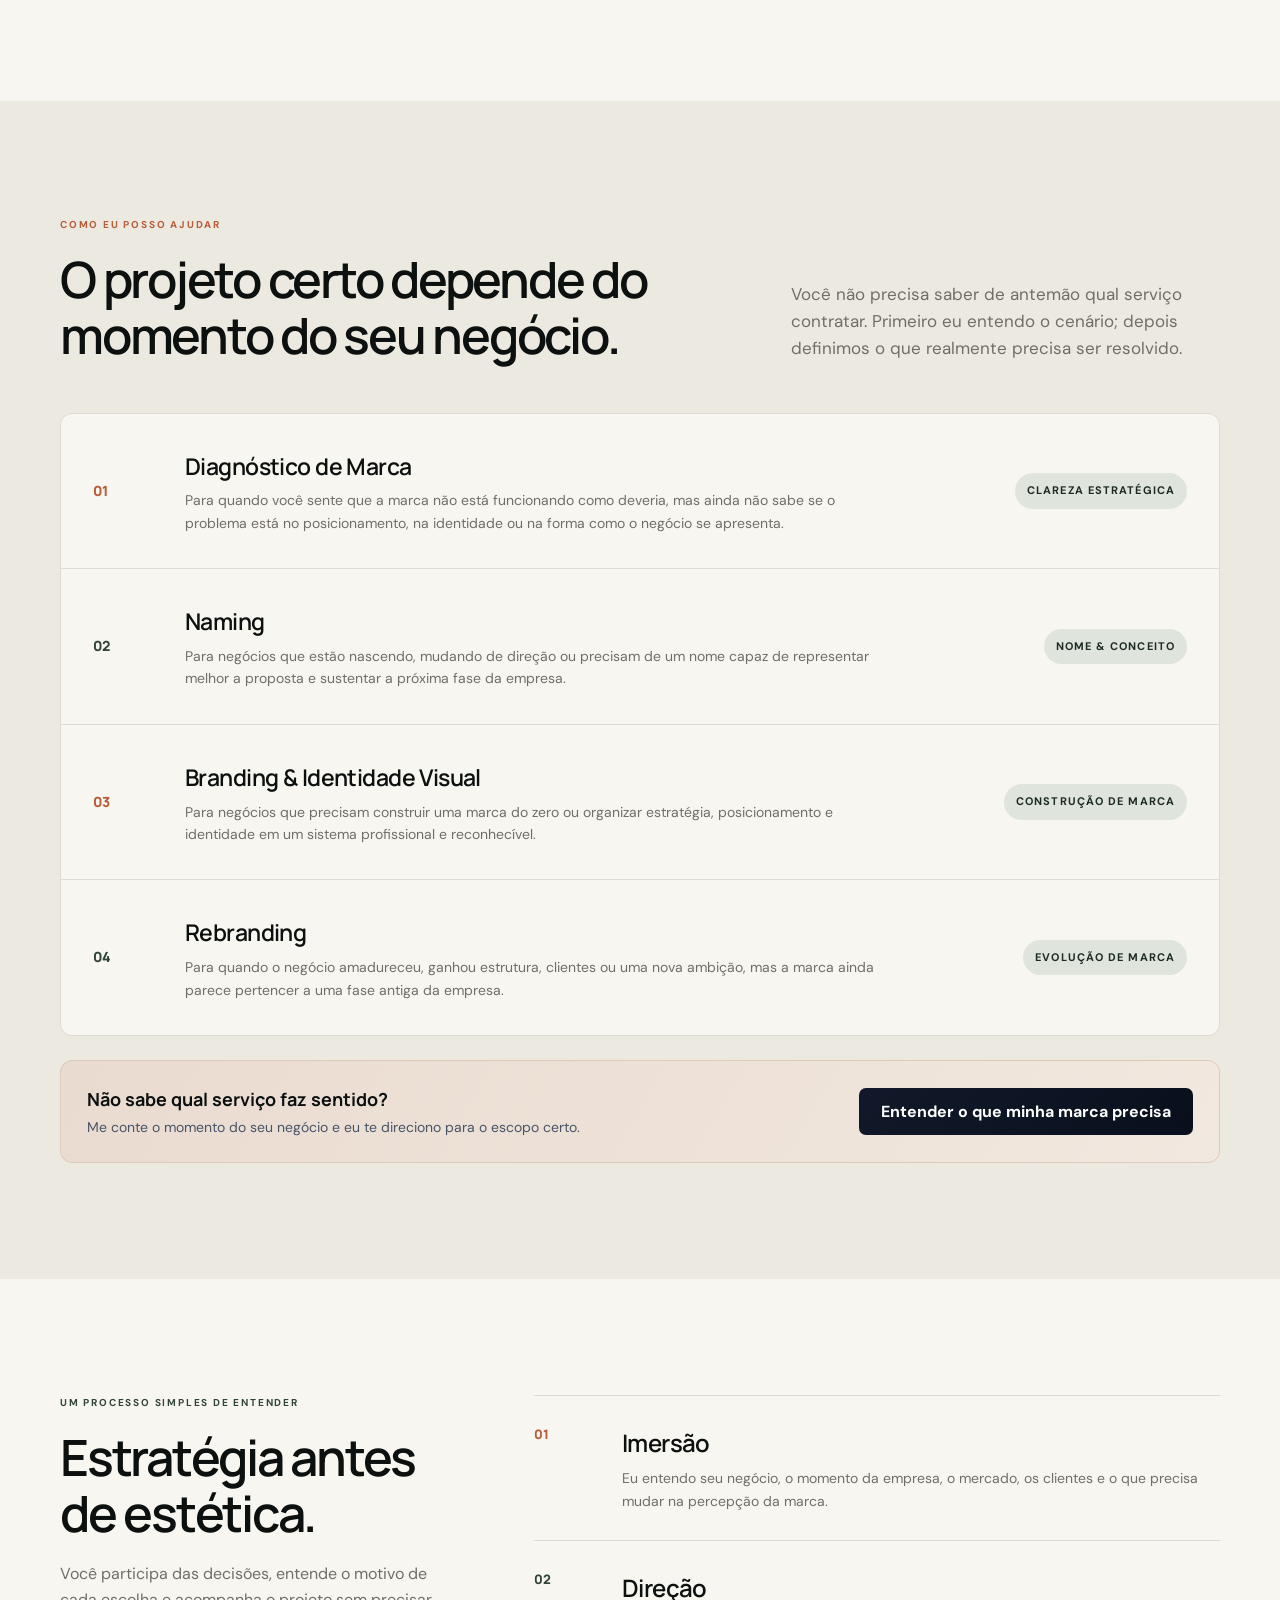
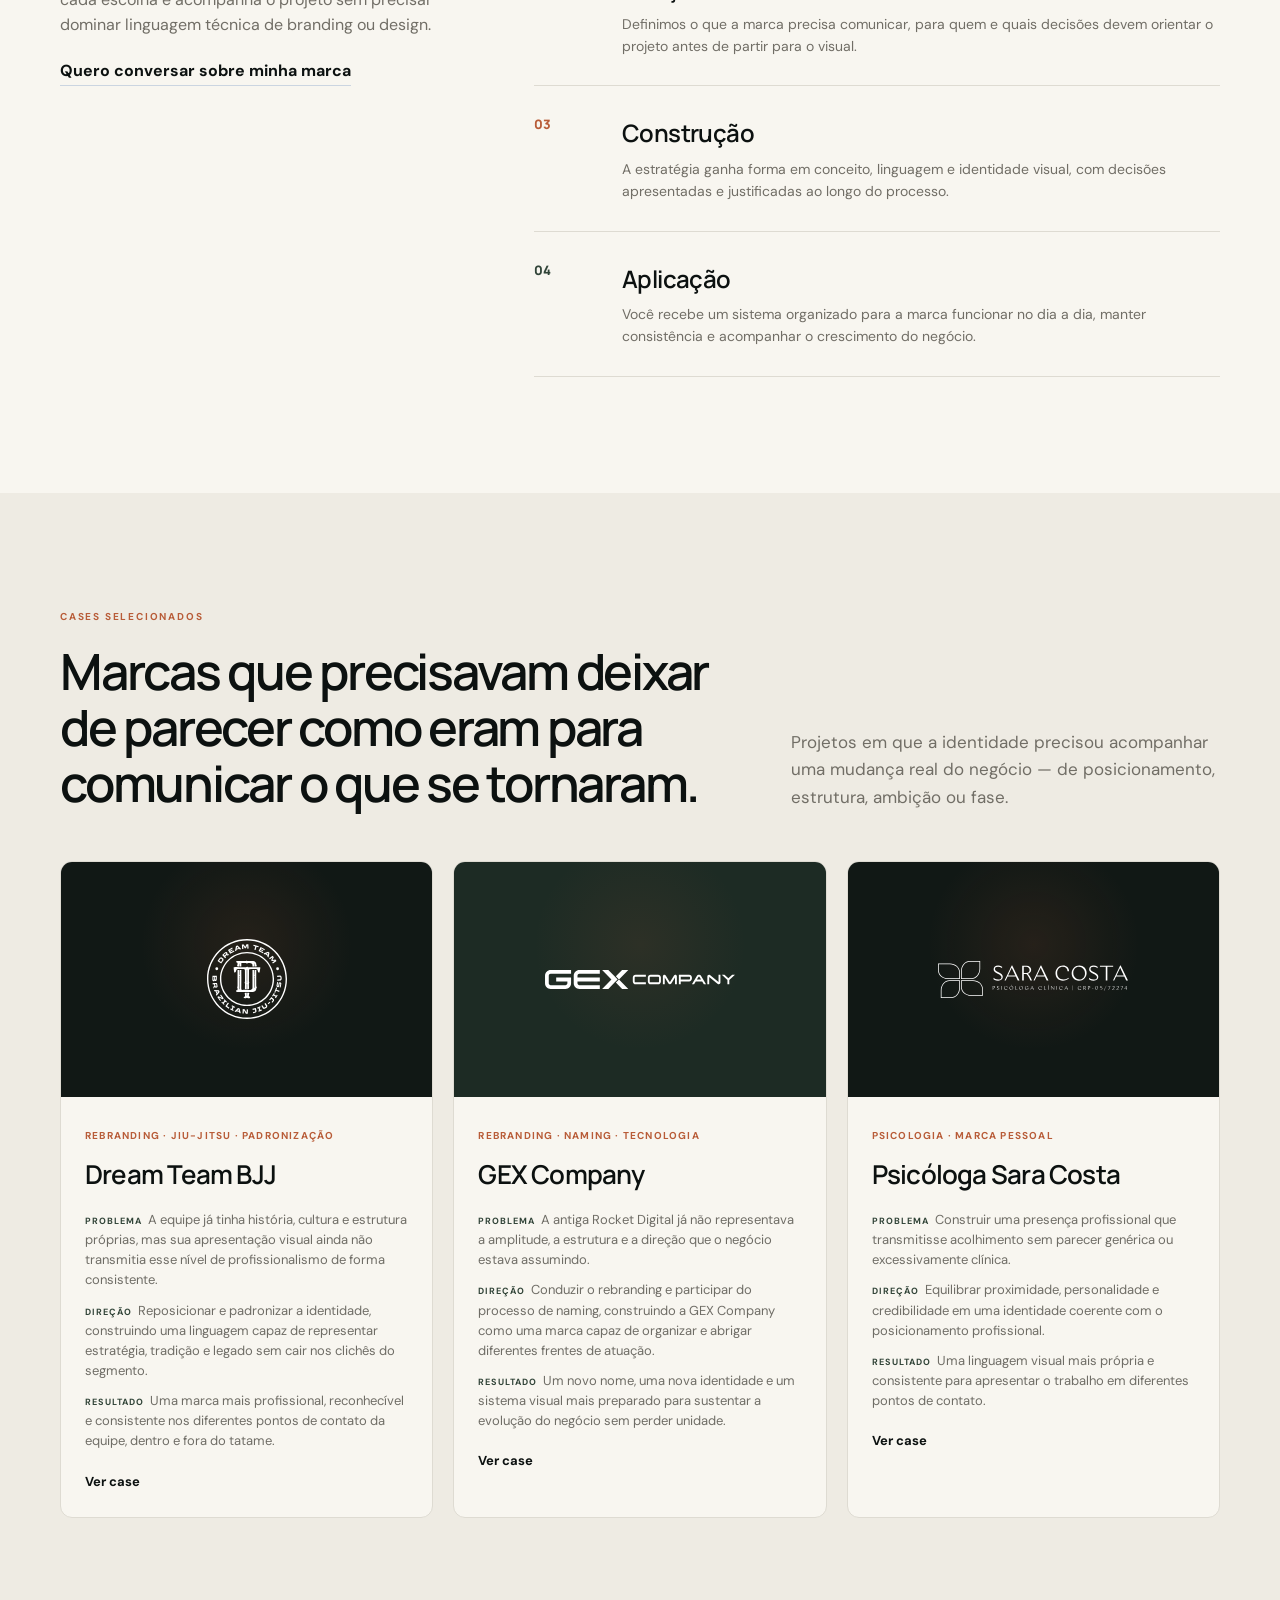
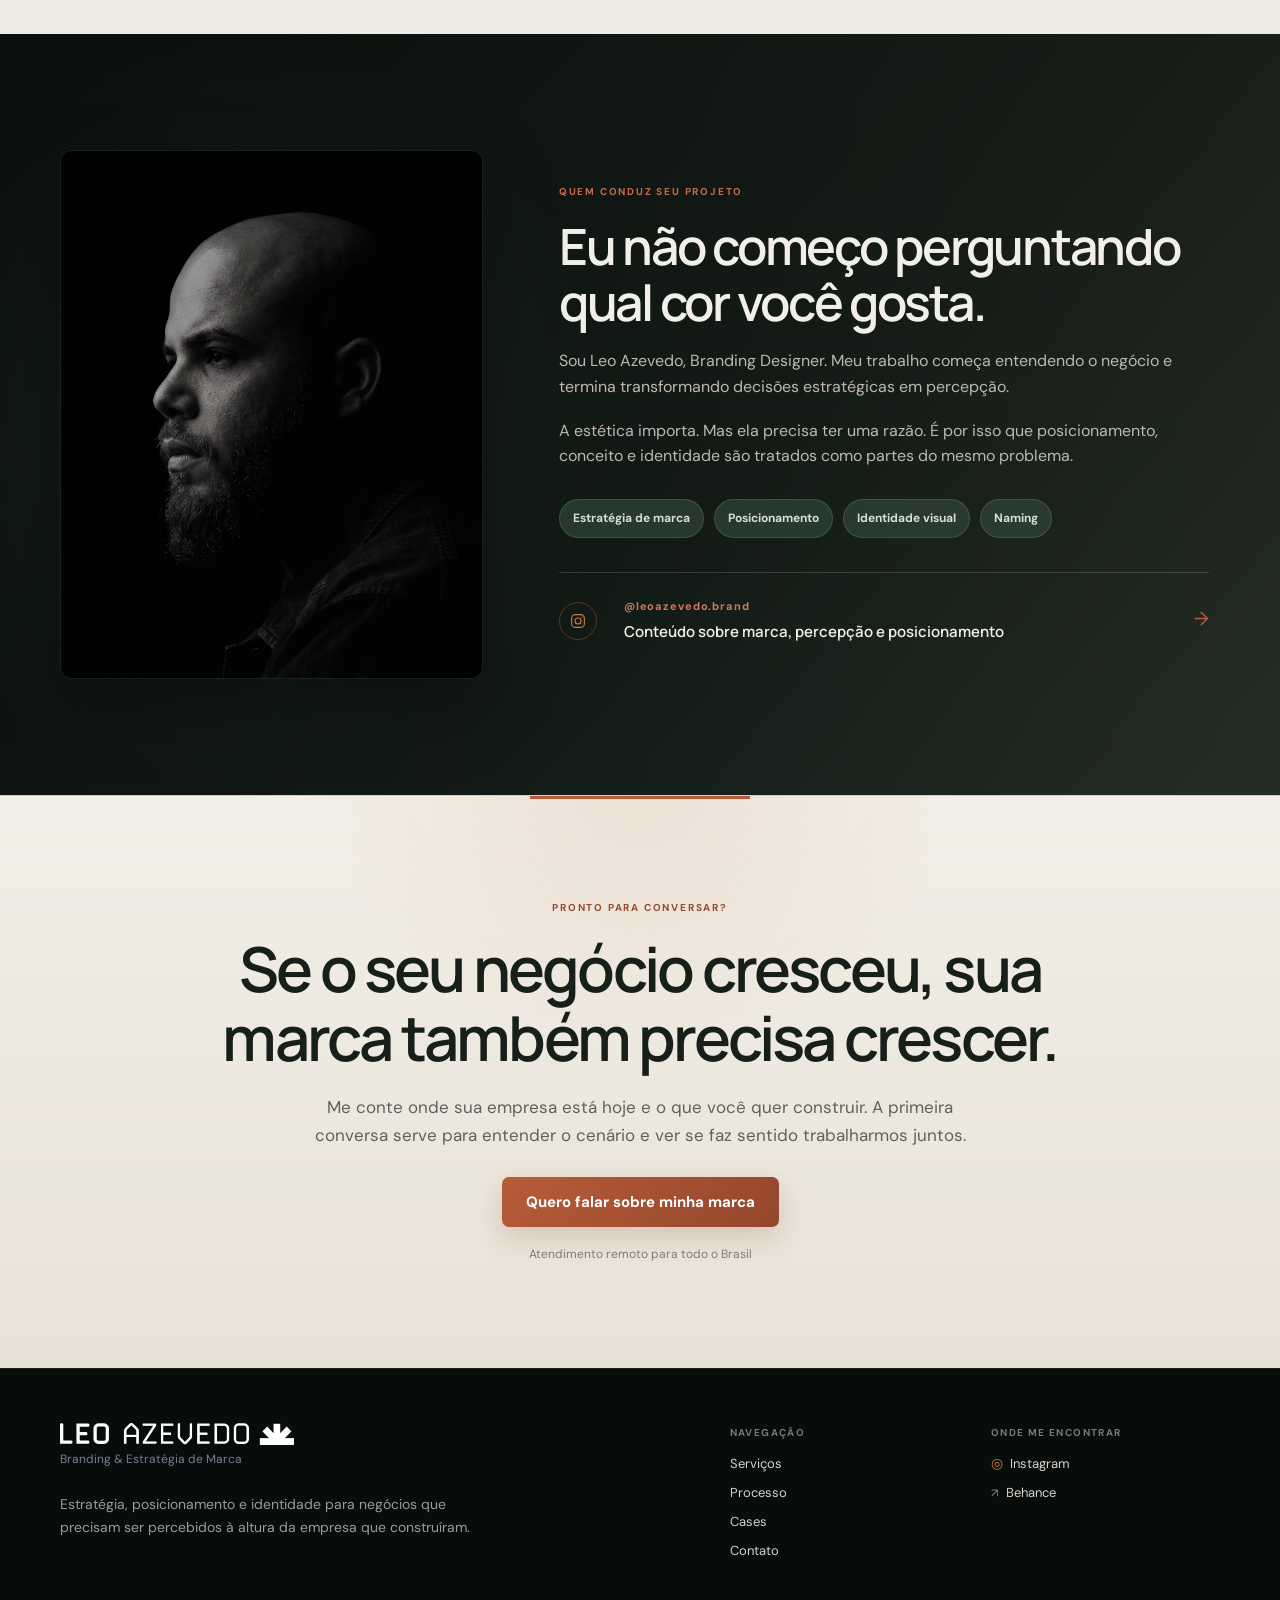
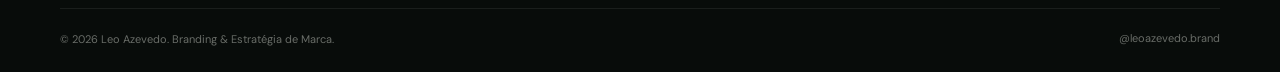
==== commit 7faf45c6: "Refine case positioning and rebranding stories" ====
--- a/index.html
+++ b/index.html
@@ -208,20 +208,20 @@
       <div class="container">
         <span class="section-kicker">Cases selecionados</span>
         <div class="section-heading-row">
-          <h2>Não é só sobre o que foi desenhado. É sobre o que precisava ser resolvido.</h2>
-          <p>Alguns projetos vistos pelo problema, pela direção escolhida e pela forma como a marca passou a funcionar depois da construção.</p>
+          <h2>Marcas que precisavam deixar de parecer como eram para comunicar o que se tornaram.</h2>
+          <p>Projetos em que a identidade precisou acompanhar uma mudança real do negócio — de posicionamento, estrutura, ambição ou fase.</p>
         </div>
 
         <div class="case-grid">
           <a href="https://www.behance.net/leoodsgn" target="_blank" rel="noopener noreferrer" class="case-card">
             <div class="case-visual"><img src="/images/dtbjj.svg" alt="Dream Team BJJ"></div>
             <div class="case-copy">
-              <span>Jiu-jitsu · Estratégia · Legado</span>
+              <span>Rebranding · Jiu-jitsu · Padronização</span>
               <h3>Dream Team BJJ</h3>
               <div class="case-story">
-                <p><b>Problema</b>Traduzir uma equipe com história e cultura própria em uma marca com mais unidade e presença.</p>
-                <p><b>Direção</b>Construir o território em torno de estratégia, honra e legado, sem cair nos clichês visuais do segmento.</p>
-                <p><b>Resultado</b>Uma identidade com linguagem própria e mais consistência para representar a equipe dentro e fora do tatame.</p>
+                <p><b>Problema</b>A equipe já tinha história, cultura e estrutura próprias, mas sua apresentação visual ainda não transmitia esse nível de profissionalismo de forma consistente.</p>
+                <p><b>Direção</b>Reposicionar e padronizar a identidade, construindo uma linguagem capaz de representar estratégia, tradição e legado sem cair nos clichês do segmento.</p>
+                <p><b>Resultado</b>Uma marca mais profissional, reconhecível e consistente nos diferentes pontos de contato da equipe, dentro e fora do tatame.</p>
               </div>
               <strong>Ver case</strong>
             </div>
@@ -229,12 +229,12 @@
           <a href="https://www.behance.net/leoodsgn" target="_blank" rel="noopener noreferrer" class="case-card">
             <div class="case-visual"><img src="/images/gex.svg" alt="GEX Company"></div>
             <div class="case-copy">
-              <span>Negócios · Tecnologia</span>
+              <span>Rebranding · Naming · Tecnologia</span>
               <h3>GEX Company</h3>
               <div class="case-story">
-                <p><b>Problema</b>Organizar diferentes frentes de atuação sem fazer a empresa parecer um conjunto de negócios desconectados.</p>
-                <p><b>Direção</b>Criar uma marca-mãe capaz de dar unidade às submarcas e sustentar uma percepção mais estruturada.</p>
-                <p><b>Resultado</b>Um sistema visual coerente, com flexibilidade para crescer sem perder reconhecimento entre as diferentes frentes.</p>
+                <p><b>Problema</b>A antiga Rocket Digital já não representava a amplitude, a estrutura e a direção que o negócio estava assumindo.</p>
+                <p><b>Direção</b>Conduzir o rebranding e participar do processo de naming, construindo a GEX Company como uma marca capaz de organizar e abrigar diferentes frentes de atuação.</p>
+                <p><b>Resultado</b>Um novo nome, uma nova identidade e um sistema visual mais preparado para sustentar a evolução do negócio sem perder unidade.</p>
               </div>
               <strong>Ver case</strong>
             </div>
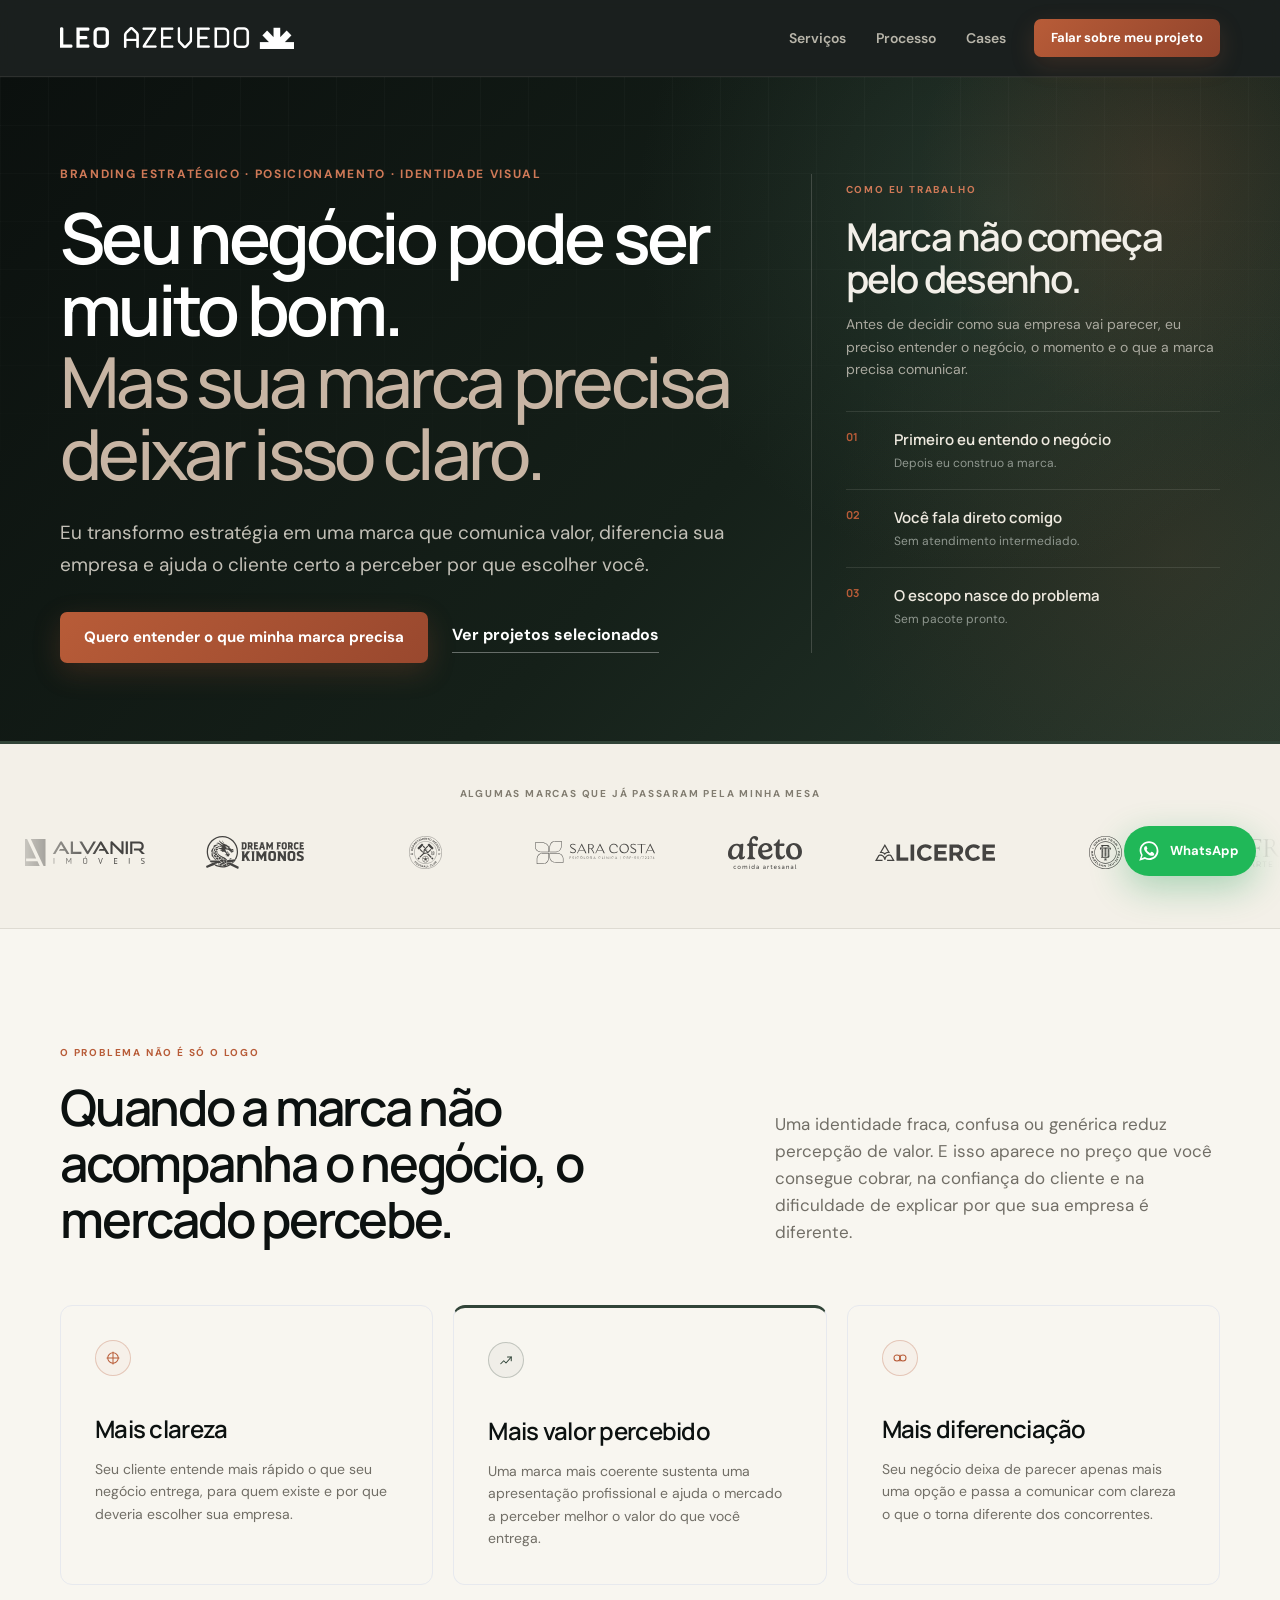
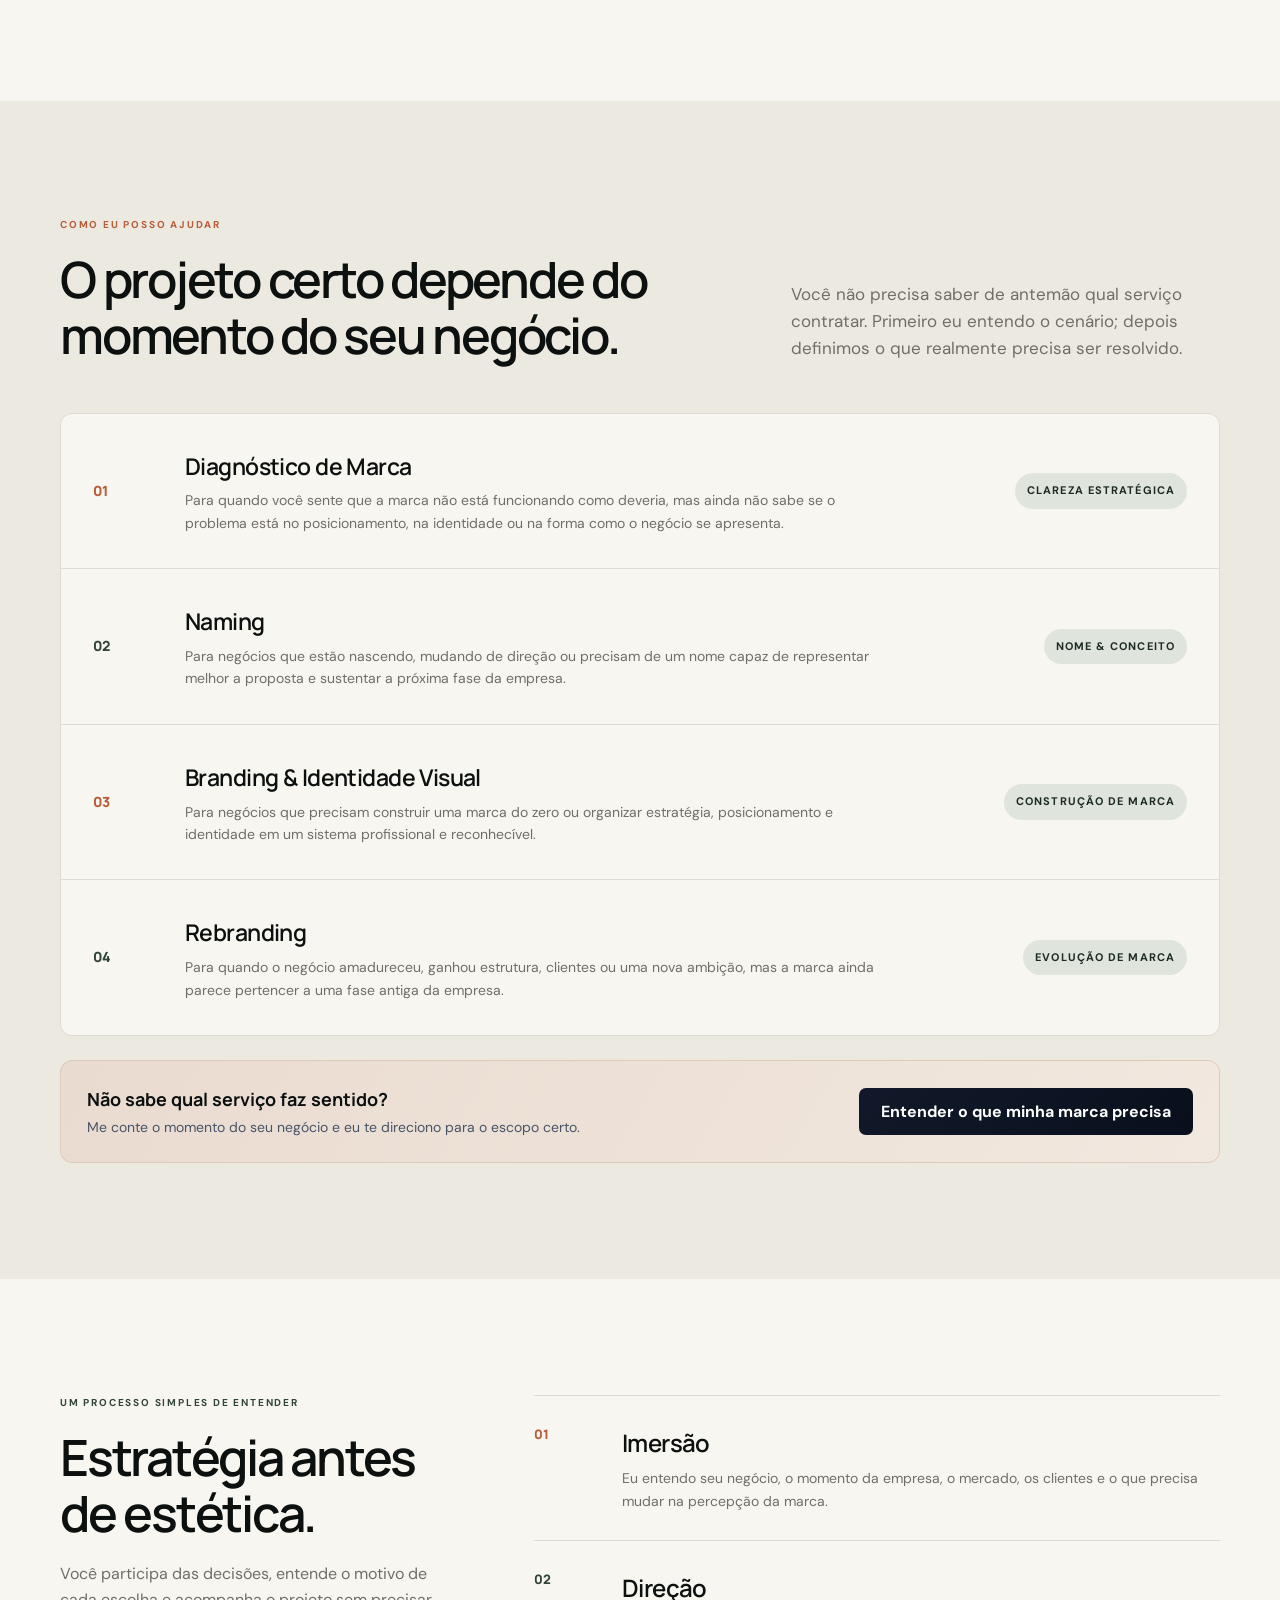
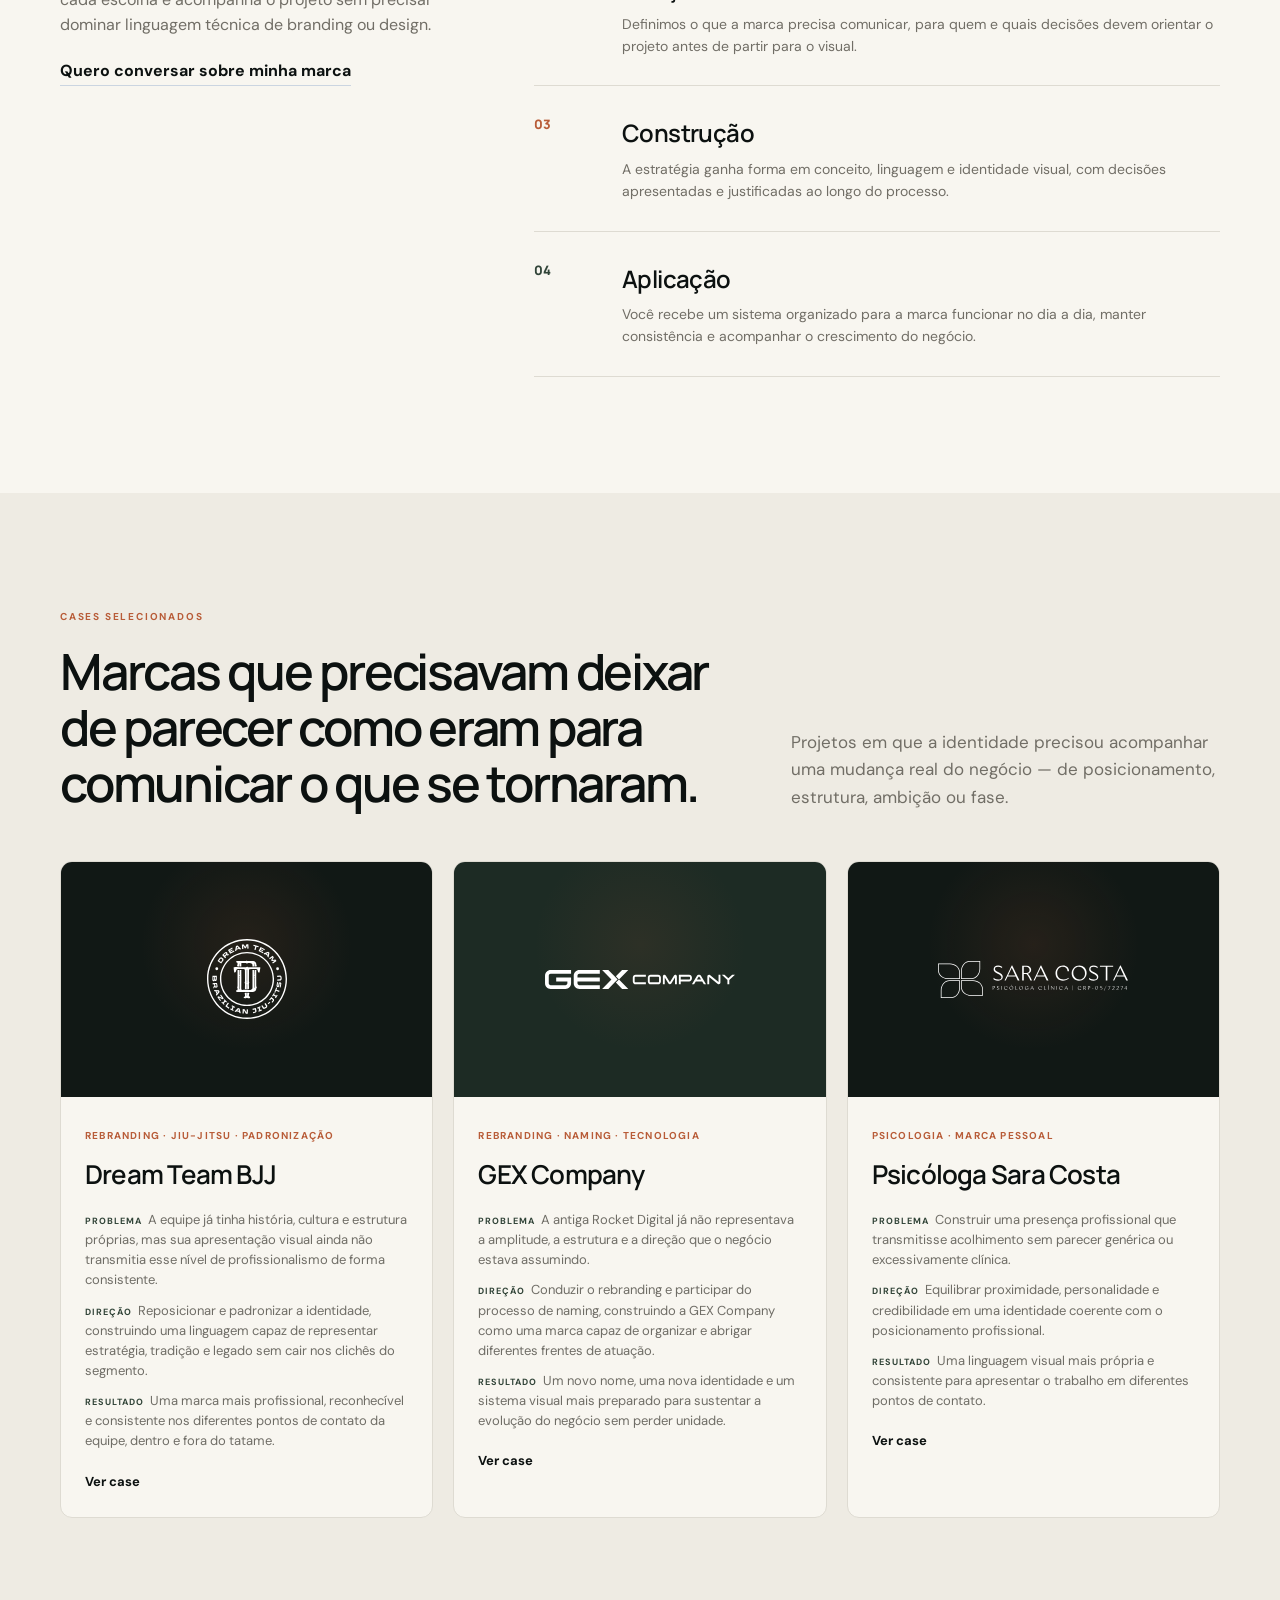
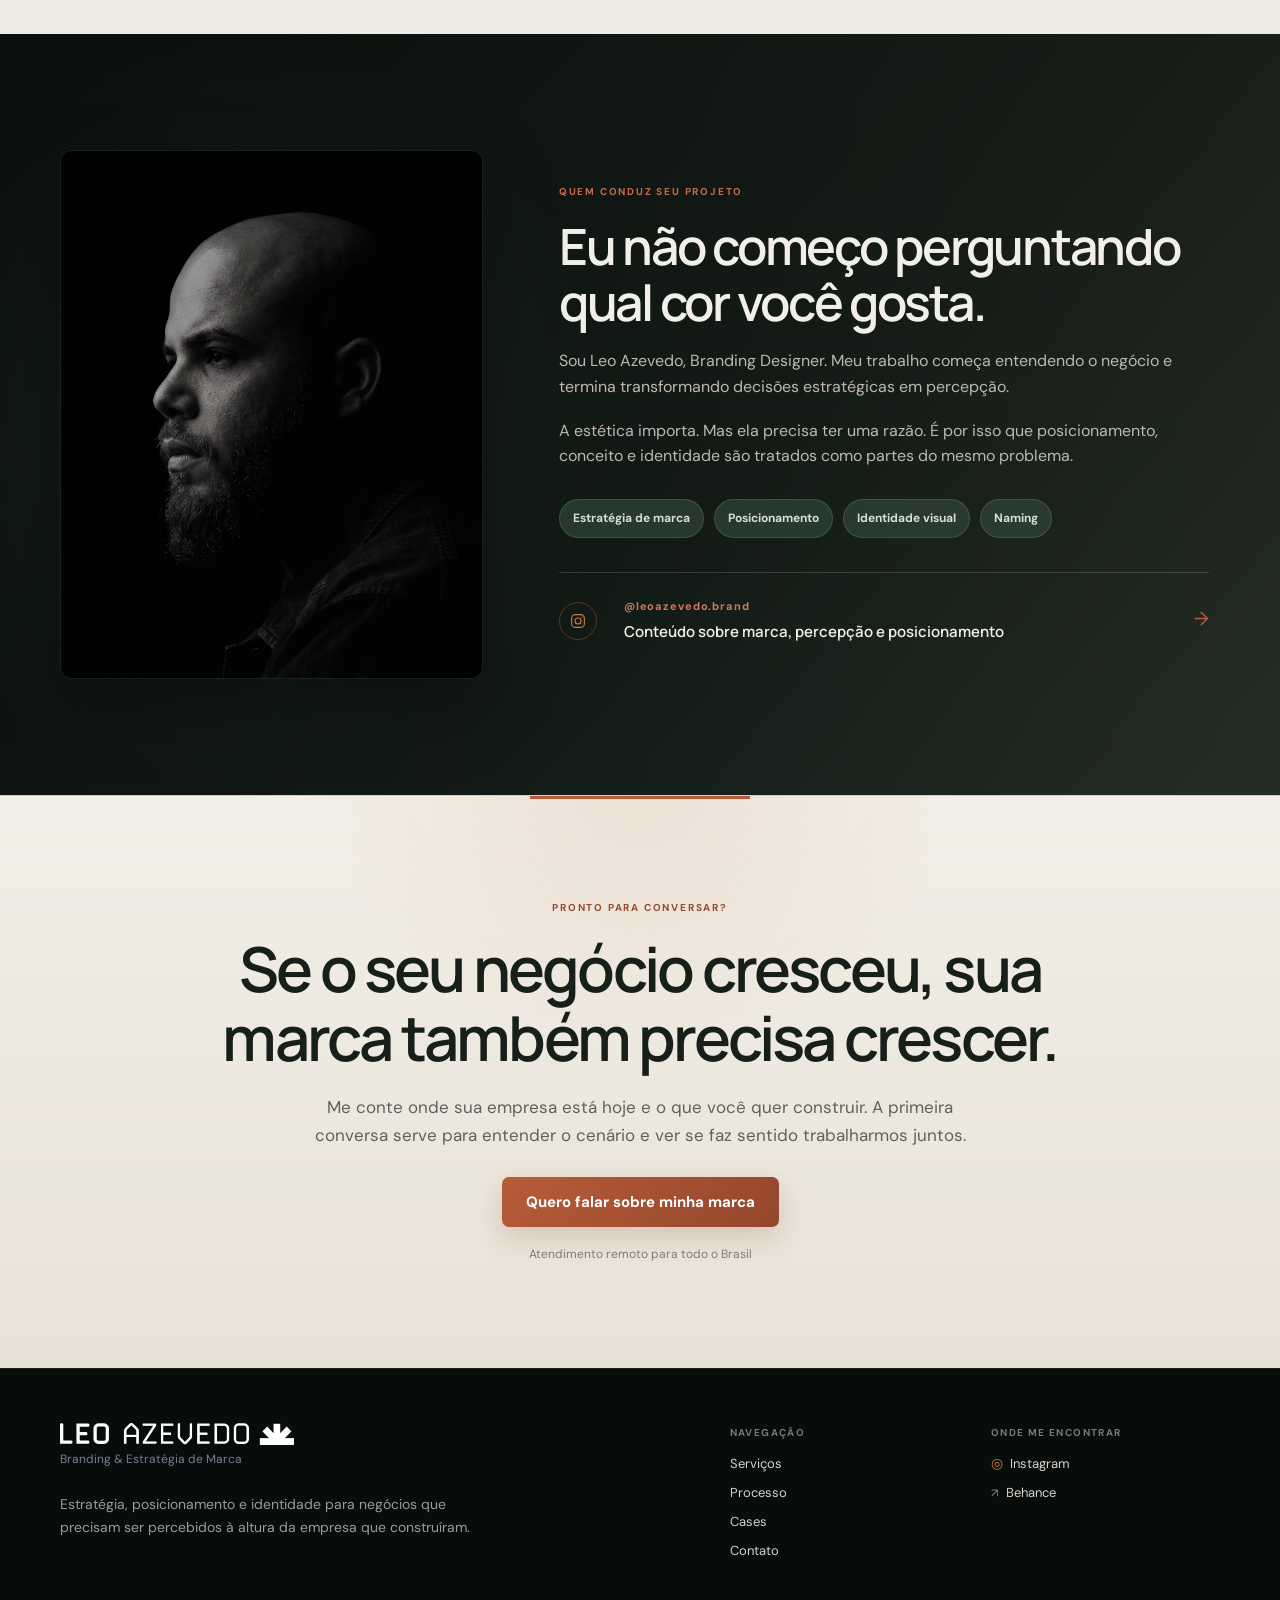
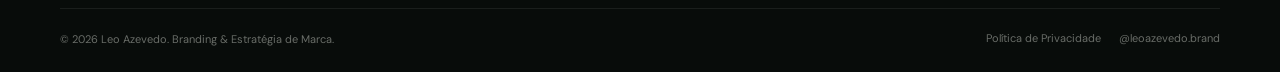
==== commit 4afa3bf3: "Adiciona link de privacidade ao rodapé" ====
--- a/index.html
+++ b/index.html
@@ -8,6 +8,8 @@
   <meta name="robots" content="index,follow">
   <meta name="theme-color" content="#0b1220">
   <link rel="icon" type="image/png" href="/images/simbolo-leoazevedo.png?v=2">
+  <link rel="apple-touch-icon" href="/images/simbolo-leoazevedo.png?v=2">
+  <link rel="manifest" href="/site.webmanifest">
   <link rel="canonical" href="https://leoazevedo.design/">
   <meta property="og:title" content="Leo Azevedo | Branding estratégico">
   <meta property="og:description" content="Transforme posicionamento em uma marca clara, profissional e difícil de ignorar.">
@@ -15,7 +17,13 @@
   <meta property="og:type" content="website">
   <meta property="og:locale" content="pt_BR">
   <meta property="og:image" content="https://leoazevedo.design/images/og-image.jpg">
+  <meta property="og:image:width" content="1200">
+  <meta property="og:image:height" content="630">
+  <meta property="og:image:type" content="image/jpeg">
   <meta name="twitter:card" content="summary_large_image">
+  <meta name="twitter:title" content="Leo Azevedo | Branding estratégico">
+  <meta name="twitter:description" content="Transforme posicionamento em uma marca clara, profissional e difícil de ignorar.">
+  <meta name="twitter:image" content="https://leoazevedo.design/images/og-image.jpg">
   <link rel="preconnect" href="https://fonts.googleapis.com">
   <link rel="preconnect" href="https://fonts.gstatic.com" crossorigin>
   <link href="https://fonts.googleapis.com/css2?family=DM+Sans:wght@400;500;600;700&family=Manrope:wght@500;600;700;800&display=swap" rel="stylesheet">
@@ -48,19 +56,60 @@
     .footer-column a{display:block;width:max-content;margin:8px 0;color:#d7d3c9;font-size:13px;text-decoration:none}
     .footer-column a:hover{color:#d47a4a}
     .footer-bottom{display:flex;align-items:center;justify-content:space-between;gap:24px;padding-top:20px;border-top:1px solid rgba(242,239,232,.08)}
-    .footer-bottom span,.footer-bottom a{color:#696d68;font-size:11px;text-decoration:none}
+    .footer-bottom span,.footer-bottom a{color:#696d68;font-size:11px;text-decoration:none}.footer-bottom-links{display:flex;align-items:center;gap:18px}
     .footer-bottom a:hover{color:#d47a4a}
     @media(max-width:960px){.hero-principles{max-width:620px}.footer-top{grid-template-columns:1fr;gap:36px}}
     @media(max-width:640px){
       .hero-principles{padding:4px 0 0;border-left:0;border-top:1px solid rgba(242,239,232,.15);padding-top:28px}
       .instagram-bridge{align-items:flex-start}
       .footer-nav{grid-template-columns:1fr 1fr}
-      .footer-bottom{align-items:flex-start;flex-direction:column;gap:8px}
+      .footer-bottom{align-items:flex-start;flex-direction:column;gap:8px}.footer-bottom-links{gap:14px;flex-wrap:wrap}
       footer{padding-top:44px!important}
     }
   </style>
   <script type="application/ld+json">
-  {"@context":"https://schema.org","@type":"Person","name":"Leo Azevedo","jobTitle":"Branding Designer","url":"https://leoazevedo.design","sameAs":["https://www.behance.net/leoodsgn","https://instagram.com/leoazevedo.brand"]}
+  {
+    "@context":"https://schema.org",
+    "@graph":[
+      {
+        "@type":"Person",
+        "@id":"https://leoazevedo.design/#leo",
+        "name":"Leo Azevedo",
+        "jobTitle":"Branding Designer",
+        "url":"https://leoazevedo.design/",
+        "image":"https://leoazevedo.design/images/perfil.jpg",
+        "sameAs":[
+          "https://www.behance.net/leoodsgn",
+          "https://instagram.com/leoazevedo.brand"
+        ],
+        "knowsAbout":[
+          "Branding",
+          "Estratégia de marca",
+          "Posicionamento de marca",
+          "Identidade visual",
+          "Naming",
+          "Rebranding"
+        ]
+      },
+      {
+        "@type":"WebSite",
+        "@id":"https://leoazevedo.design/#website",
+        "url":"https://leoazevedo.design/",
+        "name":"Leo Azevedo | Branding & Estratégia",
+        "inLanguage":"pt-BR",
+        "publisher":{"@id":"https://leoazevedo.design/#leo"}
+      },
+      {
+        "@type":"Service",
+        "@id":"https://leoazevedo.design/#branding",
+        "name":"Branding, posicionamento e identidade visual",
+        "serviceType":"Estratégia de marca e identidade visual",
+        "provider":{"@id":"https://leoazevedo.design/#leo"},
+        "areaServed":{"@type":"Country","name":"Brasil"},
+        "url":"https://leoazevedo.design/#servicos"
+      }
+    ]
+  }
   </script>
 </head>
 <body>
@@ -319,7 +368,7 @@
       </div>
       <div class="footer-bottom">
         <span>© 2026 Leo Azevedo. Branding & Estratégia de Marca.</span>
-        <a href="https://instagram.com/leoazevedo.brand" target="_blank" rel="noopener noreferrer">@leoazevedo.brand</a>
+        <div class="footer-bottom-links"><a href="/privacidade/">Política de Privacidade</a><a href="https://instagram.com/leoazevedo.brand" target="_blank" rel="noopener noreferrer">@leoazevedo.brand</a></div>
       </div>
     </div>
   </footer>
